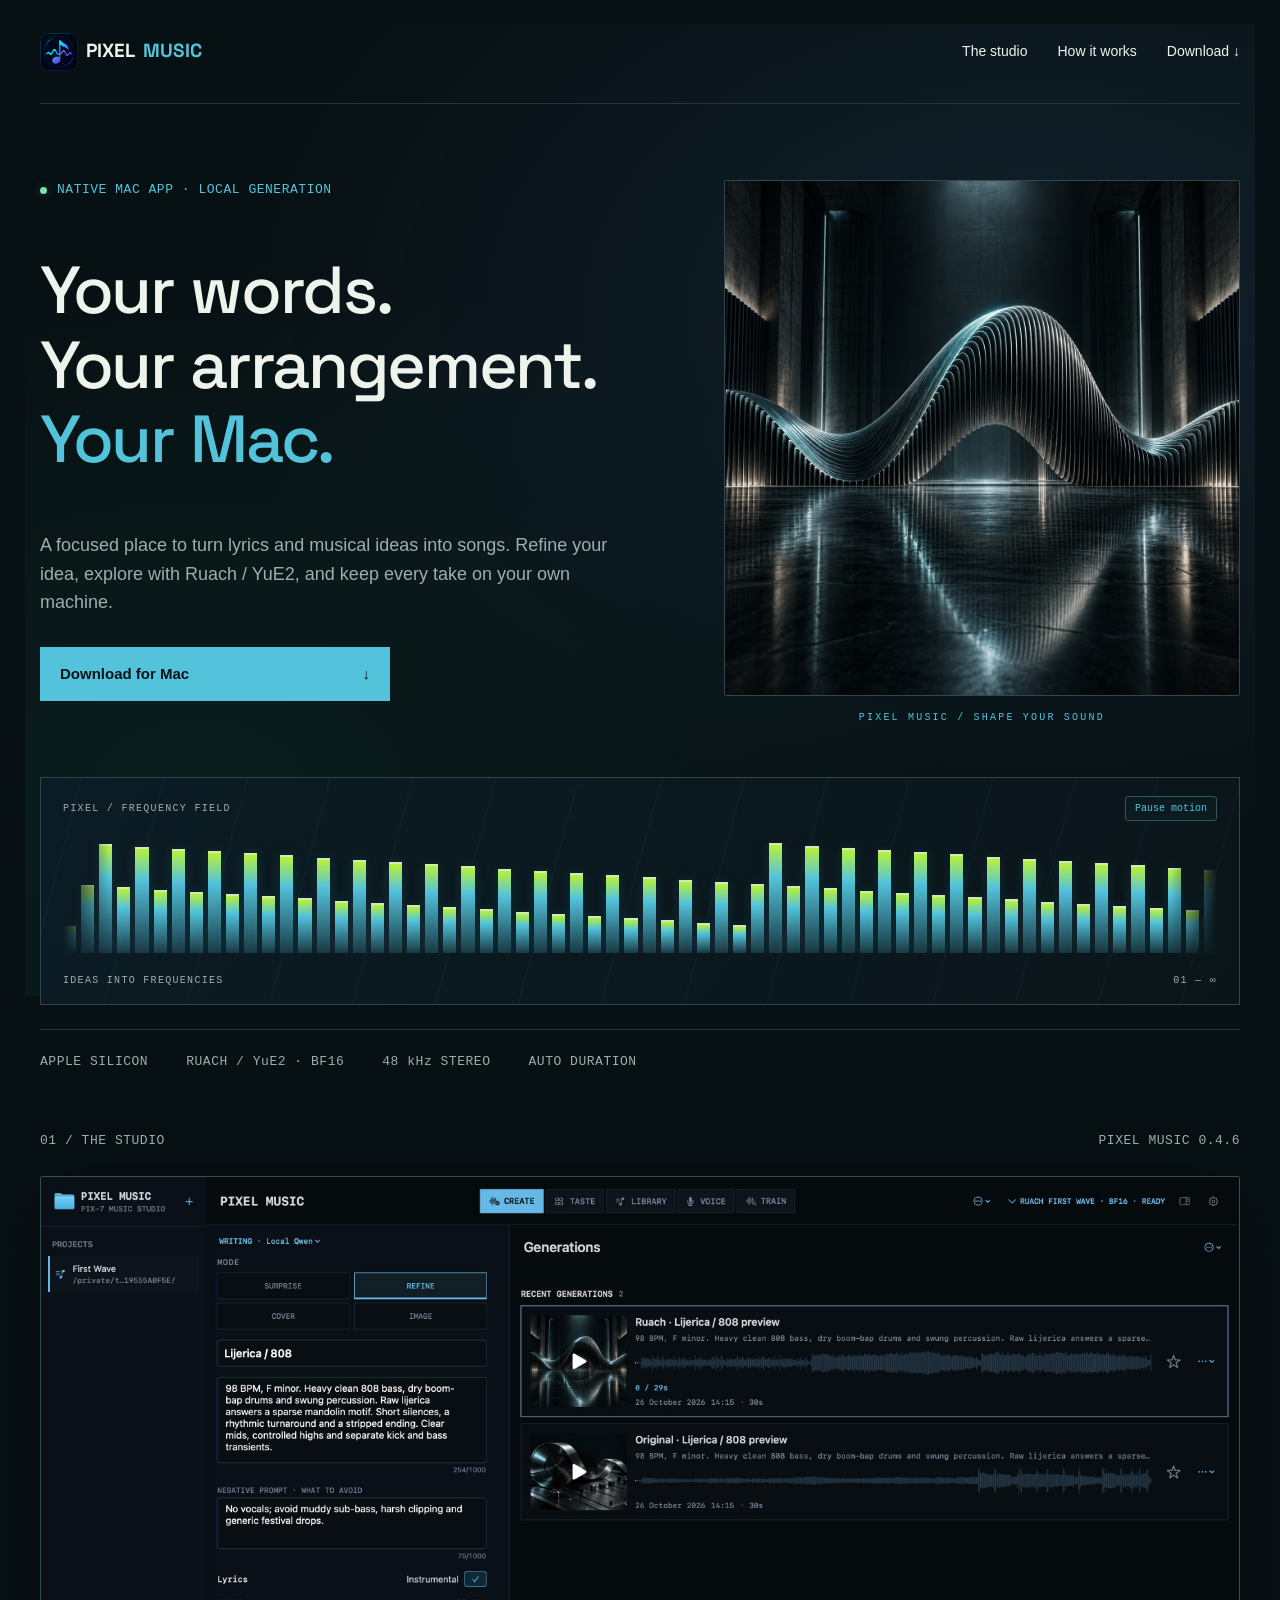
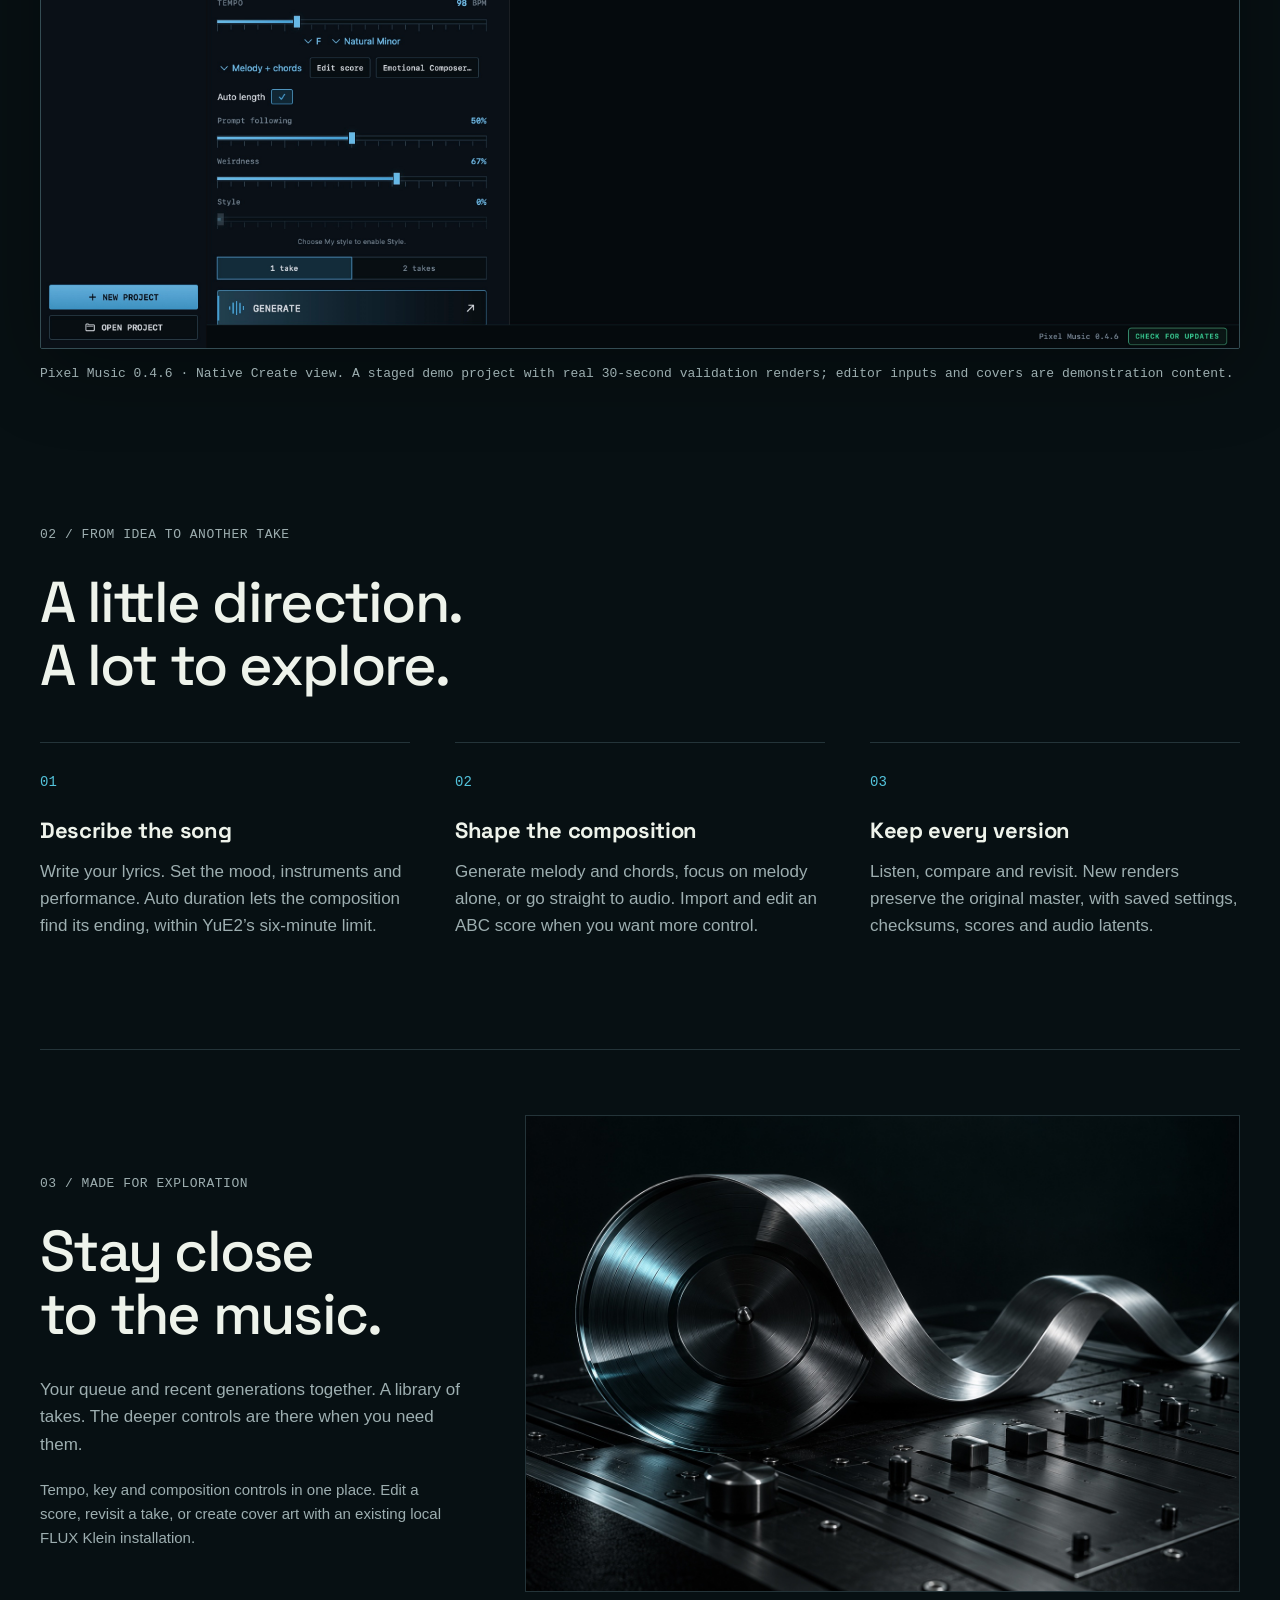
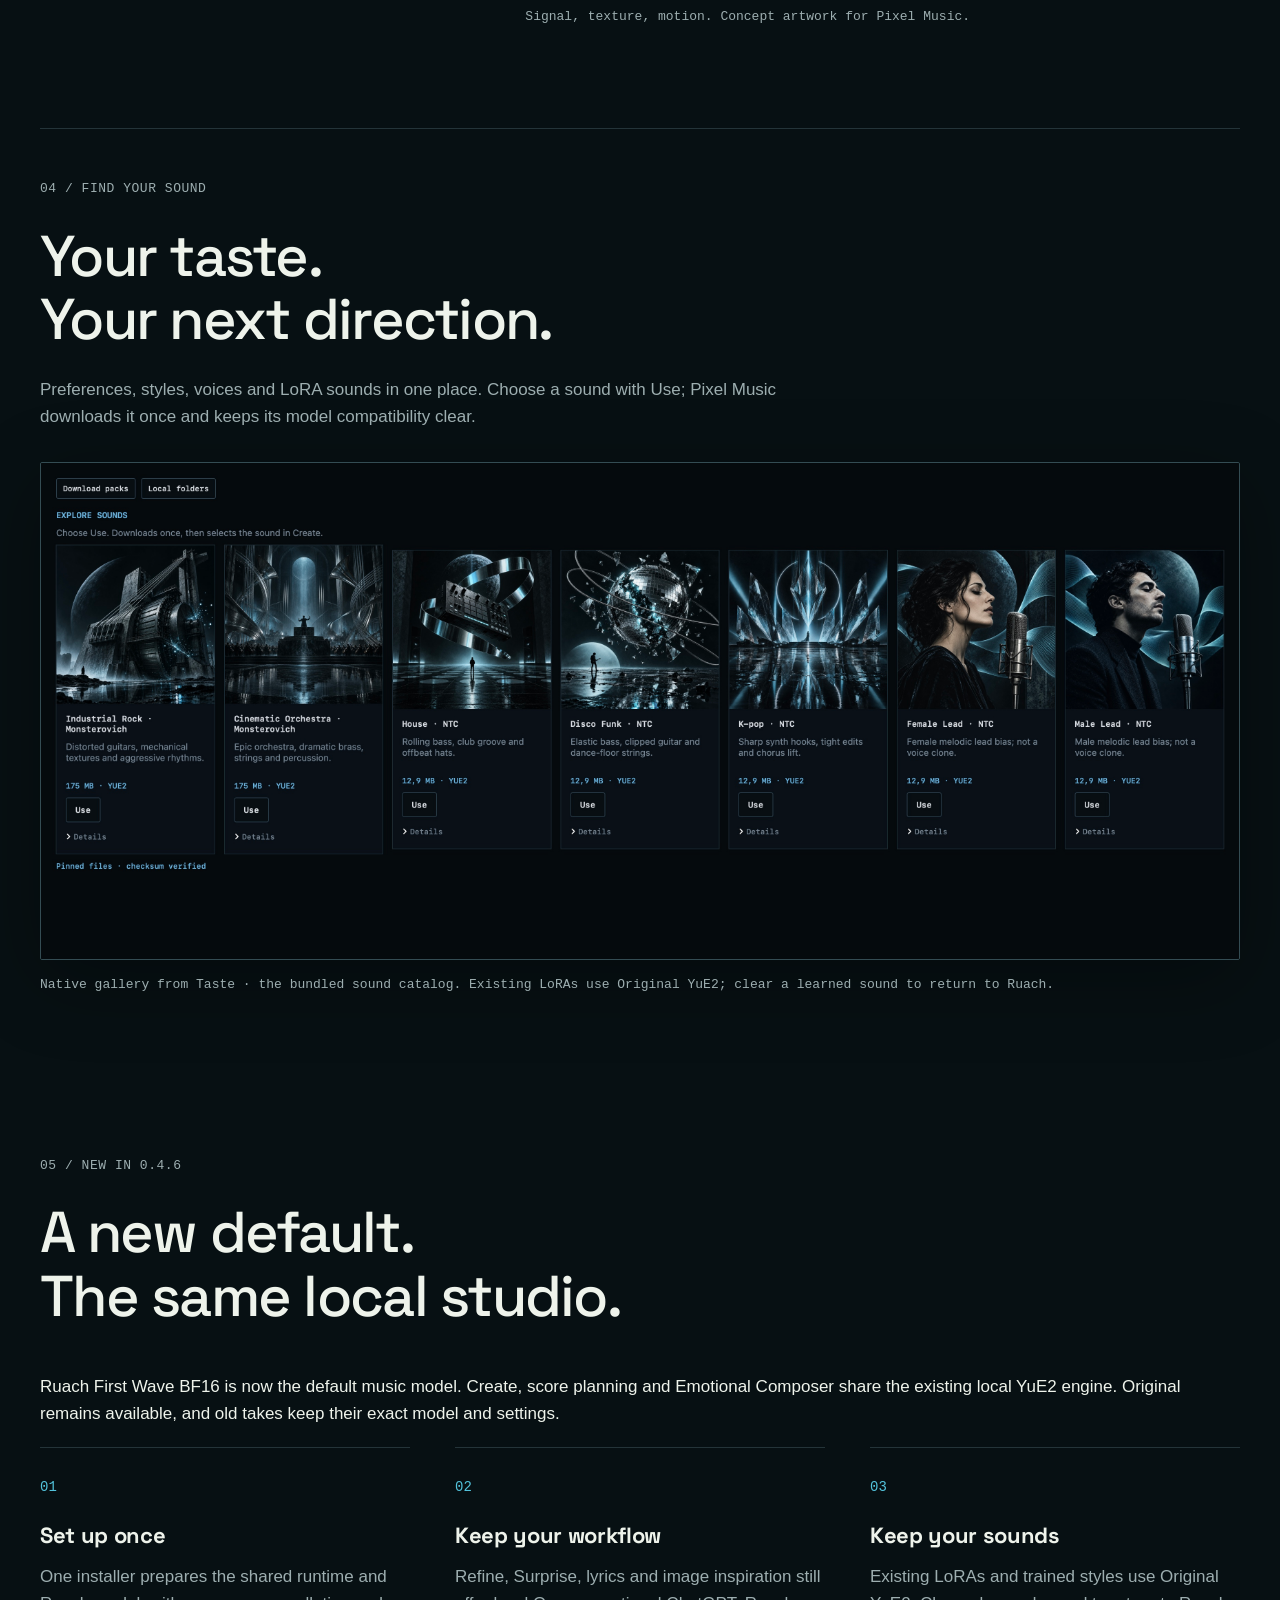
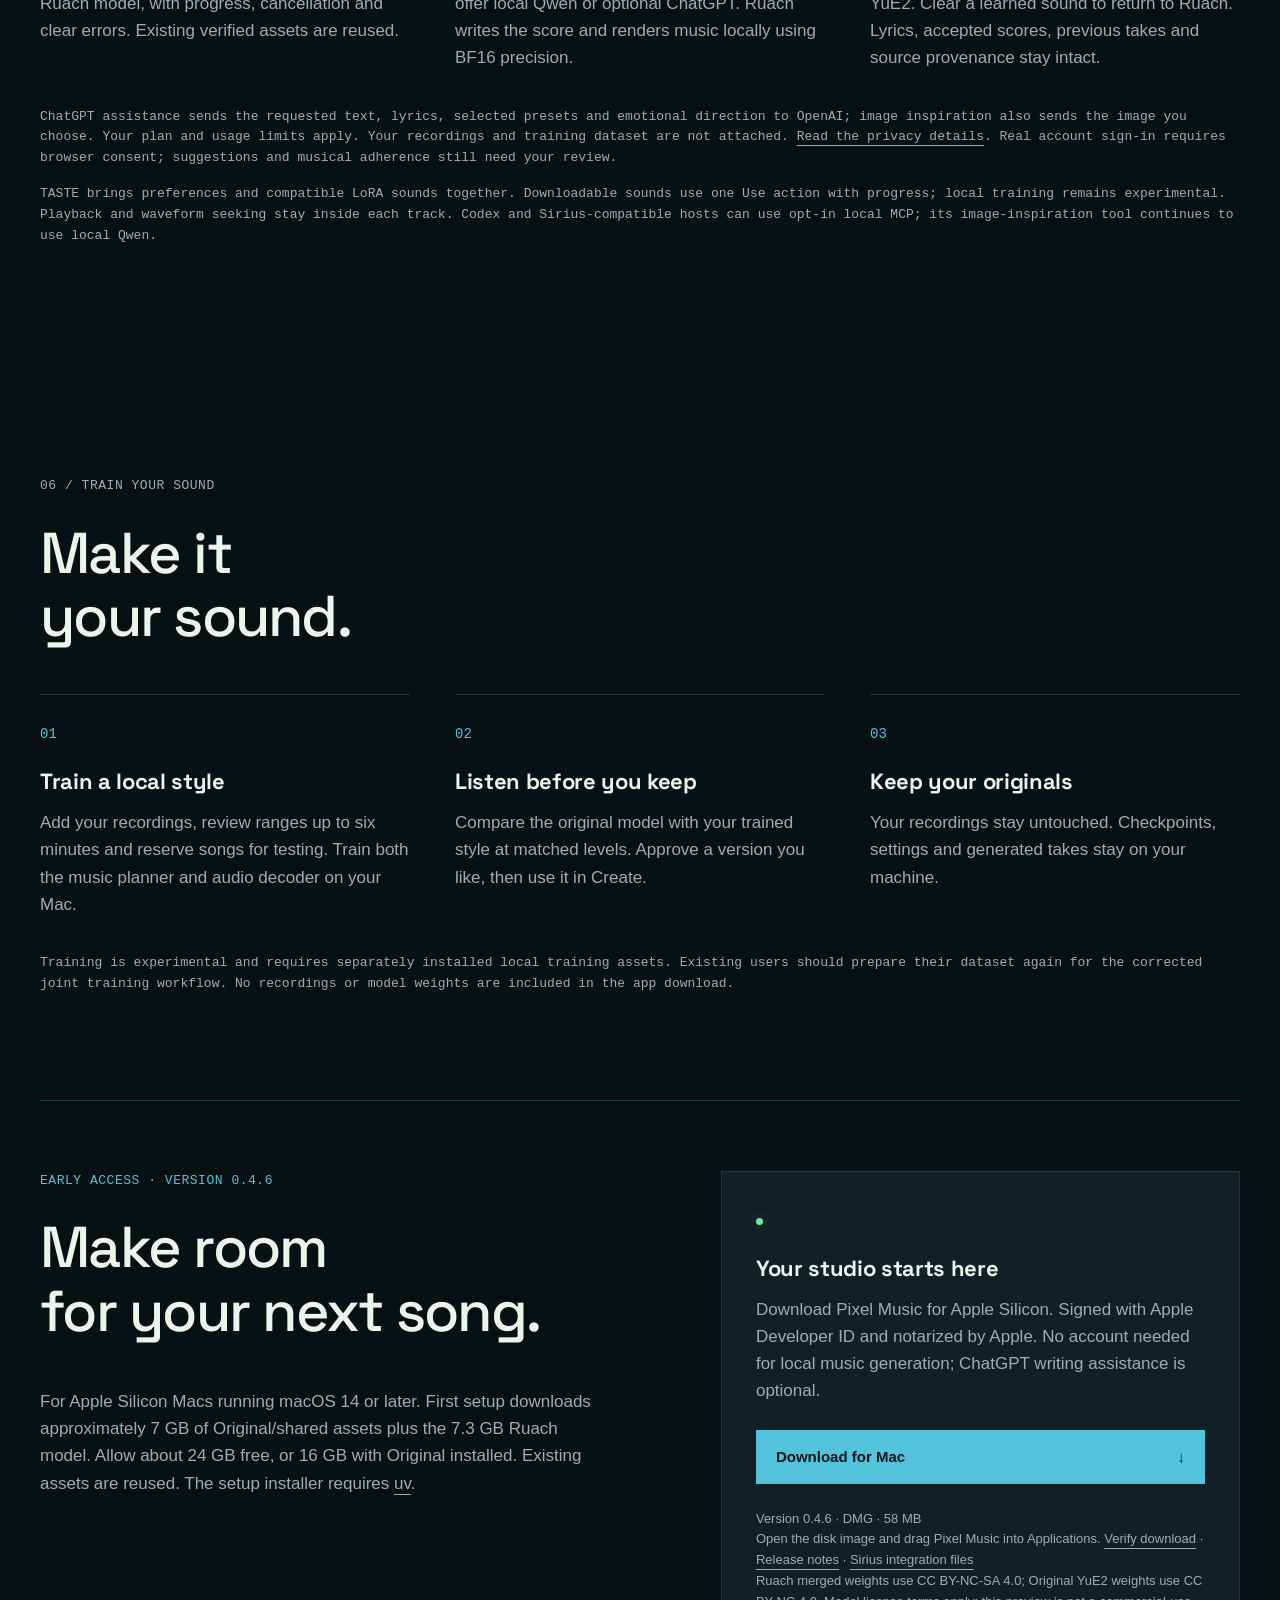
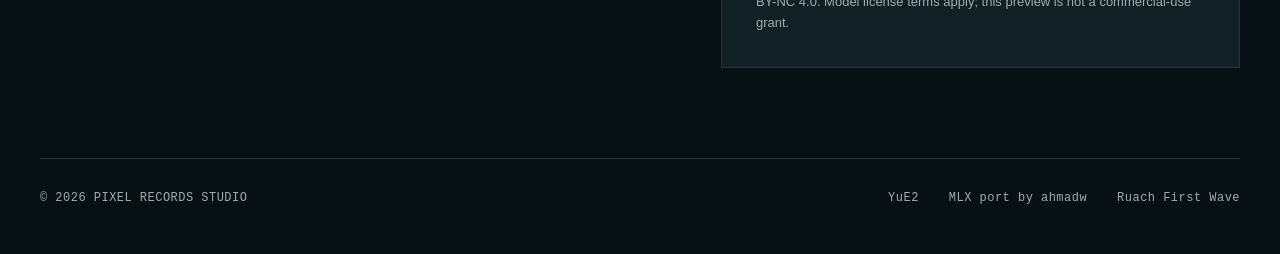
==== index.html @ 7d99e097 "Refresh landing page with native screenshots and metallic sound artwork" ====
<!doctype html>
<html lang="en">
<head>
<meta charset="utf-8"><meta name="viewport" content="width=device-width,initial-scale=1">
<title>Pixel Music — A music studio on your Mac</title>
<meta name="description" content="Create songs locally on Apple Silicon. Shape lyrics, melody and harmony with Ruach / YuE2, keep every take, and stay in control of your music.">
<meta name="theme-color" content="#071013">
<link rel="canonical" href="https://tomislavrupic.github.io/pixel-music-site/">
<meta property="og:type" content="website">
<meta property="og:site_name" content="Pixel Music">
<meta property="og:url" content="https://tomislavrupic.github.io/pixel-music-site/">
<meta property="og:title" content="Pixel Music — Your music. On your Mac.">
<meta property="og:description" content="Create music locally on Apple Silicon with YuE2. Download Pixel Music for macOS. Optional local or ChatGPT writing assistance.">
<meta property="og:image" content="https://tomislavrupic.github.io/pixel-music-site/assets/analog-ribbon-v1.jpg">
<meta property="og:image:type" content="image/jpeg">
<meta property="og:image:width" content="1536">
<meta property="og:image:height" content="1024">
<meta property="og:image:alt" content="Pixel Music — a metallic sound ribbon over graphite sequencer controls.">
<meta name="twitter:card" content="summary_large_image">
<meta name="twitter:title" content="Pixel Music — Your music. On your Mac.">
<meta name="twitter:description" content="Create music locally on Apple Silicon with YuE2. Download Pixel Music for macOS. Optional local or ChatGPT writing assistance.">
<meta name="twitter:image" content="https://tomislavrupic.github.io/pixel-music-site/assets/analog-ribbon-v1.jpg">
<meta name="twitter:image:alt" content="Pixel Music — a metallic sound ribbon over graphite sequencer controls.">
<link rel="icon" type="image/png" href="assets/app-icon.png">
<link rel="stylesheet" href="style.css?v=20261026-visuals-1">
<script src="motion.js?v=20260913-5" defer></script>
</head>
<body>
<header class="wrap"><a class="brand" href="#"><img src="assets/app-icon.png" width="38" height="38" alt="">PIXEL <span>MUSIC</span><i aria-hidden="true"></i></a><nav aria-label="Main"><a href="#studio">The studio</a><a href="#workflow">How it works</a><a href="#access">Download ↓</a></nav></header>
<main>
<section class="hero wrap">
<div class="eyebrow"><span class="dot"></span> NATIVE MAC APP · LOCAL GENERATION</div>
<h1>Your words.<br>Your arrangement.<br><em>Your Mac.</em></h1>
<div class="hero-icon waveform-hero"><div class="icon-orbit"><img src="assets/ruach-waveform-hero-v1.jpg" width="1254" height="1254" alt="A sculptural metal waveform in a dark acoustic chamber, with cool cyan light and reflections." fetchpriority="high"></div><span class="icon-label">PIXEL MUSIC / SHAPE YOUR SOUND</span></div>
<div class="intro"><p>A focused place to turn lyrics and musical ideas into songs. Refine your idea, explore with Ruach / YuE2, and keep every take on your own machine.</p><a class="button" href="downloads/Pixel-Music-0.4.6-arm64.dmg" download>Download for Mac <span>↓</span></a></div>
<div class="signal-deck"><div class="signal-top"><span>PIXEL / FREQUENCY FIELD</span><button id="motion-toggle" type="button" aria-pressed="false">Pause motion</button></div><div class="frequency-bars" aria-hidden="true"><i style="--height:25%;--delay:-0.00s;--speed:1.20s"></i><i style="--height:62%;--delay:-0.17s;--speed:1.37s"></i><i style="--height:99%;--delay:-0.34s;--speed:1.54s"></i><i style="--height:60%;--delay:-0.51s;--speed:1.71s"></i><i style="--height:97%;--delay:-0.68s;--speed:1.88s"></i><i style="--height:58%;--delay:-0.85s;--speed:2.05s"></i><i style="--height:95%;--delay:-1.02s;--speed:2.22s"></i><i style="--height:56%;--delay:-1.19s;--speed:1.20s"></i><i style="--height:93%;--delay:-1.36s;--speed:1.37s"></i><i style="--height:54%;--delay:-1.53s;--speed:1.54s"></i><i style="--height:91%;--delay:-1.70s;--speed:1.71s"></i><i style="--height:52%;--delay:-1.87s;--speed:1.88s"></i><i style="--height:89%;--delay:-2.04s;--speed:2.05s"></i><i style="--height:50%;--delay:-2.21s;--speed:2.22s"></i><i style="--height:87%;--delay:-2.38s;--speed:1.20s"></i><i style="--height:48%;--delay:-2.55s;--speed:1.37s"></i><i style="--height:85%;--delay:-2.72s;--speed:1.54s"></i><i style="--height:46%;--delay:-2.89s;--speed:1.71s"></i><i style="--height:83%;--delay:-3.06s;--speed:1.88s"></i><i style="--height:44%;--delay:-3.23s;--speed:2.05s"></i><i style="--height:81%;--delay:-3.40s;--speed:2.22s"></i><i style="--height:42%;--delay:-3.57s;--speed:1.20s"></i><i style="--height:79%;--delay:-3.74s;--speed:1.37s"></i><i style="--height:40%;--delay:-3.91s;--speed:1.54s"></i><i style="--height:77%;--delay:-4.08s;--speed:1.71s"></i><i style="--height:38%;--delay:-4.25s;--speed:1.88s"></i><i style="--height:75%;--delay:-4.42s;--speed:2.05s"></i><i style="--height:36%;--delay:-4.59s;--speed:2.22s"></i><i style="--height:73%;--delay:-4.76s;--speed:1.20s"></i><i style="--height:34%;--delay:-4.93s;--speed:1.37s"></i><i style="--height:71%;--delay:-5.10s;--speed:1.54s"></i><i style="--height:32%;--delay:-5.27s;--speed:1.71s"></i><i style="--height:69%;--delay:-5.44s;--speed:1.88s"></i><i style="--height:30%;--delay:-5.61s;--speed:2.05s"></i><i style="--height:67%;--delay:-5.78s;--speed:2.22s"></i><i style="--height:28%;--delay:-5.95s;--speed:1.20s"></i><i style="--height:65%;--delay:-6.12s;--speed:1.37s"></i><i style="--height:26%;--delay:-6.29s;--speed:1.54s"></i><i style="--height:63%;--delay:-6.46s;--speed:1.71s"></i><i style="--height:100%;--delay:-6.63s;--speed:1.88s"></i><i style="--height:61%;--delay:-6.80s;--speed:2.05s"></i><i style="--height:98%;--delay:-6.97s;--speed:2.22s"></i><i style="--height:59%;--delay:-7.14s;--speed:1.20s"></i><i style="--height:96%;--delay:-7.31s;--speed:1.37s"></i><i style="--height:57%;--delay:-7.48s;--speed:1.54s"></i><i style="--height:94%;--delay:-7.65s;--speed:1.71s"></i><i style="--height:55%;--delay:-7.82s;--speed:1.88s"></i><i style="--height:92%;--delay:-7.99s;--speed:2.05s"></i><i style="--height:53%;--delay:-8.16s;--speed:2.22s"></i><i style="--height:90%;--delay:-8.33s;--speed:1.20s"></i><i style="--height:51%;--delay:-8.50s;--speed:1.37s"></i><i style="--height:88%;--delay:-8.67s;--speed:1.54s"></i><i style="--height:49%;--delay:-8.84s;--speed:1.71s"></i><i style="--height:86%;--delay:-9.01s;--speed:1.88s"></i><i style="--height:47%;--delay:-9.18s;--speed:2.05s"></i><i style="--height:84%;--delay:-9.35s;--speed:2.22s"></i><i style="--height:45%;--delay:-9.52s;--speed:1.20s"></i><i style="--height:82%;--delay:-9.69s;--speed:1.37s"></i><i style="--height:43%;--delay:-9.86s;--speed:1.54s"></i><i style="--height:80%;--delay:-10.03s;--speed:1.71s"></i><i style="--height:41%;--delay:-10.20s;--speed:1.88s"></i><i style="--height:78%;--delay:-10.37s;--speed:2.05s"></i><i style="--height:39%;--delay:-10.54s;--speed:2.22s"></i><i style="--height:76%;--delay:-10.71s;--speed:1.20s"></i></div><div class="signal-bottom"><span>IDEAS INTO FREQUENCIES</span><span>01 — ∞</span></div></div>
<div class="specs"><span>APPLE SILICON</span><span>RUACH / YuE2 · BF16</span><span>48 kHz STEREO</span><span>AUTO DURATION</span></div>
</section>
<section id="studio" class="showcase wrap">
<div class="section-label"><span>01 / THE STUDIO</span><span>PIXEL MUSIC 0.4.6</span></div>
<a class="shot" href="assets/create-0.4.6-native.jpg" aria-label="Open full-size Pixel Music 0.4.6 Create screenshot"><img src="assets/create-0.4.6-native.jpg" width="3480" height="2240" alt="Pixel Music 0.4.6 Create view with Ruach selected, a staged instrumental project and real audio-preview waveforms." loading="lazy" decoding="async"></a>
<p class="caption">Pixel Music 0.4.6 · Native Create view. A staged demo project with real 30-second validation renders; editor inputs and covers are demonstration content.</p>
</section>
<section id="workflow" class="wrap workflow">
<div class="section-label">02 / FROM IDEA TO ANOTHER TAKE</div>
<h2>A little direction.<br>A lot to explore.</h2>
<div class="steps"><article><span>01</span><h3>Describe the song</h3><p>Write your lyrics. Set the mood, instruments and performance. Auto duration lets the composition find its ending, within YuE2’s six-minute limit.</p></article><article><span>02</span><h3>Shape the composition</h3><p>Generate melody and chords, focus on melody alone, or go straight to audio. Import and edit an ABC score when you want more control.</p></article><article><span>03</span><h3>Keep every version</h3><p>Listen, compare and revisit. New renders preserve the original master, with saved settings, checksums, scores and audio latents.</p></article></div>
</section>
<section class="wrap detail"><div><div class="section-label">03 / MADE FOR EXPLORATION</div><h2>Stay close<br>to the music.</h2><p>Your queue and recent generations together. A library of takes. The deeper controls are there when you need them.</p><p class="muted">Tempo, key and composition controls in one place. Edit a score, revisit a take, or create cover art with an existing local FLUX Klein installation.</p></div><figure class="detail-art"><img src="assets/analog-ribbon-v1.jpg" width="1536" height="1024" alt="Concept artwork of a brushed-metal sound ribbon flowing from a record over graphite sequencer controls." loading="lazy" decoding="async"><figcaption class="caption">Signal, texture, motion. Concept artwork for Pixel Music.</figcaption></figure></section>
<section id="sounds" class="wrap sound-library">
<div class="section-label">04 / FIND YOUR SOUND</div>
<h2>Your taste.<br>Your next direction.</h2>
<p class="section-intro">Preferences, styles, voices and LoRA sounds in one place. Choose a sound with Use; Pixel Music downloads it once and keeps its model compatibility clear.</p>
<a class="shot" href="assets/taste-0.4.6-native.jpg" aria-label="Open full-size Pixel Music Taste and LoRA gallery screenshot"><img src="assets/taste-0.4.6-native.jpg" width="3480" height="1440" alt="The native Pixel Music Taste view with downloadable LoRA cards and their cinematic artwork." loading="lazy" decoding="async"></a>
<p class="caption">Native gallery from Taste · the bundled sound catalog. Existing LoRAs use Original YuE2; clear a learned sound to return to Ruach.</p>
</section>
<section id="creative" class="wrap workflow">
<div class="section-label">05 / NEW IN 0.4.6</div>
<h2>A new default.<br>The same local studio.</h2>
<p>Ruach First Wave BF16 is now the default music model. Create, score planning and Emotional Composer share the existing local YuE2 engine. Original remains available, and old takes keep their exact model and settings.</p>
<div class="steps"><article><span>01</span><h3>Set up once</h3><p>One installer prepares the shared runtime and Ruach model, with progress, cancellation and clear errors. Existing verified assets are reused.</p></article><article><span>02</span><h3>Keep your workflow</h3><p>Refine, Surprise, lyrics and image inspiration still offer local Qwen or optional ChatGPT. Ruach writes the score and renders music locally using BF16 precision.</p></article><article><span>03</span><h3>Keep your sounds</h3><p>Existing LoRAs and trained styles use Original YuE2. Clear a learned sound to return to Ruach. Lyrics, accepted scores, previous takes and source provenance stay intact.</p></article></div>
<p class="caption">ChatGPT assistance sends the requested text, lyrics, selected presets and emotional direction to OpenAI; image inspiration also sends the image you choose. Your plan and usage limits apply. Your recordings and training dataset are not attached. <a href="privacy.html">Read the privacy details</a>. Real account sign-in requires browser consent; suggestions and musical adherence still need your review.</p>
<p class="caption">TASTE brings preferences and compatible LoRA sounds together. Downloadable sounds use one Use action with progress; local training remains experimental. Playback and waveform seeking stay inside each track. Codex and Sirius-compatible hosts can use opt-in local MCP; its image-inspiration tool continues to use local Qwen.</p>
</section>
<section id="train" class="wrap workflow">
<div class="section-label">06 / TRAIN YOUR SOUND</div>
<h2>Make it<br>your sound.</h2>
<div class="steps"><article><span>01</span><h3>Train a local style</h3><p>Add your recordings, review ranges up to six minutes and reserve songs for testing. Train both the music planner and audio decoder on your Mac.</p></article><article><span>02</span><h3>Listen before you keep</h3><p>Compare the original model with your trained style at matched levels. Approve a version you like, then use it in Create.</p></article><article><span>03</span><h3>Keep your originals</h3><p>Your recordings stay untouched. Checkpoints, settings and generated takes stay on your machine.</p></article></div>
<p class="caption">Training is experimental and requires separately installed local training assets. Existing users should prepare their dataset again for the corrected joint training workflow. No recordings or model weights are included in the app download.</p>
</section>
<section id="access" class="wrap access"><div><div class="eyebrow">EARLY ACCESS · VERSION 0.4.6</div><h2>Make room<br>for your next song.</h2><p>For Apple Silicon Macs running macOS 14 or later. First setup downloads approximately 7 GB of Original/shared assets plus the 7.3 GB Ruach model. Allow about 24 GB free, or 16 GB with Original installed. Existing assets are reused. The setup installer requires <a href="https://docs.astral.sh/uv/getting-started/installation/">uv</a>.</p></div><div class="access-card"><span class="dot"></span><h3>Your studio starts here</h3><p>Download Pixel Music for Apple Silicon. Signed with Apple Developer ID and notarized by Apple. No account needed for local music generation; ChatGPT writing assistance is optional.</p><a class="button" href="downloads/Pixel-Music-0.4.6-arm64.dmg" download>Download for Mac <span>↓</span></a><p class="small">Version 0.4.6 · DMG · 58 MB<br>Open the disk image and drag Pixel Music into Applications. <a href="downloads/SHA256SUMS">Verify download</a> · <a href="release-notes-0.4.6.md">Release notes</a> · <a href="downloads/Pixel-Music-Sirius-Integration-0.4.6.zip">Sirius integration files</a></p><p class="small">Ruach merged weights use CC BY-NC-SA 4.0; Original YuE2 weights use CC BY-NC 4.0. Model license terms apply; this preview is not a commercial-use grant.</p></div></section>
</main>
<footer class="wrap"><span>© 2026 PIXEL RECORDS STUDIO</span><div><a href="https://github.com/multimodal-art-projection/YuE">YuE2</a><a href="https://huggingface.co/ahmadw/YuE2-3B-MLX">MLX port by ahmadw</a><a href="https://huggingface.co/goldhub/YuE2-RS-Finetunes">Ruach First Wave</a></div></footer>
</body></html>
---- style.css ----
:root{color-scheme:dark;--bg:#071013;--ink:#eef3eb;--muted:#9daeb0;--cyan:#53c3dc;--line:#243439}*{box-sizing:border-box}html{scroll-behavior:smooth;scroll-padding-top:30px}body{margin:0;background:var(--bg);color:var(--ink);font-family:-apple-system,BlinkMacSystemFont,"Segoe UI",sans-serif;font-size:17px;line-height:1.6}a{color:inherit;text-underline-offset:5px}a:focus-visible{outline:2px solid var(--cyan);outline-offset:7px}.wrap{width:min(1320px,calc(100% - 80px));margin:auto}header{height:104px;display:flex;align-items:center;justify-content:space-between;border-bottom:1px solid var(--line)}.brand{font-size:19px;font-weight:800;letter-spacing:-.05em;text-decoration:none;display:flex;gap:6px;align-items:center}.brand span{color:var(--cyan)}.brand i{width:6px;height:22px;background:var(--cyan);margin-left:10px;box-shadow:9px -5px 0 -1px var(--cyan),18px 4px 0 -1px var(--cyan)}nav,footer div{display:flex;gap:30px}nav a{text-decoration:none;font-size:14px}.hero{position:relative;padding-top:65px;padding-bottom:0}.eyebrow,.section-label,.specs,.caption,footer{font-family:ui-monospace,SFMono-Regular,Menlo,monospace;font-size:13px;letter-spacing:.04em}.eyebrow{display:flex;align-items:center;gap:10px;color:var(--cyan)}.dot{display:inline-block;height:7px;width:7px;border-radius:50%;background:#73e3ab;box-shadow:0 0 12px #73e3ab40}h1{font-size:clamp(58px,7.5vw,110px);letter-spacing:-.068em;line-height:1.02;font-weight:550;margin:35px 0 50px;max-width:900px}h1 em{font-style:normal;color:var(--cyan)}.intro{position:absolute;right:0;top:215px;max-width:310px}.intro p{color:var(--muted);font-size:18px;margin-bottom:30px}.button{display:flex;align-items:center;justify-content:space-between;gap:30px;background:var(--cyan);color:#081317;padding:14px 19px;text-decoration:none;font-size:15px;font-weight:650;border:1px solid var(--cyan);transition:background .15s}.button:hover{background:#a7e6ed}.specs{display:flex;gap:38px;padding:22px 0;border-top:1px solid var(--line);color:var(--muted)}.showcase{padding-top:36px}.section-label{display:flex;justify-content:space-between;color:var(--muted);margin-bottom:24px}.shot{display:block;border:1px solid #344c53;background:#0a171a;box-shadow:0 20px 80px #0005;overflow:hidden;border-radius:8px}.shot img{width:100%;height:auto;display:block}.caption{margin:15px 0;color:var(--muted);letter-spacing:0;font-size:13px}.workflow{padding-top:125px;padding-bottom:90px}h2{font-size:clamp(38px,4.5vw,64px);letter-spacing:-.055em;line-height:1.1;font-weight:500;margin:25px 0 45px}.steps{display:grid;grid-template-columns:repeat(3,1fr);gap:45px}.steps article{border-top:1px solid var(--line);padding-top:24px}.steps article>span{font:14px ui-monospace,monospace;color:var(--cyan)}h3{font-size:22px;letter-spacing:-.03em;margin:18px 0 10px}p{margin:0 0 20px}.steps p,.detail p,.access p{color:var(--muted)}.detail{display:grid;grid-template-columns:1fr 1.7fr;gap:65px;padding-top:65px;padding-bottom:100px;border-top:1px solid var(--line);align-items:center}.detail h2{margin-bottom:30px}.detail .shot{transform:perspective(1400px) rotateY(-5deg)}.muted{font-size:15px}.access{display:grid;grid-template-columns:1.1fr 1fr;gap:110px;border-top:1px solid var(--line);padding:70px 0 90px}.access-card{background:#102025;padding:34px;align-self:center;border:1px solid var(--line)}.access-card .button{margin:25px 0}.small{font-size:13px;line-height:1.6;margin-bottom:0}footer{border-top:1px solid var(--line);padding:30px 0 45px;display:flex;justify-content:space-between;color:var(--muted);font-size:12px}footer a{text-decoration:none}@media(min-width:1500px){.intro{max-width:350px}}@media(max-width:1100px){.intro{position:static;max-width:650px;margin-bottom:40px}.intro .button{max-width:310px}h1{margin-bottom:30px}.detail{gap:35px}.access{gap:45px}}@media(max-width:700px){.wrap{width:calc(100% - 36px)}header{height:80px}nav{gap:15px}nav a{font-size:12px}nav a:nth-child(2){display:none}.hero{padding-top:40px}h1{font-size:clamp(46px,12vw,76px)}.specs{display:grid;grid-template-columns:1fr 1fr;gap:10px;font-size:11px}.section-label{font-size:11px}.workflow{padding-top:70px;padding-bottom:45px}.steps,.detail,.access{grid-template-columns:1fr;gap:28px}.detail{padding:40px 0 60px}.detail .shot{transform:none}.access{padding:50px 0;gap:20px}.access-card{padding:25px}footer{display:block}footer div{margin-top:18px;gap:18px;flex-wrap:wrap}}@media(prefers-reduced-motion:reduce){html{scroll-behavior:auto}*{transition:none!important}}
.brand i{margin-right:20px}nav a{white-space:nowrap}@media(max-width:480px){nav a:first-child{display:none}.brand{font-size:17px}header{gap:16px}}
/* Standalone adaptation of Neko City signal lights and stepped room meters. */
.hero:before{content:"";position:absolute;z-index:-1;inset:-80px -15px 10%;pointer-events:none;background:radial-gradient(ellipse at 82% 30%,#26425d55,transparent 57%),radial-gradient(ellipse at 14% 80%,#21766322,transparent 50%)}
.signal-deck{margin:28px 0 24px;border:1px solid #30454d;background:linear-gradient(120deg,#0c1c24,#0a1519);padding:18px 22px;position:relative;overflow:hidden;isolation:isolate}
.signal-deck:after{content:"";position:absolute;inset:0;z-index:-1;background:repeating-linear-gradient(105deg,transparent 0 38px,#53c3dc08 39px 40px,transparent 41px 80px);animation:signal-scan 8s linear infinite;pointer-events:none}
.signal-top,.signal-bottom{display:flex;justify-content:space-between;align-items:center;gap:14px;font:10px ui-monospace,monospace;letter-spacing:.13em;color:var(--muted)}
.signal-top button{cursor:pointer;border:1px solid #345460;border-radius:3px;color:var(--cyan);background:#0b1b20;padding:6px 9px;font:10px ui-monospace,monospace}
.signal-top button:focus-visible{outline:2px solid var(--cyan);outline-offset:4px}
.frequency-bars{display:flex;gap:5px;align-items:flex-end;height:110px;margin:22px 0;mask-image:linear-gradient(90deg,transparent,#000 4%,#000 96%,transparent)}
.frequency-bars i{flex:1;height:var(--height);background:linear-gradient(0deg,#53c3dc30,#53c3dc 70%,#b8f13a);border-top:2px solid #cdecb9;transform-origin:bottom;animation:frequency-step var(--speed) steps(6,end) var(--delay) infinite;box-shadow:0 0 12px #53c3dc20}
.dot{animation:signal-light 2.4s ease-in-out infinite}.shot{transition:transform .4s,border-color .4s}.shot:hover{border-color:var(--cyan);transform:translateY(-4px)}.button:hover{box-shadow:0 0 24px #53c3dc30}
@keyframes frequency-step{0%,100%{transform:scaleY(.3)}50%{transform:scaleY(1)}}
@keyframes signal-scan{to{transform:translateX(80px)}}
@keyframes signal-light{50%{opacity:.55;box-shadow:0 0 4px #73e3ab}}
.motion-paused *,.motion-paused *:after{animation-play-state:paused!important}
@media(max-width:700px){.frequency-bars{gap:3px;height:80px}.signal-deck{padding:14px}.signal-top,.signal-bottom{font-size:8px;letter-spacing:.04em}}
@media(prefers-reduced-motion:reduce){*,*:before,*:after{animation:none!important;transition:none!important}.frequency-bars i{transform:scaleY(.7)}}
@font-face{font-family:Space Grotesk;src:url('assets/fonts/SpaceGrotesk.ttf') format('truetype');font-weight:300 700;font-display:swap}
h1,h2,h3,.brand{font-family:Space Grotesk,-apple-system,BlinkMacSystemFont,sans-serif;font-kerning:normal}h1{font-weight:500;font-size:clamp(54px,6.7vw,96px);letter-spacing:-.035em;line-height:1.12;word-spacing:.03em}h2{letter-spacing:-.03em}h3{letter-spacing:-.015em}.brand{letter-spacing:0;gap:8px}.brand>img{border-radius:9px}.brand i{display:none}.intro{top:118px}.icon-orbit{display:inline-grid;place-items:center;margin:0 0 14px;position:relative;isolation:isolate}.icon-orbit:before{content:"";position:absolute;inset:15%;z-index:-1;background:#53c3dc;filter:blur(28px);opacity:.28;animation:icon-glow 4s ease-in-out infinite}.icon-orbit img{display:block;filter:drop-shadow(0 12px 15px #0005)}
@keyframes icon-float{50%{transform:translateY(-7px) rotate(3deg)}}@keyframes icon-glow{50%{opacity:.5;transform:scale(1.25)}}
@media(max-width:1100px){.intro{position:static}.icon-orbit{float:right;margin:0 0 12px 20px}.intro:after{content:"";display:block;clear:both}}
@media(max-width:700px){h1{font-size:clamp(39px,10.3vw,66px);letter-spacing:-.025em;line-height:1.14}.icon-orbit img{width:80px;height:80px}.brand>img{width:30px;height:30px}.intro p{font-size:17px}}
@media(prefers-reduced-motion:reduce){.icon-orbit img,.icon-orbit:before{animation:none!important}}
.motion-paused *:before{animation-play-state:paused!important}
.studio-summary{display:flex;flex-direction:column;align-items:center;text-align:center;padding:50px 30px;background:radial-gradient(ellipse at center,#172d3d,#091619 75%);border:1px solid var(--line);border-radius:8px}.studio-summary img{filter:drop-shadow(0 0 30px #536fd040);animation:none}.studio-summary h3{font-size:28px}.studio-summary span{font:11px ui-monospace,monospace;letter-spacing:.12em;color:var(--cyan)}@media(prefers-reduced-motion:reduce){.studio-summary img{animation:none!important}}
/* Large app-icon hero, following the ALi Imagine product-page composition. */
.hero{display:grid;grid-template-columns:minmax(0,1.2fr) minmax(0,1fr);column-gap:64px;align-items:start;padding-top:76px}
.hero>.eyebrow{grid-column:1;grid-row:1}.hero h1{grid-column:1;grid-row:2;font-size:clamp(52px,5.2vw,76px);margin:28px 0 30px;max-width:none}
.hero>.intro{grid-column:1;grid-row:3;position:static;max-width:600px;margin-bottom:20px}.hero .intro p{font-size:18px}.hero .intro .button{max-width:350px}
.hero-icon{grid-column:2;grid-row:1 / span 3;align-self:center;position:relative;min-width:0;padding:20px 0 35px;text-align:center}
.hero-icon .icon-orbit{display:block;float:none;width:100%;margin:0;perspective:1000px}.hero-icon .icon-orbit img{width:100%;height:auto;max-width:590px;filter:drop-shadow(0 15px 35px #22467e45)}
.hero-icon .icon-orbit:before{inset:15%;filter:blur(55px);background:linear-gradient(135deg,#53c3dc,#735ce8);opacity:.24}.icon-label{position:relative;display:block;margin-top:12px;color:var(--cyan);font:10px ui-monospace,monospace;letter-spacing:.22em}
.hero>.signal-deck{grid-column:1 / -1;margin-top:32px}.hero>.specs{grid-column:1 / -1}
@keyframes hero-icon-float{0%,100%{transform:translateY(0) rotate(-2deg)}50%{transform:translateY(-12px) rotate(2deg)}}
@media(max-width:1100px){.hero{column-gap:30px}.hero h1{font-size:clamp(42px,5.6vw,62px)}.hero .intro p{font-size:16px}.hero-icon{align-self:center}.hero .intro:after{display:none}}
@media(max-width:700px){.hero{grid-template-columns:minmax(0,1fr);padding-top:40px}.hero h1{font-size:clamp(39px,10.3vw,66px)}.hero-icon{grid-column:1;grid-row:3;width:min(100%,340px);justify-self:center;padding:8px 10px 25px}.hero>.intro{grid-row:4}.hero .intro p{font-size:17px}.hero>.signal-deck{grid-row:5}.hero>.specs{grid-row:6}.hero-icon .icon-orbit img{max-width:340px}.hero .intro .button{max-width:none}}
@media(prefers-reduced-motion:reduce){.hero-icon .icon-orbit img{animation:none!important}}
.hero-icon .icon-orbit img{border-radius:22%}

/* Keep the artwork still; light moves across its surface. */
.hero-icon .icon-orbit:after{content:"";position:absolute;inset:0;pointer-events:none;border-radius:22%;background:linear-gradient(115deg,transparent 38%,#53c3dc08 44%,#a5efff30 49%,#ab8eff18 52%,transparent 60%);background-size:300% 100%;mix-blend-mode:screen;animation:icon-light-sweep 7s ease-in-out infinite}
@keyframes icon-light-sweep{0%,15%{background-position:100% 0;opacity:0}25%{opacity:1}70%{opacity:1}85%,100%{background-position:0% 0;opacity:0}}
@media(prefers-reduced-motion:reduce){.hero-icon .icon-orbit:after{animation:none!important;opacity:0}}

/* 0.4.6 visual refresh: original artwork, native screenshots, unchanged downloads. */
.waveform-hero{padding:0 0 22px;align-self:center}
.hero-icon.waveform-hero .icon-orbit img{border-radius:2px;filter:none;border:1px solid #31464d;display:block}
.hero-icon.waveform-hero .icon-orbit:before,.hero-icon.waveform-hero .icon-orbit:after{display:none}
.waveform-hero .icon-label{margin-top:16px}
.detail-art{margin:0;min-width:0}
.detail-art img{display:block;width:100%;height:auto;border:1px solid var(--line)}
.detail-art .caption{margin-bottom:0}
.sound-library{padding:50px 0 20px;border-top:1px solid var(--line)}
.sound-library h2{margin-bottom:24px}
.section-intro{color:var(--muted);max-width:740px;margin-bottom:32px}
.sound-library .shot,.showcase .shot{border-radius:2px}
.sound-library .shot:hover,.showcase .shot:hover{transform:none}
@media(max-width:700px){.waveform-hero{width:min(100%,440px);padding:8px 0 22px}.sound-library{padding-top:36px}.detail-art .caption{font-size:11px}}
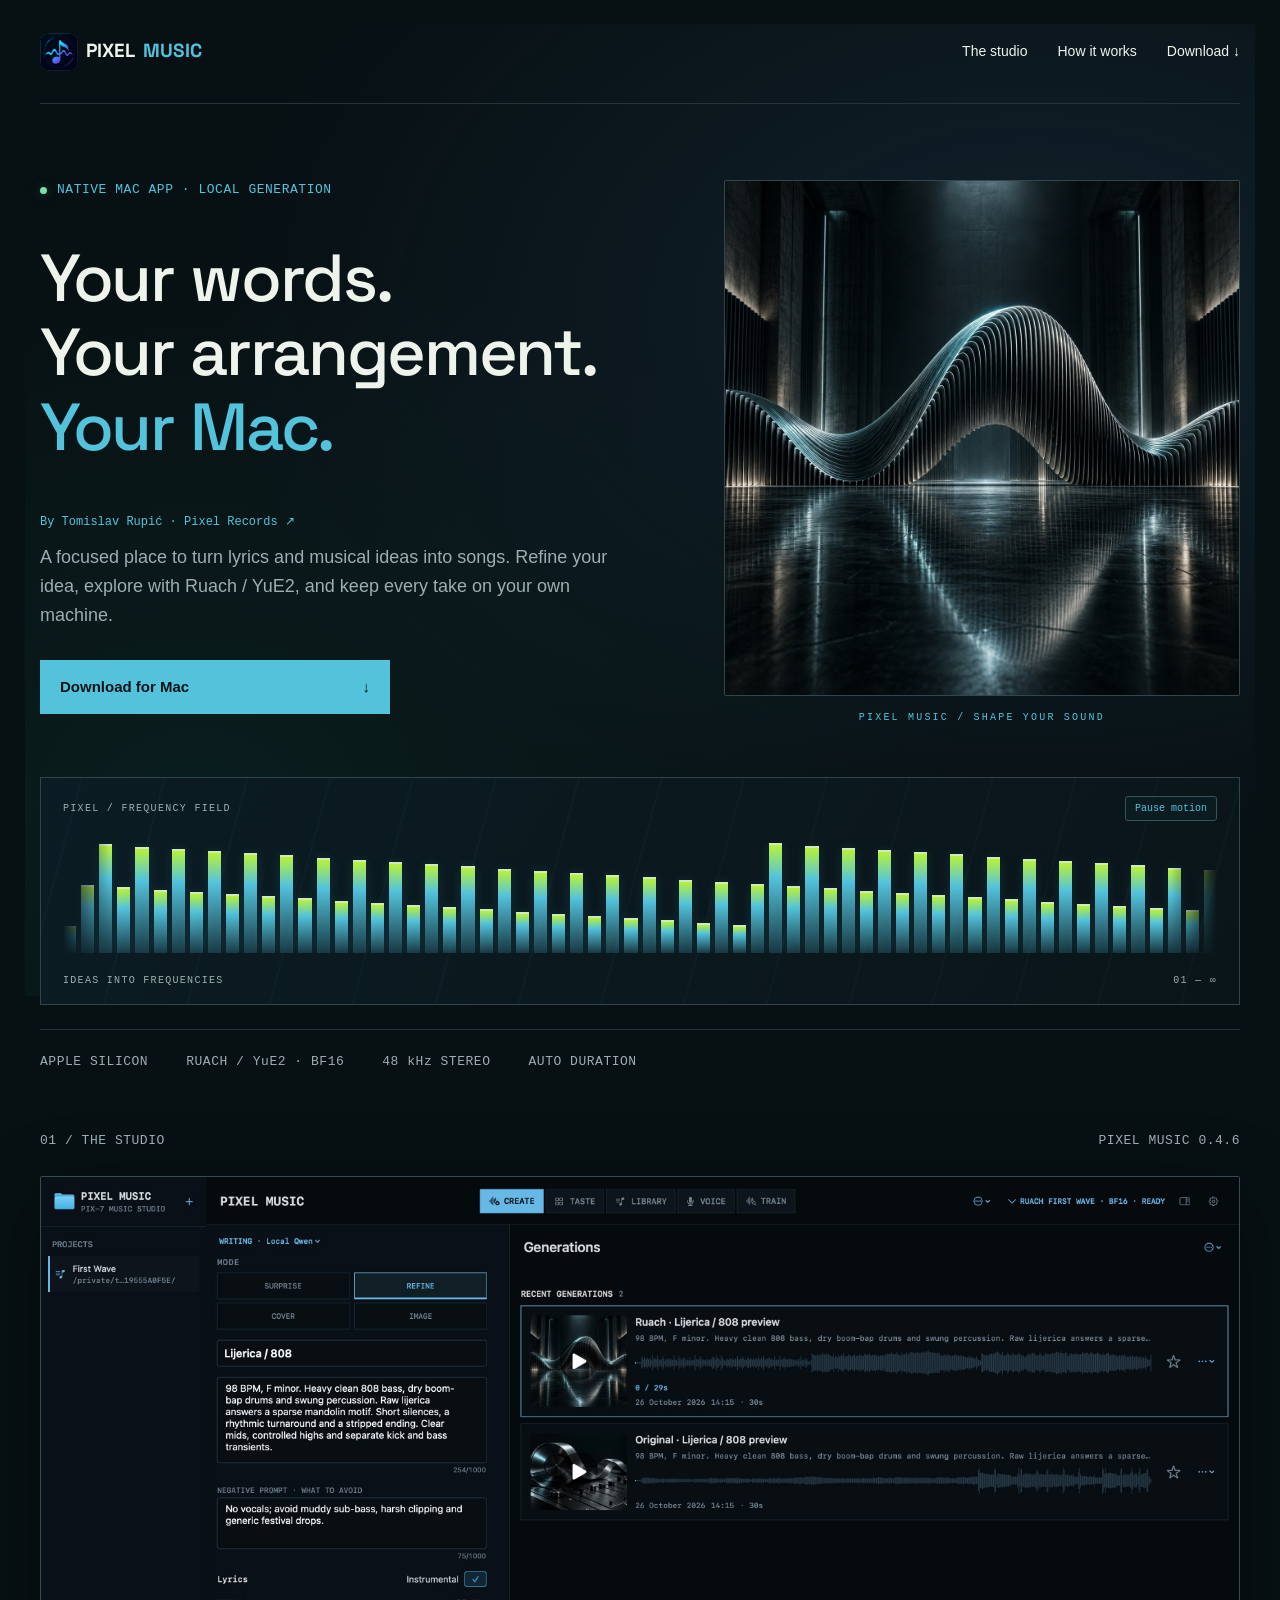
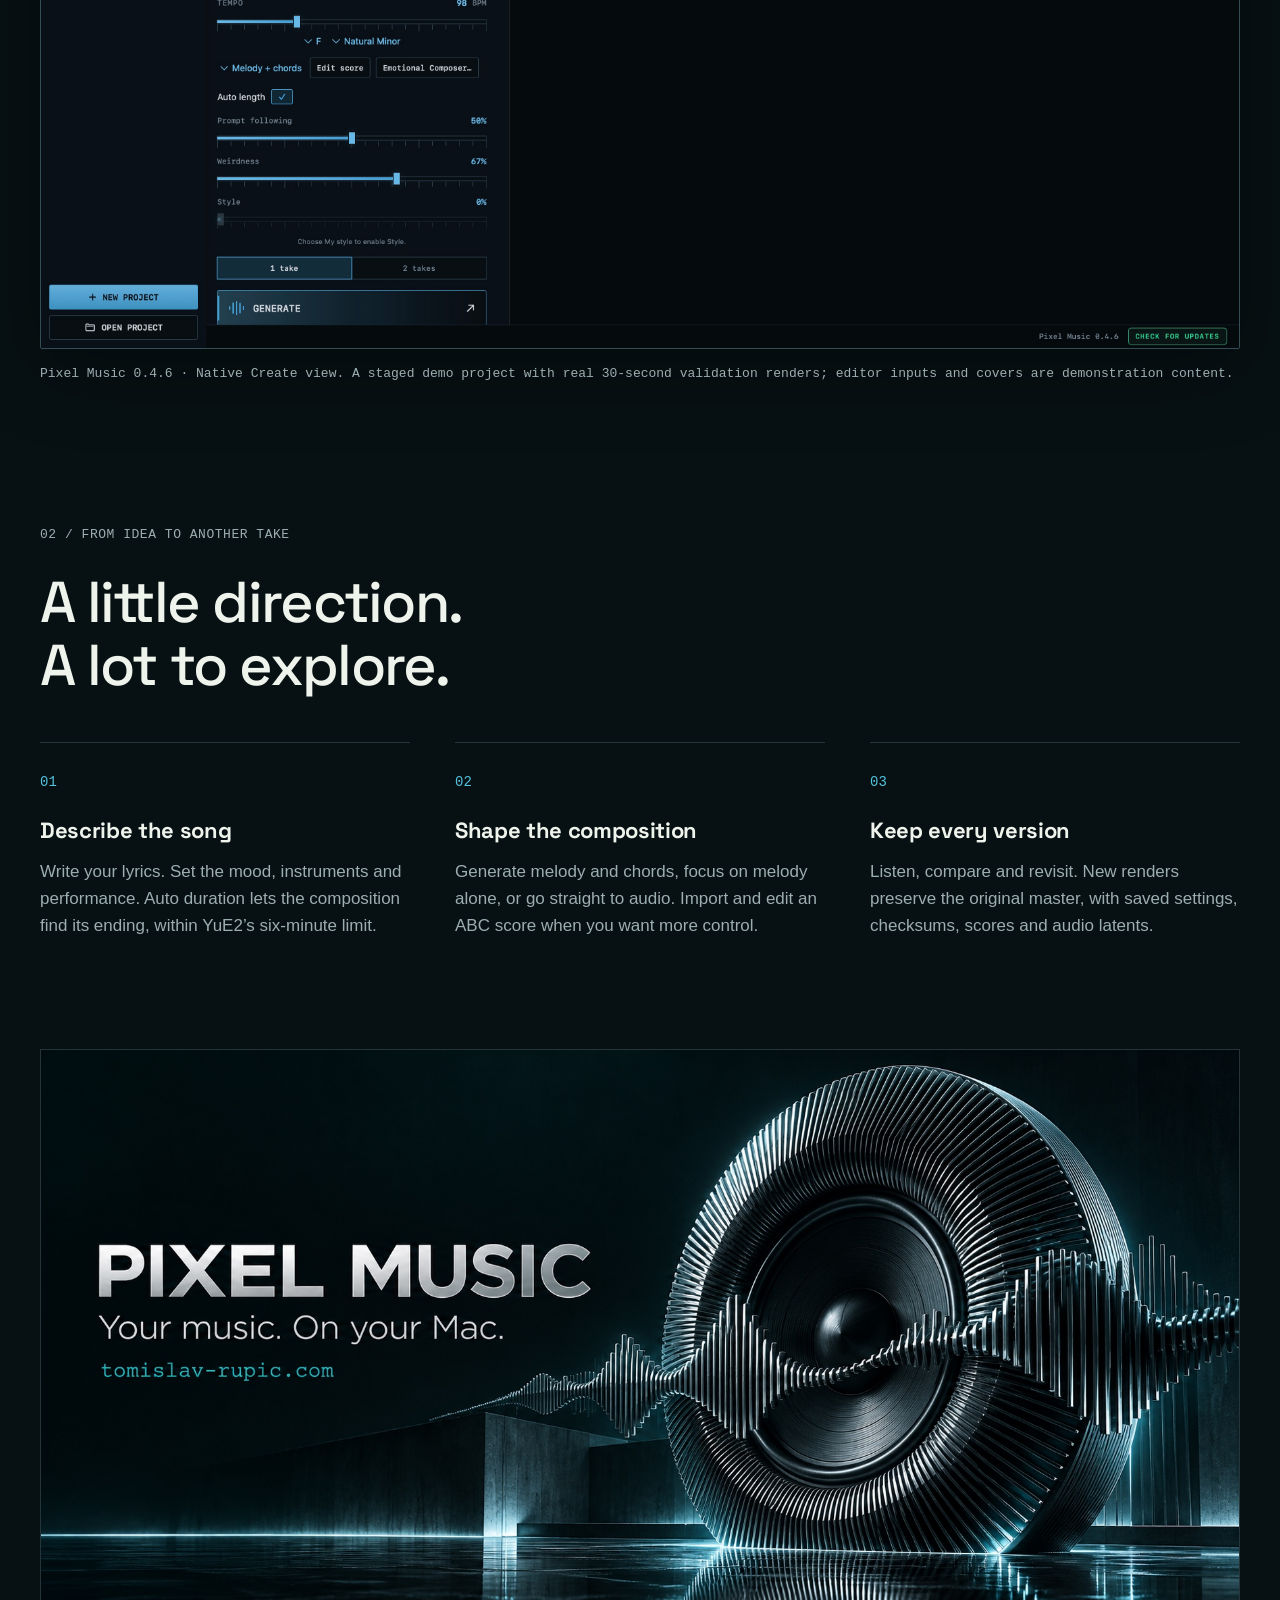
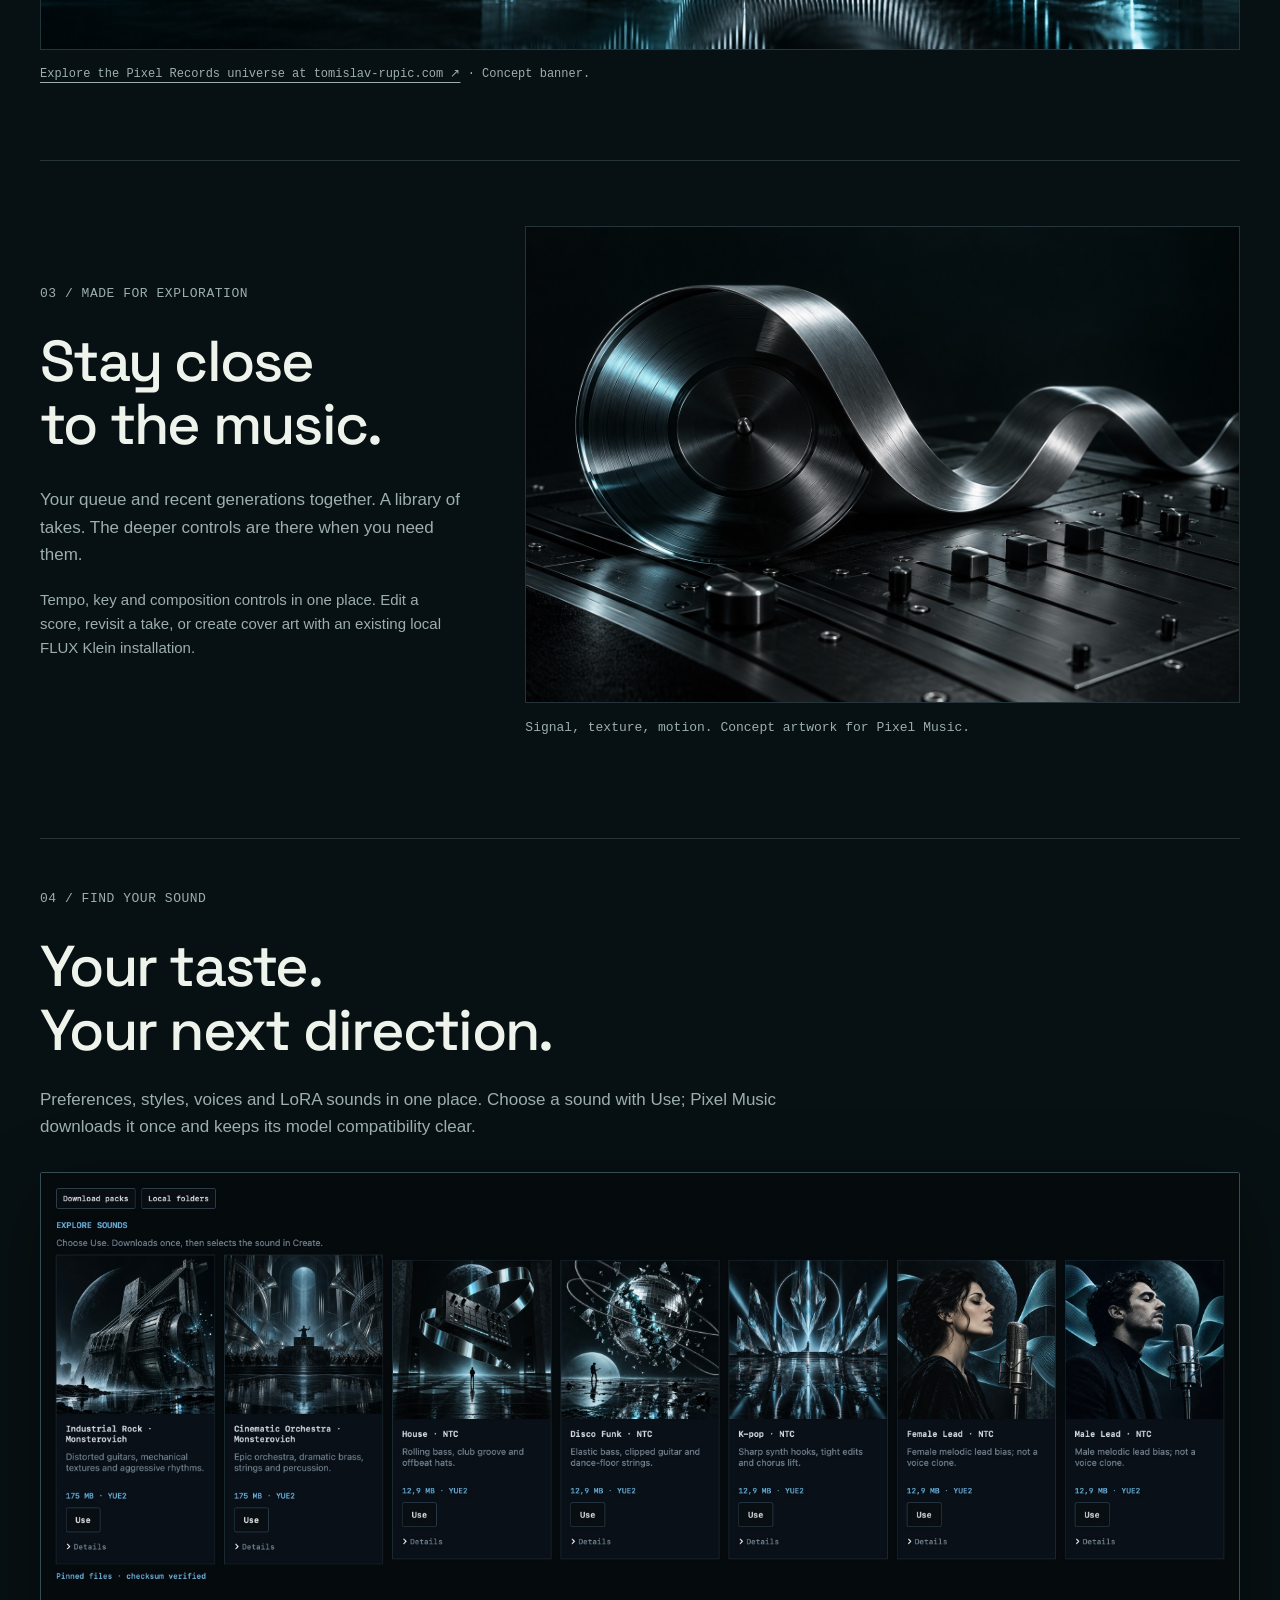
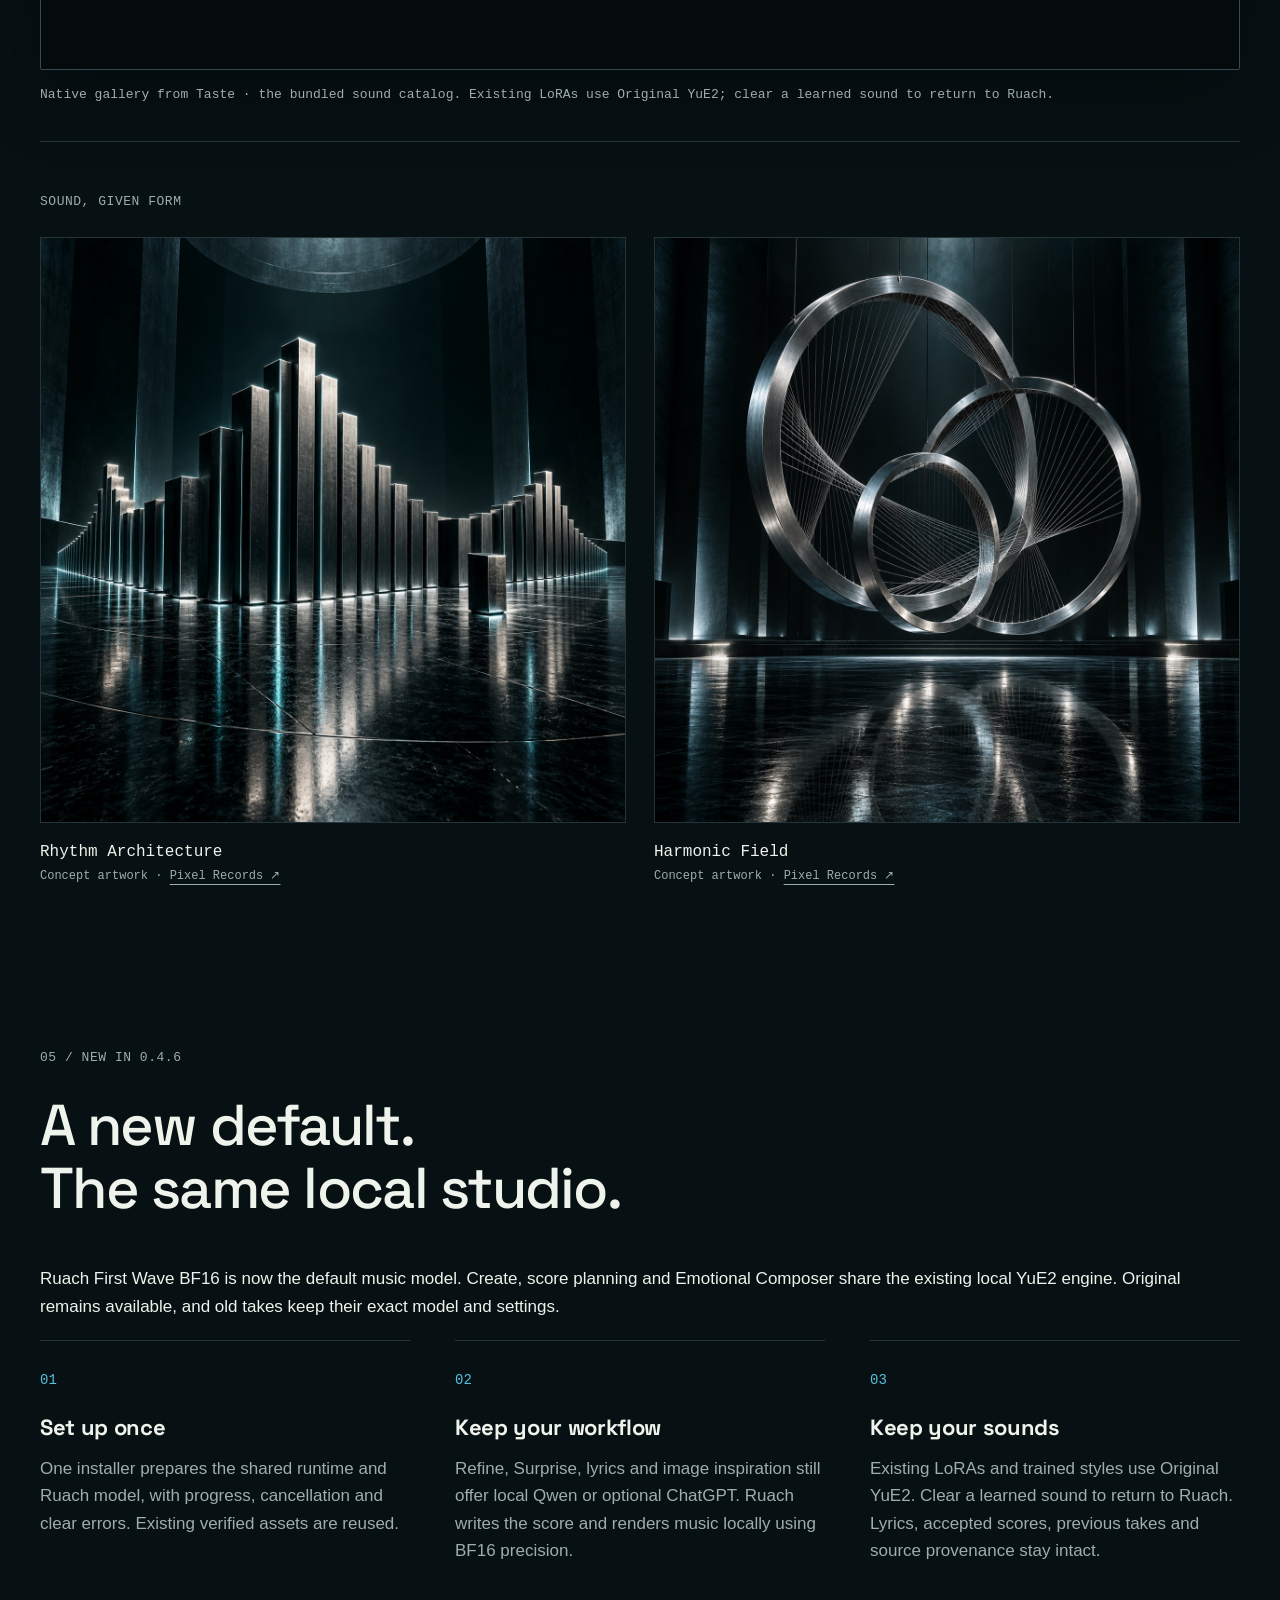
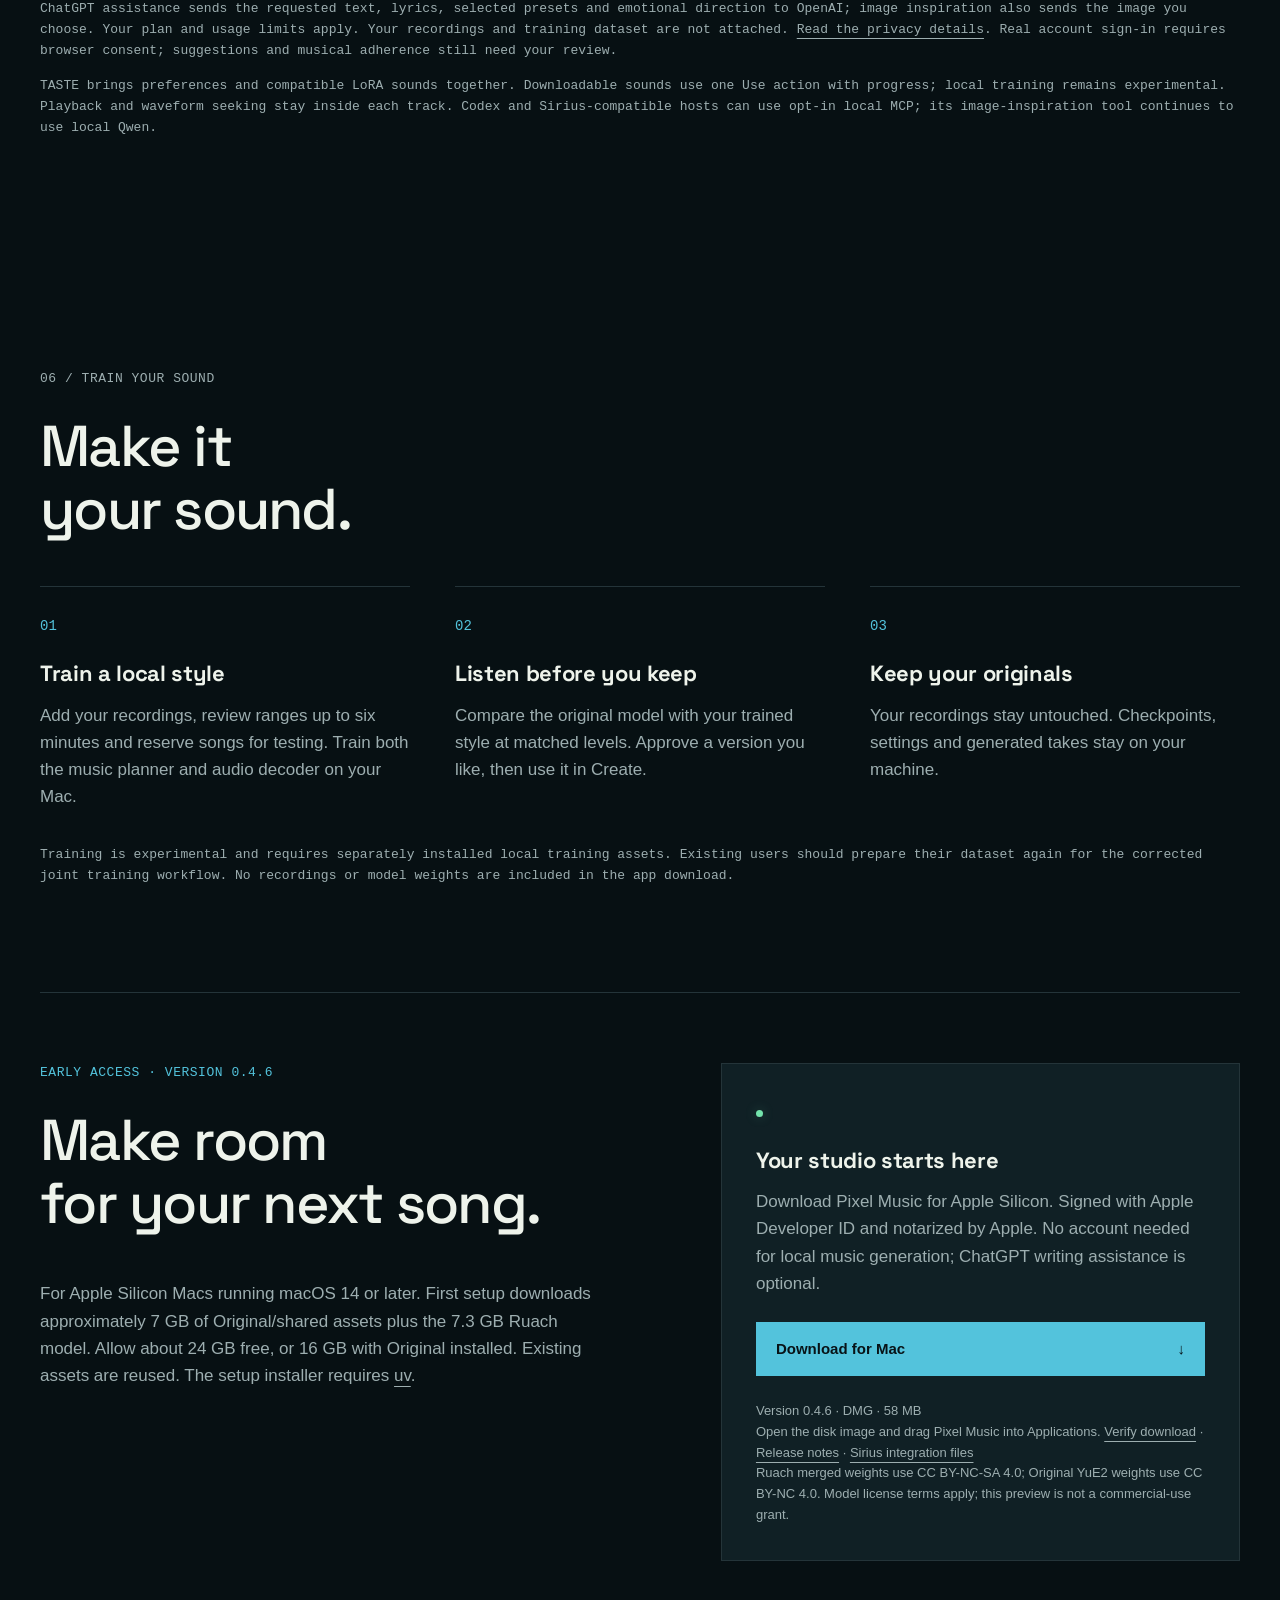
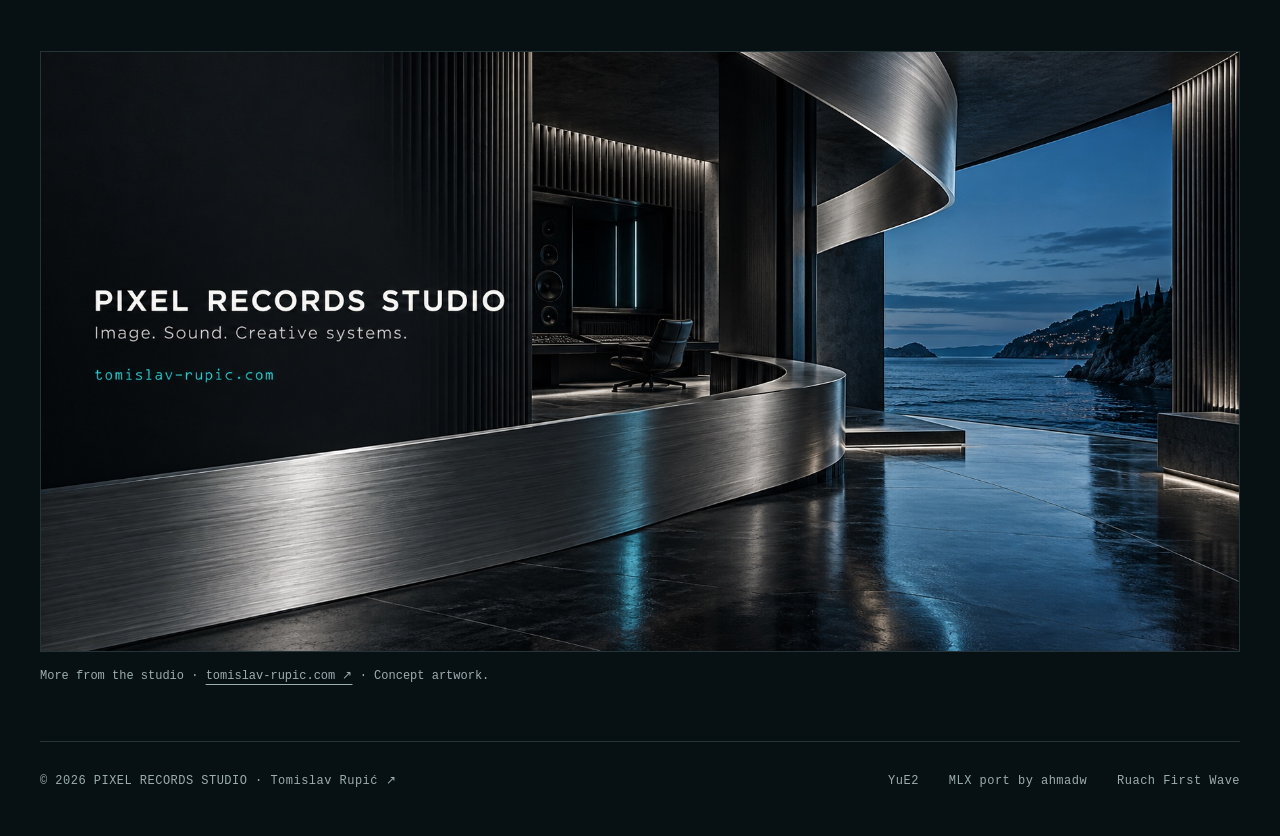
==== commit 3f9bd604: "Add campaign banners and artwork linking to Tomislav Rupic" ====
--- a/index.html
+++ b/index.html
@@ -11,18 +11,18 @@
 <meta property="og:url" content="https://tomislavrupic.github.io/pixel-music-site/">
 <meta property="og:title" content="Pixel Music — Your music. On your Mac.">
 <meta property="og:description" content="Create music locally on Apple Silicon with YuE2. Download Pixel Music for macOS. Optional local or ChatGPT writing assistance.">
-<meta property="og:image" content="https://tomislavrupic.github.io/pixel-music-site/assets/analog-ribbon-v1.jpg">
+<meta property="og:image" content="https://tomislavrupic.github.io/pixel-music-site/assets/pixel-music-wide-banner-v1.jpg">
 <meta property="og:image:type" content="image/jpeg">
-<meta property="og:image:width" content="1536">
-<meta property="og:image:height" content="1024">
-<meta property="og:image:alt" content="Pixel Music — a metallic sound ribbon over graphite sequencer controls.">
+<meta property="og:image:width" content="1774">
+<meta property="og:image:height" content="887">
+<meta property="og:image:alt" content="Pixel Music — Your music. On your Mac. By Tomislav Rupić · tomislav-rupic.com.">
 <meta name="twitter:card" content="summary_large_image">
 <meta name="twitter:title" content="Pixel Music — Your music. On your Mac.">
 <meta name="twitter:description" content="Create music locally on Apple Silicon with YuE2. Download Pixel Music for macOS. Optional local or ChatGPT writing assistance.">
-<meta name="twitter:image" content="https://tomislavrupic.github.io/pixel-music-site/assets/analog-ribbon-v1.jpg">
-<meta name="twitter:image:alt" content="Pixel Music — a metallic sound ribbon over graphite sequencer controls.">
+<meta name="twitter:image" content="https://tomislavrupic.github.io/pixel-music-site/assets/pixel-music-wide-banner-v1.jpg">
+<meta name="twitter:image:alt" content="Pixel Music — Your music. On your Mac. By Tomislav Rupić · tomislav-rupic.com.">
 <link rel="icon" type="image/png" href="assets/app-icon.png">
-<link rel="stylesheet" href="style.css?v=20261026-visuals-1">
+<link rel="stylesheet" href="style.css?v=20261026-banners-1">
 <script src="motion.js?v=20260913-5" defer></script>
 </head>
 <body>
@@ -32,7 +32,7 @@
 <div class="eyebrow"><span class="dot"></span> NATIVE MAC APP · LOCAL GENERATION</div>
 <h1>Your words.<br>Your arrangement.<br><em>Your Mac.</em></h1>
 <div class="hero-icon waveform-hero"><div class="icon-orbit"><img src="assets/ruach-waveform-hero-v1.jpg" width="1254" height="1254" alt="A sculptural metal waveform in a dark acoustic chamber, with cool cyan light and reflections." fetchpriority="high"></div><span class="icon-label">PIXEL MUSIC / SHAPE YOUR SOUND</span></div>
-<div class="intro"><p>A focused place to turn lyrics and musical ideas into songs. Refine your idea, explore with Ruach / YuE2, and keep every take on your own machine.</p><a class="button" href="downloads/Pixel-Music-0.4.6-arm64.dmg" download>Download for Mac <span>↓</span></a></div>
+<div class="intro"><a class="maker-link" href="https://tomislav-rupic.com/">By Tomislav Rupić · Pixel Records ↗</a><p>A focused place to turn lyrics and musical ideas into songs. Refine your idea, explore with Ruach / YuE2, and keep every take on your own machine.</p><a class="button" href="downloads/Pixel-Music-0.4.6-arm64.dmg" download>Download for Mac <span>↓</span></a></div>
 <div class="signal-deck"><div class="signal-top"><span>PIXEL / FREQUENCY FIELD</span><button id="motion-toggle" type="button" aria-pressed="false">Pause motion</button></div><div class="frequency-bars" aria-hidden="true"><i style="--height:25%;--delay:-0.00s;--speed:1.20s"></i><i style="--height:62%;--delay:-0.17s;--speed:1.37s"></i><i style="--height:99%;--delay:-0.34s;--speed:1.54s"></i><i style="--height:60%;--delay:-0.51s;--speed:1.71s"></i><i style="--height:97%;--delay:-0.68s;--speed:1.88s"></i><i style="--height:58%;--delay:-0.85s;--speed:2.05s"></i><i style="--height:95%;--delay:-1.02s;--speed:2.22s"></i><i style="--height:56%;--delay:-1.19s;--speed:1.20s"></i><i style="--height:93%;--delay:-1.36s;--speed:1.37s"></i><i style="--height:54%;--delay:-1.53s;--speed:1.54s"></i><i style="--height:91%;--delay:-1.70s;--speed:1.71s"></i><i style="--height:52%;--delay:-1.87s;--speed:1.88s"></i><i style="--height:89%;--delay:-2.04s;--speed:2.05s"></i><i style="--height:50%;--delay:-2.21s;--speed:2.22s"></i><i style="--height:87%;--delay:-2.38s;--speed:1.20s"></i><i style="--height:48%;--delay:-2.55s;--speed:1.37s"></i><i style="--height:85%;--delay:-2.72s;--speed:1.54s"></i><i style="--height:46%;--delay:-2.89s;--speed:1.71s"></i><i style="--height:83%;--delay:-3.06s;--speed:1.88s"></i><i style="--height:44%;--delay:-3.23s;--speed:2.05s"></i><i style="--height:81%;--delay:-3.40s;--speed:2.22s"></i><i style="--height:42%;--delay:-3.57s;--speed:1.20s"></i><i style="--height:79%;--delay:-3.74s;--speed:1.37s"></i><i style="--height:40%;--delay:-3.91s;--speed:1.54s"></i><i style="--height:77%;--delay:-4.08s;--speed:1.71s"></i><i style="--height:38%;--delay:-4.25s;--speed:1.88s"></i><i style="--height:75%;--delay:-4.42s;--speed:2.05s"></i><i style="--height:36%;--delay:-4.59s;--speed:2.22s"></i><i style="--height:73%;--delay:-4.76s;--speed:1.20s"></i><i style="--height:34%;--delay:-4.93s;--speed:1.37s"></i><i style="--height:71%;--delay:-5.10s;--speed:1.54s"></i><i style="--height:32%;--delay:-5.27s;--speed:1.71s"></i><i style="--height:69%;--delay:-5.44s;--speed:1.88s"></i><i style="--height:30%;--delay:-5.61s;--speed:2.05s"></i><i style="--height:67%;--delay:-5.78s;--speed:2.22s"></i><i style="--height:28%;--delay:-5.95s;--speed:1.20s"></i><i style="--height:65%;--delay:-6.12s;--speed:1.37s"></i><i style="--height:26%;--delay:-6.29s;--speed:1.54s"></i><i style="--height:63%;--delay:-6.46s;--speed:1.71s"></i><i style="--height:100%;--delay:-6.63s;--speed:1.88s"></i><i style="--height:61%;--delay:-6.80s;--speed:2.05s"></i><i style="--height:98%;--delay:-6.97s;--speed:2.22s"></i><i style="--height:59%;--delay:-7.14s;--speed:1.20s"></i><i style="--height:96%;--delay:-7.31s;--speed:1.37s"></i><i style="--height:57%;--delay:-7.48s;--speed:1.54s"></i><i style="--height:94%;--delay:-7.65s;--speed:1.71s"></i><i style="--height:55%;--delay:-7.82s;--speed:1.88s"></i><i style="--height:92%;--delay:-7.99s;--speed:2.05s"></i><i style="--height:53%;--delay:-8.16s;--speed:2.22s"></i><i style="--height:90%;--delay:-8.33s;--speed:1.20s"></i><i style="--height:51%;--delay:-8.50s;--speed:1.37s"></i><i style="--height:88%;--delay:-8.67s;--speed:1.54s"></i><i style="--height:49%;--delay:-8.84s;--speed:1.71s"></i><i style="--height:86%;--delay:-9.01s;--speed:1.88s"></i><i style="--height:47%;--delay:-9.18s;--speed:2.05s"></i><i style="--height:84%;--delay:-9.35s;--speed:2.22s"></i><i style="--height:45%;--delay:-9.52s;--speed:1.20s"></i><i style="--height:82%;--delay:-9.69s;--speed:1.37s"></i><i style="--height:43%;--delay:-9.86s;--speed:1.54s"></i><i style="--height:80%;--delay:-10.03s;--speed:1.71s"></i><i style="--height:41%;--delay:-10.20s;--speed:1.88s"></i><i style="--height:78%;--delay:-10.37s;--speed:2.05s"></i><i style="--height:39%;--delay:-10.54s;--speed:2.22s"></i><i style="--height:76%;--delay:-10.71s;--speed:1.20s"></i></div><div class="signal-bottom"><span>IDEAS INTO FREQUENCIES</span><span>01 — ∞</span></div></div>
 <div class="specs"><span>APPLE SILICON</span><span>RUACH / YuE2 · BF16</span><span>48 kHz STEREO</span><span>AUTO DURATION</span></div>
 </section>
@@ -46,6 +46,10 @@
 <h2>A little direction.<br>A lot to explore.</h2>
 <div class="steps"><article><span>01</span><h3>Describe the song</h3><p>Write your lyrics. Set the mood, instruments and performance. Auto duration lets the composition find its ending, within YuE2’s six-minute limit.</p></article><article><span>02</span><h3>Shape the composition</h3><p>Generate melody and chords, focus on melody alone, or go straight to audio. Import and edit an ABC score when you want more control.</p></article><article><span>03</span><h3>Keep every version</h3><p>Listen, compare and revisit. New renders preserve the original master, with saved settings, checksums, scores and audio latents.</p></article></div>
 </section>
+<aside id="pixel-world" class="wrap campaign-banner" aria-label="Pixel Music — part of Pixel Records">
+<a class="art-link" href="https://tomislav-rupic.com/" aria-label="Explore Tomislav Rupić’s Pixel Records website"><img src="assets/pixel-music-wide-banner-v1.jpg" width="1774" height="887" alt="Pixel Music. Your music. On your Mac. tomislav-rupic.com — a sculptural metal sound aperture and waveform." loading="lazy" decoding="async"></a>
+<p class="caption"><a href="https://tomislav-rupic.com/">Explore the Pixel Records universe at tomislav-rupic.com ↗</a> · Concept banner.</p>
+</aside>
 <section class="wrap detail"><div><div class="section-label">03 / MADE FOR EXPLORATION</div><h2>Stay close<br>to the music.</h2><p>Your queue and recent generations together. A library of takes. The deeper controls are there when you need them.</p><p class="muted">Tempo, key and composition controls in one place. Edit a score, revisit a take, or create cover art with an existing local FLUX Klein installation.</p></div><figure class="detail-art"><img src="assets/analog-ribbon-v1.jpg" width="1536" height="1024" alt="Concept artwork of a brushed-metal sound ribbon flowing from a record over graphite sequencer controls." loading="lazy" decoding="async"><figcaption class="caption">Signal, texture, motion. Concept artwork for Pixel Music.</figcaption></figure></section>
 <section id="sounds" class="wrap sound-library">
 <div class="section-label">04 / FIND YOUR SOUND</div>
@@ -53,6 +57,13 @@
 <p class="section-intro">Preferences, styles, voices and LoRA sounds in one place. Choose a sound with Use; Pixel Music downloads it once and keeps its model compatibility clear.</p>
 <a class="shot" href="assets/taste-0.4.6-native.jpg" aria-label="Open full-size Pixel Music Taste and LoRA gallery screenshot"><img src="assets/taste-0.4.6-native.jpg" width="3480" height="1440" alt="The native Pixel Music Taste view with downloadable LoRA cards and their cinematic artwork." loading="lazy" decoding="async"></a>
 <p class="caption">Native gallery from Taste · the bundled sound catalog. Existing LoRAs use Original YuE2; clear a learned sound to return to Ruach.</p>
+</section>
+<section id="sound-art" class="wrap sound-art" aria-label="Pixel Music concept artwork">
+<div class="section-label">SOUND, GIVEN FORM</div>
+<div class="art-grid">
+<figure><a class="art-link" href="https://tomislav-rupic.com/" aria-label="Explore more of Tomislav Rupić’s work"><img src="assets/rhythm-architecture-v1.jpg" width="1254" height="1254" alt="Rhythm Architecture: sequencer-like metal columns rise in a dark acoustic hall with thin cyan reflections." loading="lazy" decoding="async"></a><figcaption><strong>Rhythm Architecture</strong><span>Concept artwork · <a href="https://tomislav-rupic.com/">Pixel Records ↗</a></span></figcaption></figure>
+<figure><a class="art-link" href="https://tomislav-rupic.com/" aria-label="Visit Tomislav Rupić’s creative portfolio"><img src="assets/harmonic-field-v1.jpg" width="1254" height="1254" alt="Harmonic Field: intersecting suspended silver rings and fine steel strings over a reflective black floor." loading="lazy" decoding="async"></a><figcaption><strong>Harmonic Field</strong><span>Concept artwork · <a href="https://tomislav-rupic.com/">Pixel Records ↗</a></span></figcaption></figure>
+</div>
 </section>
 <section id="creative" class="wrap workflow">
 <div class="section-label">05 / NEW IN 0.4.6</div>
@@ -69,6 +80,10 @@
 <p class="caption">Training is experimental and requires separately installed local training assets. Existing users should prepare their dataset again for the corrected joint training workflow. No recordings or model weights are included in the app download.</p>
 </section>
 <section id="access" class="wrap access"><div><div class="eyebrow">EARLY ACCESS · VERSION 0.4.6</div><h2>Make room<br>for your next song.</h2><p>For Apple Silicon Macs running macOS 14 or later. First setup downloads approximately 7 GB of Original/shared assets plus the 7.3 GB Ruach model. Allow about 24 GB free, or 16 GB with Original installed. Existing assets are reused. The setup installer requires <a href="https://docs.astral.sh/uv/getting-started/installation/">uv</a>.</p></div><div class="access-card"><span class="dot"></span><h3>Your studio starts here</h3><p>Download Pixel Music for Apple Silicon. Signed with Apple Developer ID and notarized by Apple. No account needed for local music generation; ChatGPT writing assistance is optional.</p><a class="button" href="downloads/Pixel-Music-0.4.6-arm64.dmg" download>Download for Mac <span>↓</span></a><p class="small">Version 0.4.6 · DMG · 58 MB<br>Open the disk image and drag Pixel Music into Applications. <a href="downloads/SHA256SUMS">Verify download</a> · <a href="release-notes-0.4.6.md">Release notes</a> · <a href="downloads/Pixel-Music-Sirius-Integration-0.4.6.zip">Sirius integration files</a></p><p class="small">Ruach merged weights use CC BY-NC-SA 4.0; Original YuE2 weights use CC BY-NC 4.0. Model license terms apply; this preview is not a commercial-use grant.</p></div></section>
+<aside id="pixel-studio" class="wrap campaign-banner studio-banner" aria-label="More from Pixel Records Studio">
+<a class="art-link" href="https://tomislav-rupic.com/" aria-label="Visit tomislav-rupic.com for film, sound and creative systems"><img src="assets/pixel-records-wide-banner-v1.jpg" width="1774" height="887" alt="Pixel Records Studio. Image. Sound. Creative systems. tomislav-rupic.com — concept artwork of a dark studio and metal ribbon beside the sea." loading="lazy" decoding="async"></a>
+<p class="caption">More from the studio · <a href="https://tomislav-rupic.com/">tomislav-rupic.com ↗</a> · Concept artwork.</p>
+</aside>
 </main>
-<footer class="wrap"><span>© 2026 PIXEL RECORDS STUDIO</span><div><a href="https://github.com/multimodal-art-projection/YuE">YuE2</a><a href="https://huggingface.co/ahmadw/YuE2-3B-MLX">MLX port by ahmadw</a><a href="https://huggingface.co/goldhub/YuE2-RS-Finetunes">Ruach First Wave</a></div></footer>
+<footer class="wrap"><a href="https://tomislav-rupic.com/">© 2026 PIXEL RECORDS STUDIO · Tomislav Rupić ↗</a><div><a href="https://github.com/multimodal-art-projection/YuE">YuE2</a><a href="https://huggingface.co/ahmadw/YuE2-3B-MLX">MLX port by ahmadw</a><a href="https://huggingface.co/goldhub/YuE2-RS-Finetunes">Ruach First Wave</a></div></footer>
 </body></html>
--- a/style.css
+++ b/style.css
@@ -57,3 +57,20 @@
 .sound-library .shot,.showcase .shot{border-radius:2px}
 .sound-library .shot:hover,.showcase .shot:hover{transform:none}
 @media(max-width:700px){.waveform-hero{width:min(100%,440px);padding:8px 0 22px}.sound-library{padding-top:36px}.detail-art .caption{font-size:11px}}
+
+/* Original campaign artwork and explicit links to the creator's website. */
+.maker-link{display:inline-block;margin:0 0 14px;color:var(--cyan);font:12px ui-monospace,SFMono-Regular,Menlo,monospace;text-decoration:none}
+.maker-link:hover,.campaign-banner .caption a:hover,.sound-art a:hover{color:#c9f2f7}
+.campaign-banner{padding:0 0 60px}
+.art-link{display:block;border:1px solid var(--line);overflow:hidden}
+.art-link img{display:block;width:100%;height:auto}
+.art-link:hover{border-color:var(--cyan)}
+.campaign-banner .caption{font-size:12px}
+.sound-art{padding:50px 0 20px;border-top:1px solid var(--line)}
+.art-grid{display:grid;grid-template-columns:1fr 1fr;gap:28px}
+.art-grid figure{margin:0;min-width:0}
+.art-grid figcaption{padding:15px 0;color:var(--muted);font:12px ui-monospace,SFMono-Regular,Menlo,monospace;line-height:1.8}
+.art-grid figcaption strong{display:block;color:var(--ink);font-weight:500;font-size:16px}
+.art-grid figcaption span{display:block}
+.studio-banner{padding-bottom:40px}
+@media(max-width:700px){.campaign-banner{padding-bottom:35px}.art-grid{grid-template-columns:1fr;gap:20px}.sound-art{padding-top:35px}.maker-link{font-size:11px}.campaign-banner .caption{line-height:1.7}.studio-banner{padding-bottom:25px}}
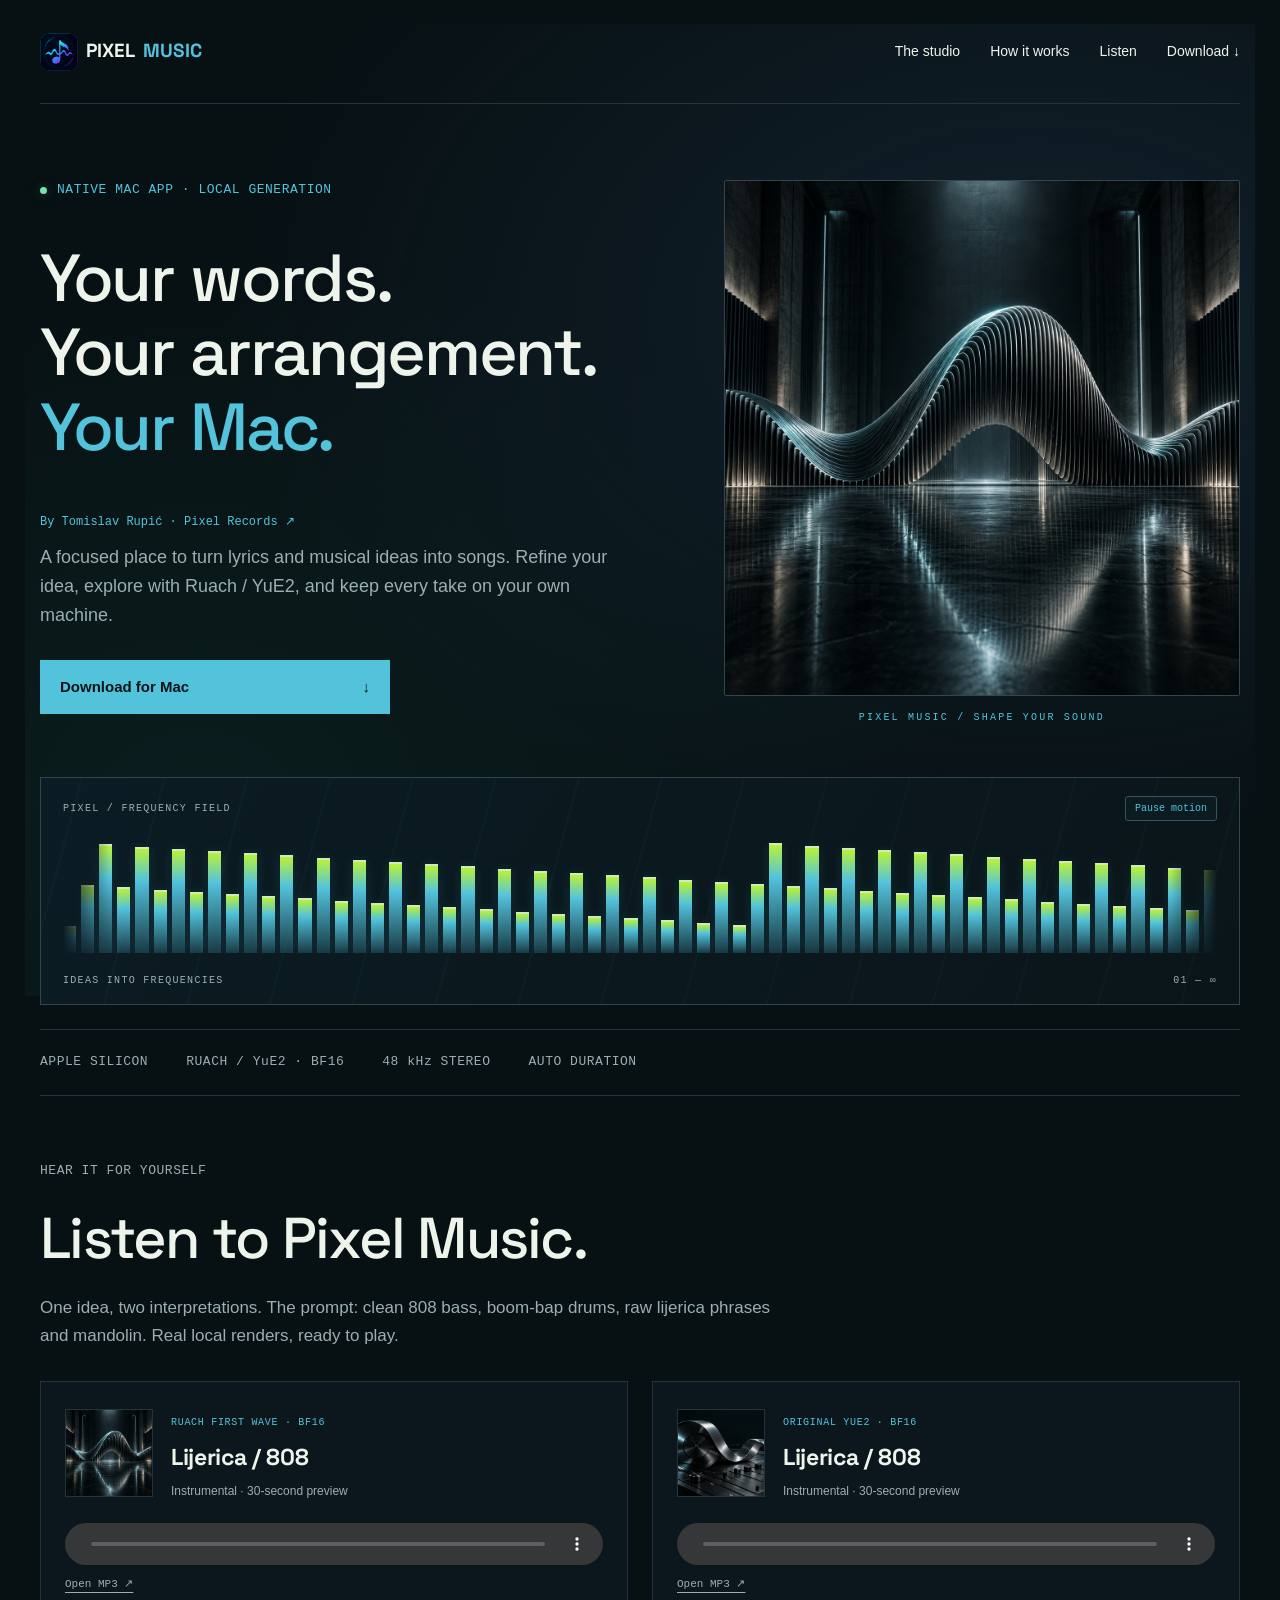
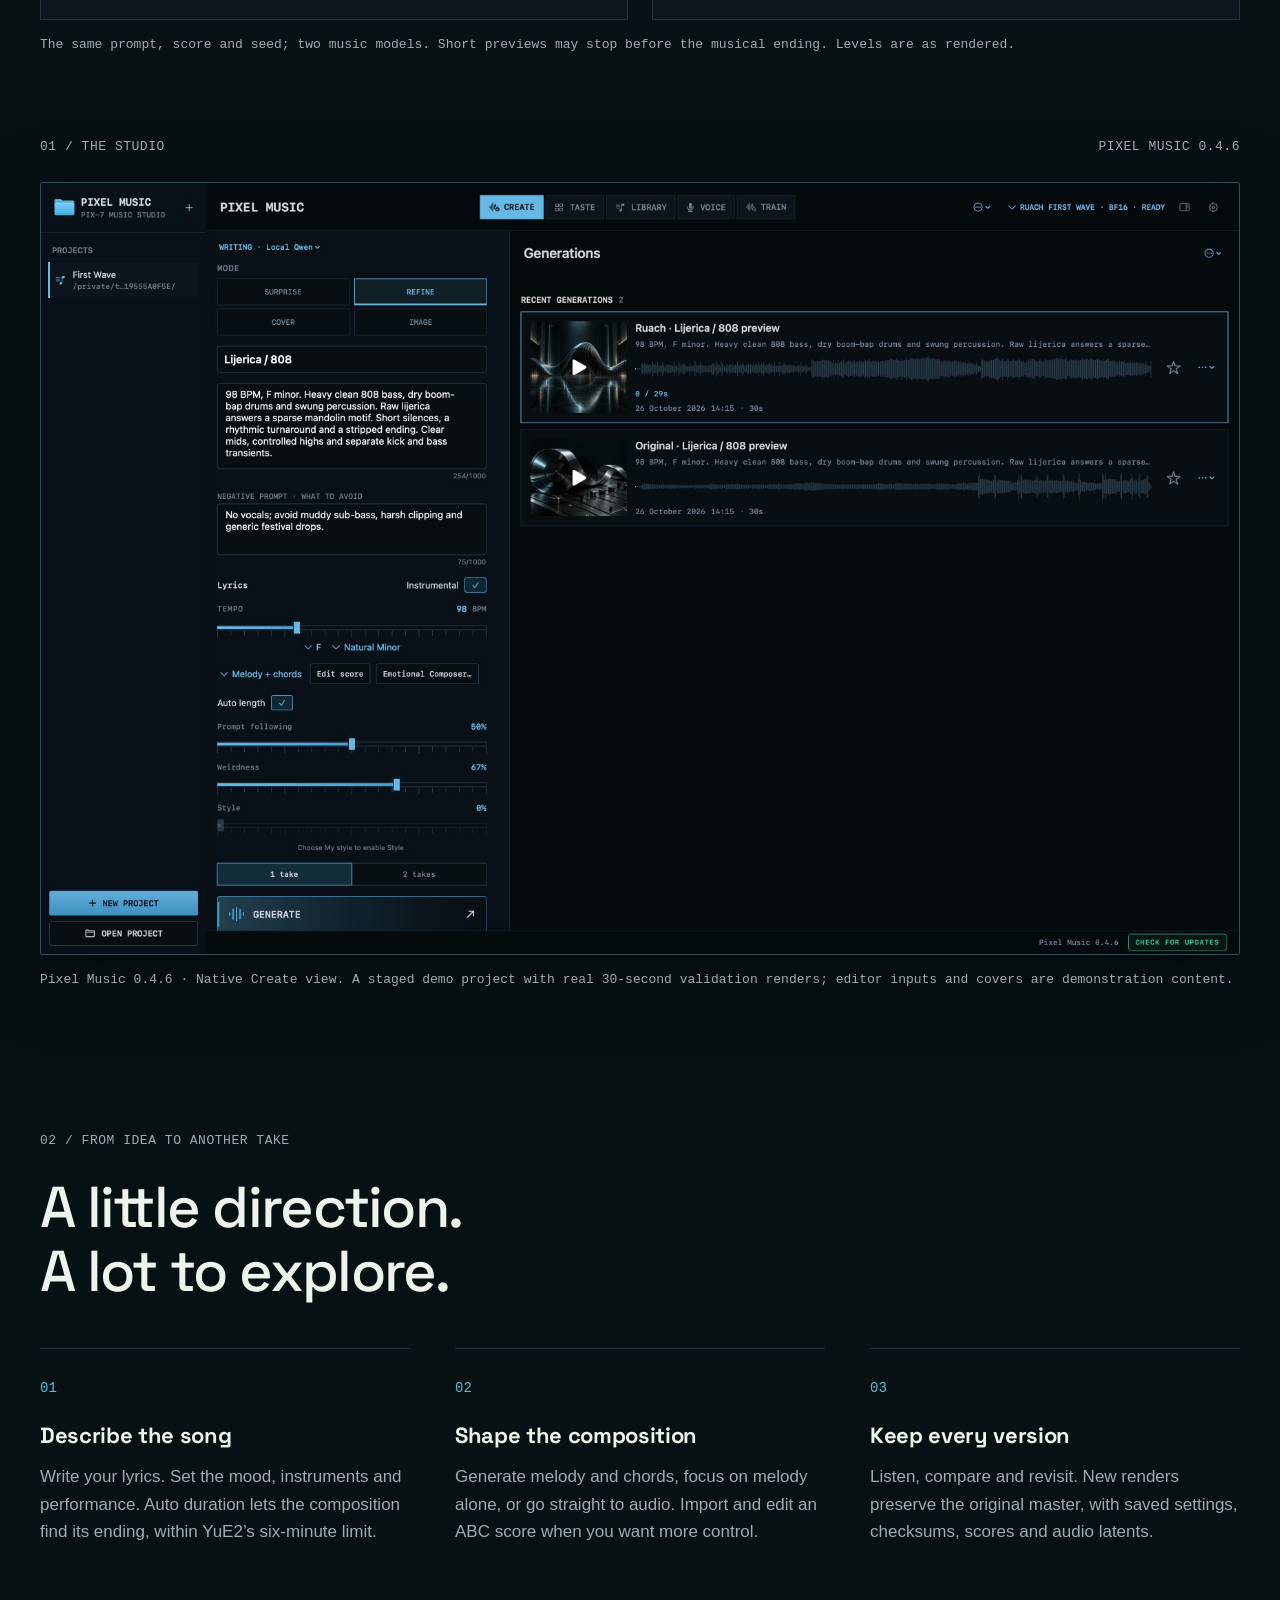
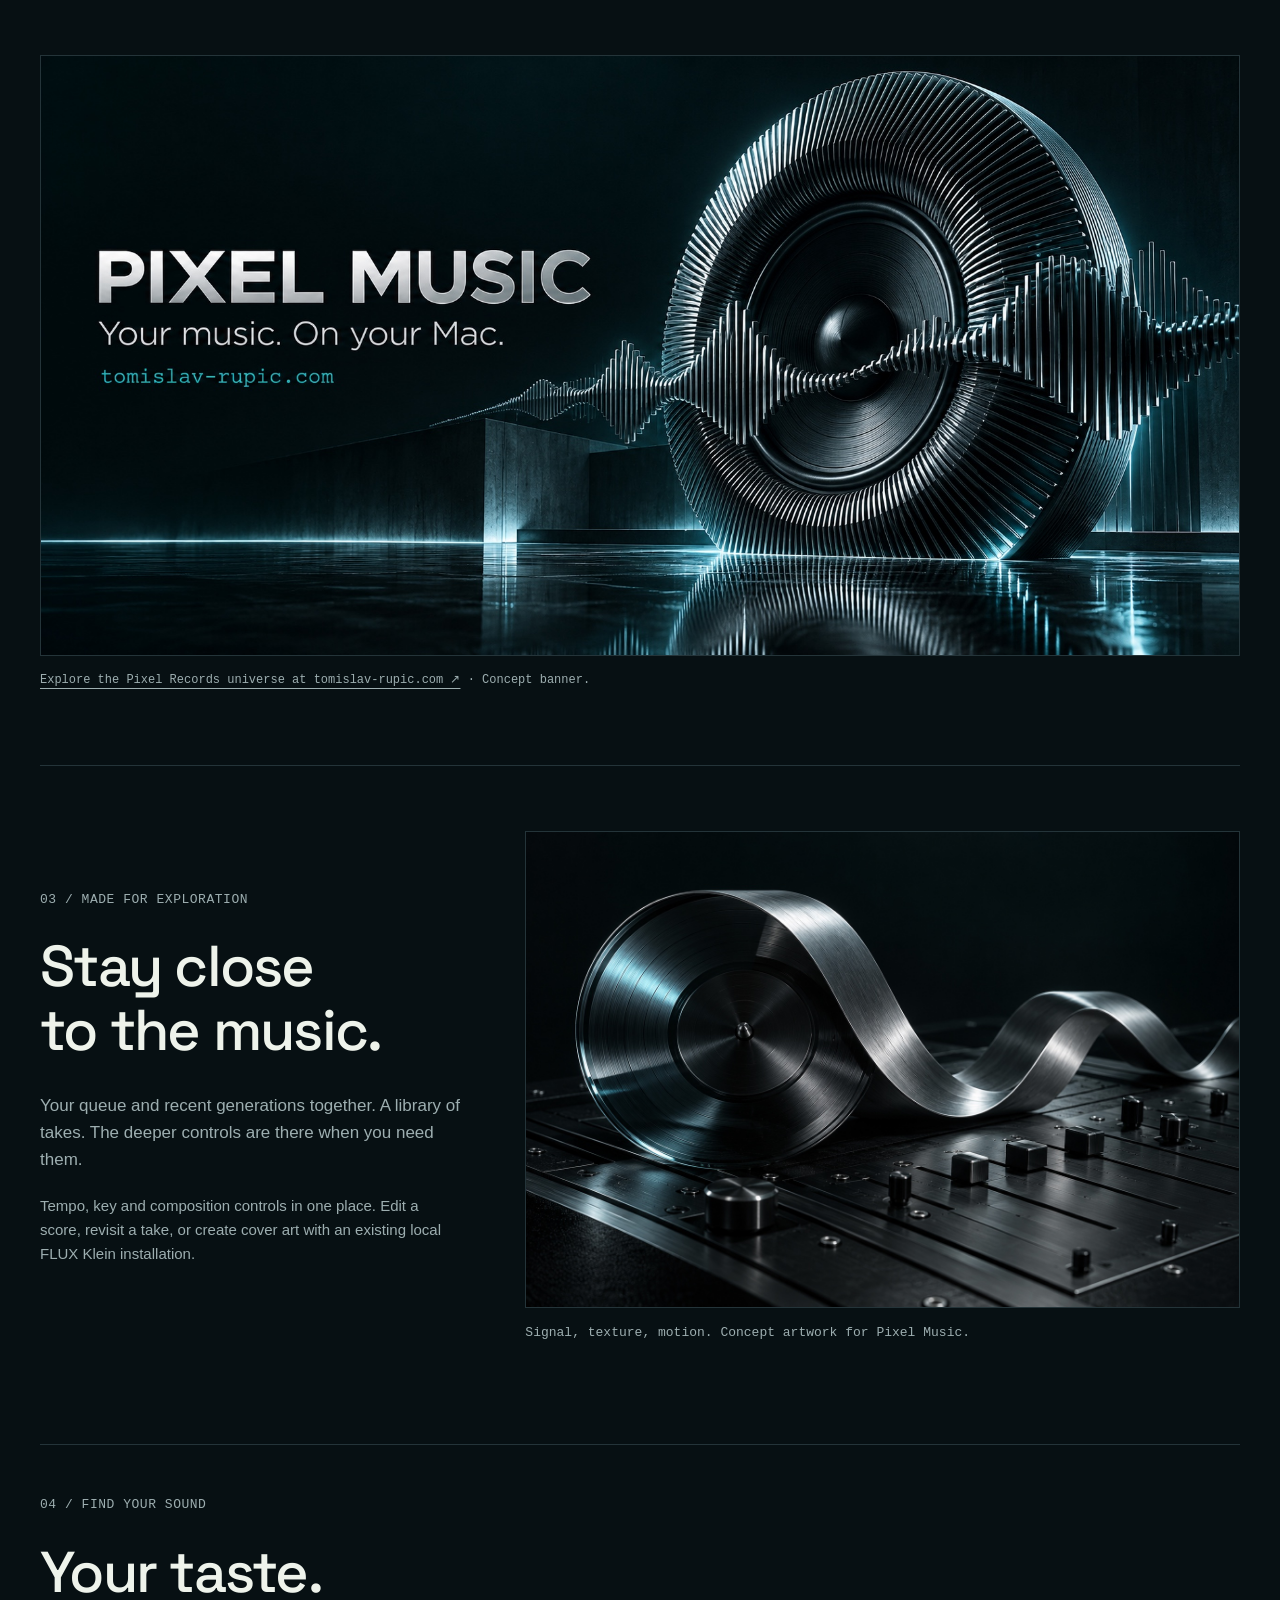
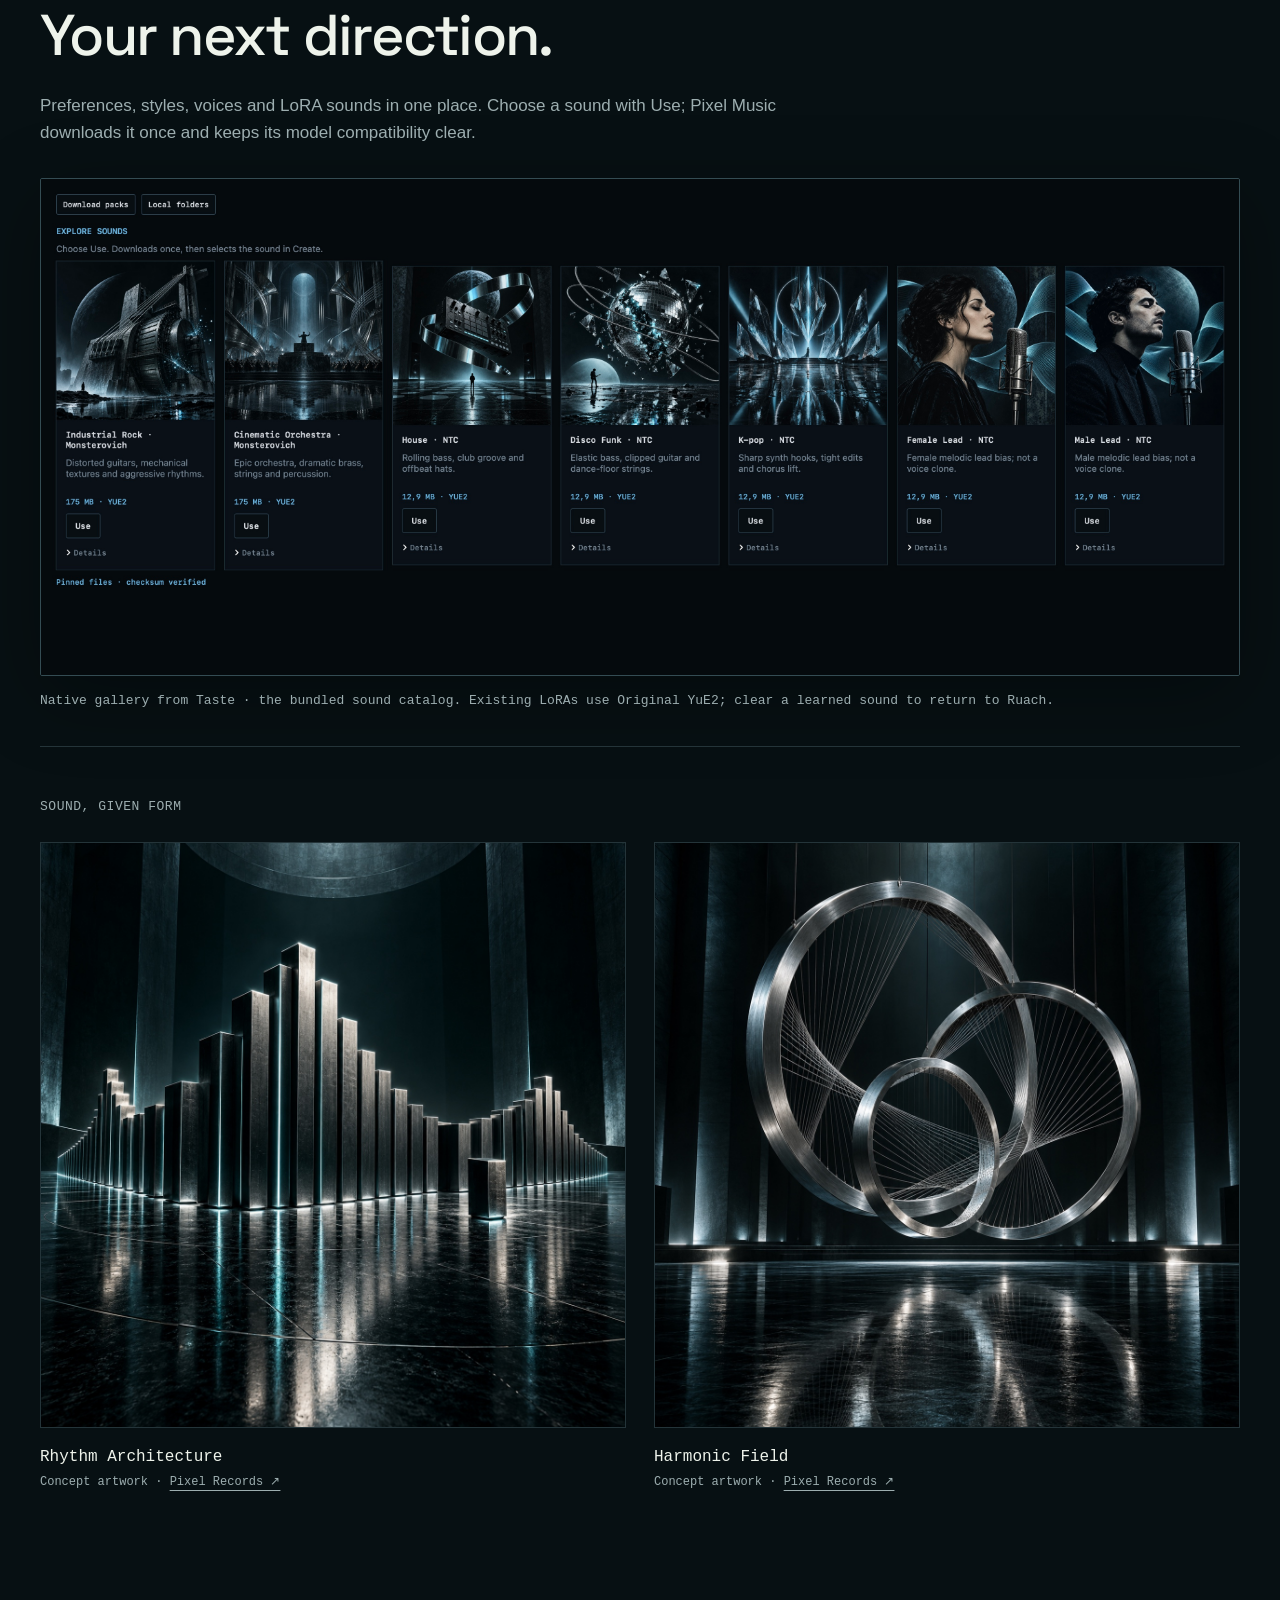
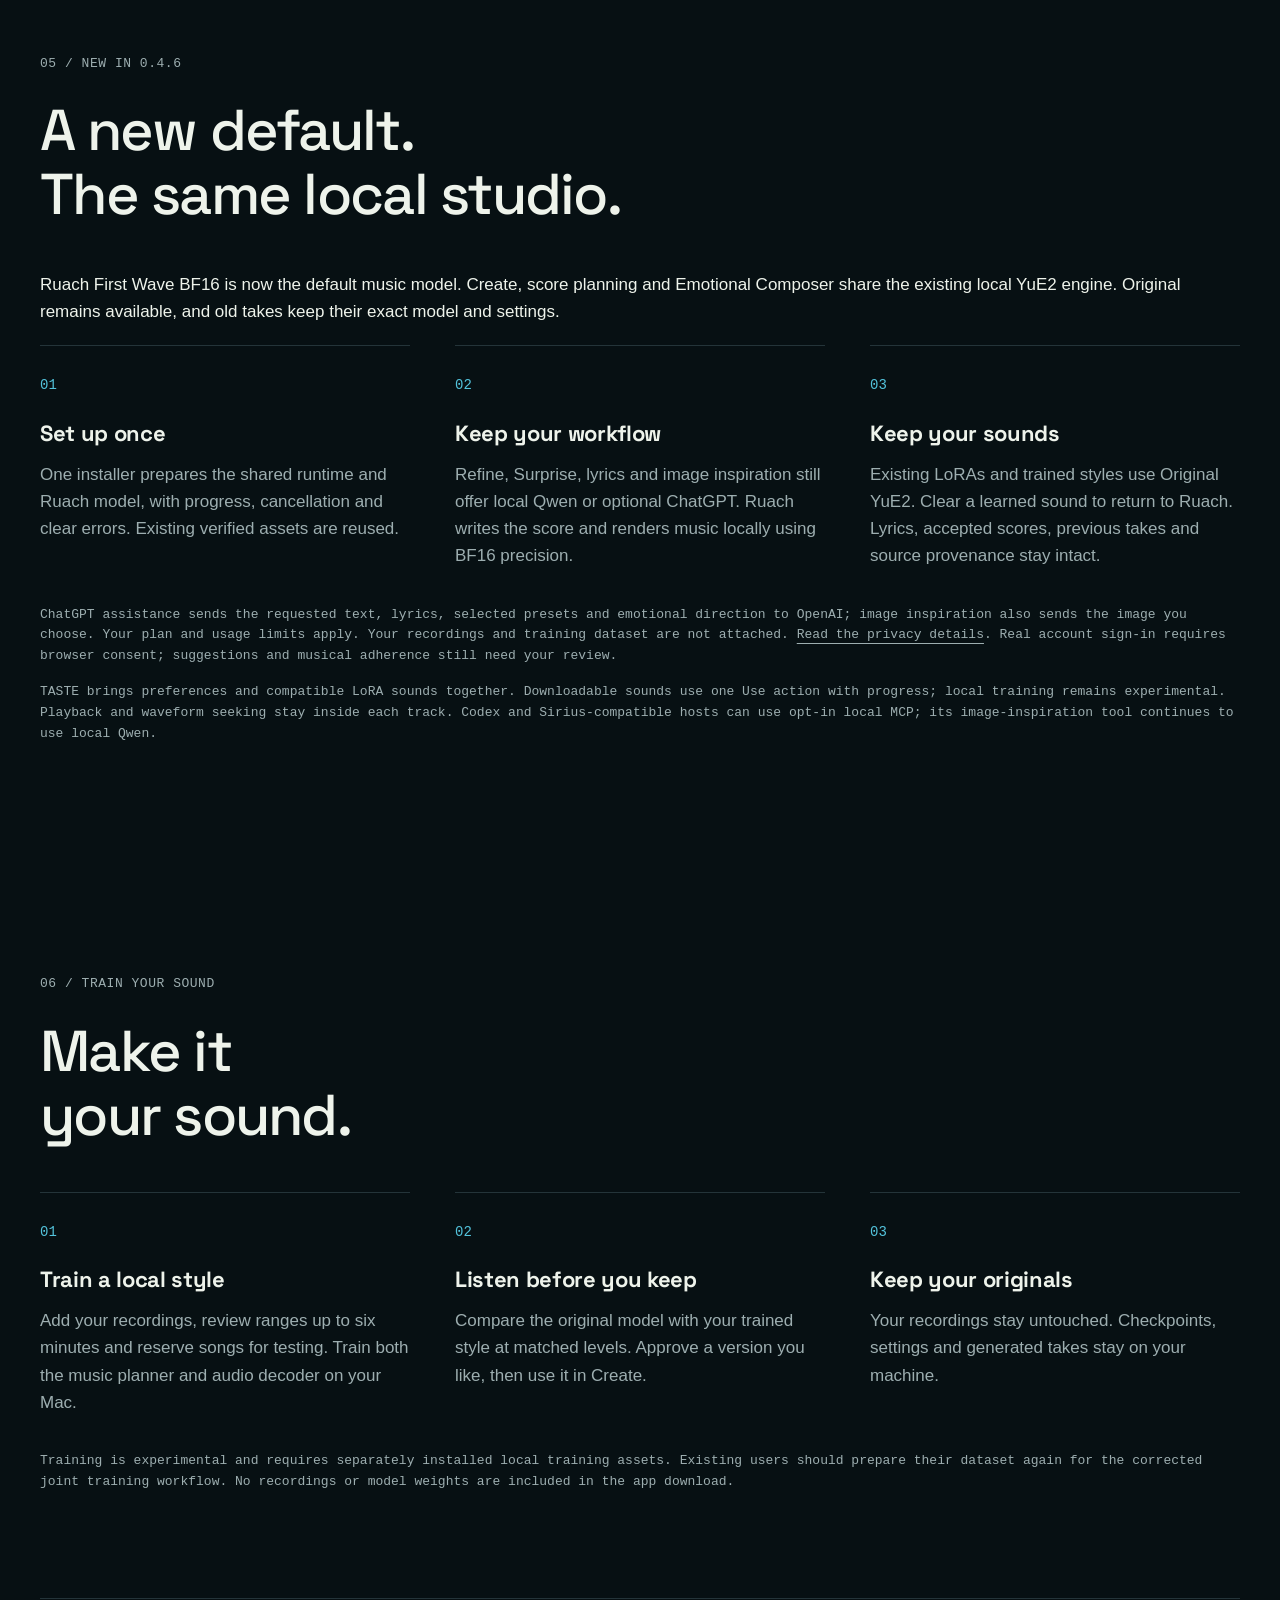
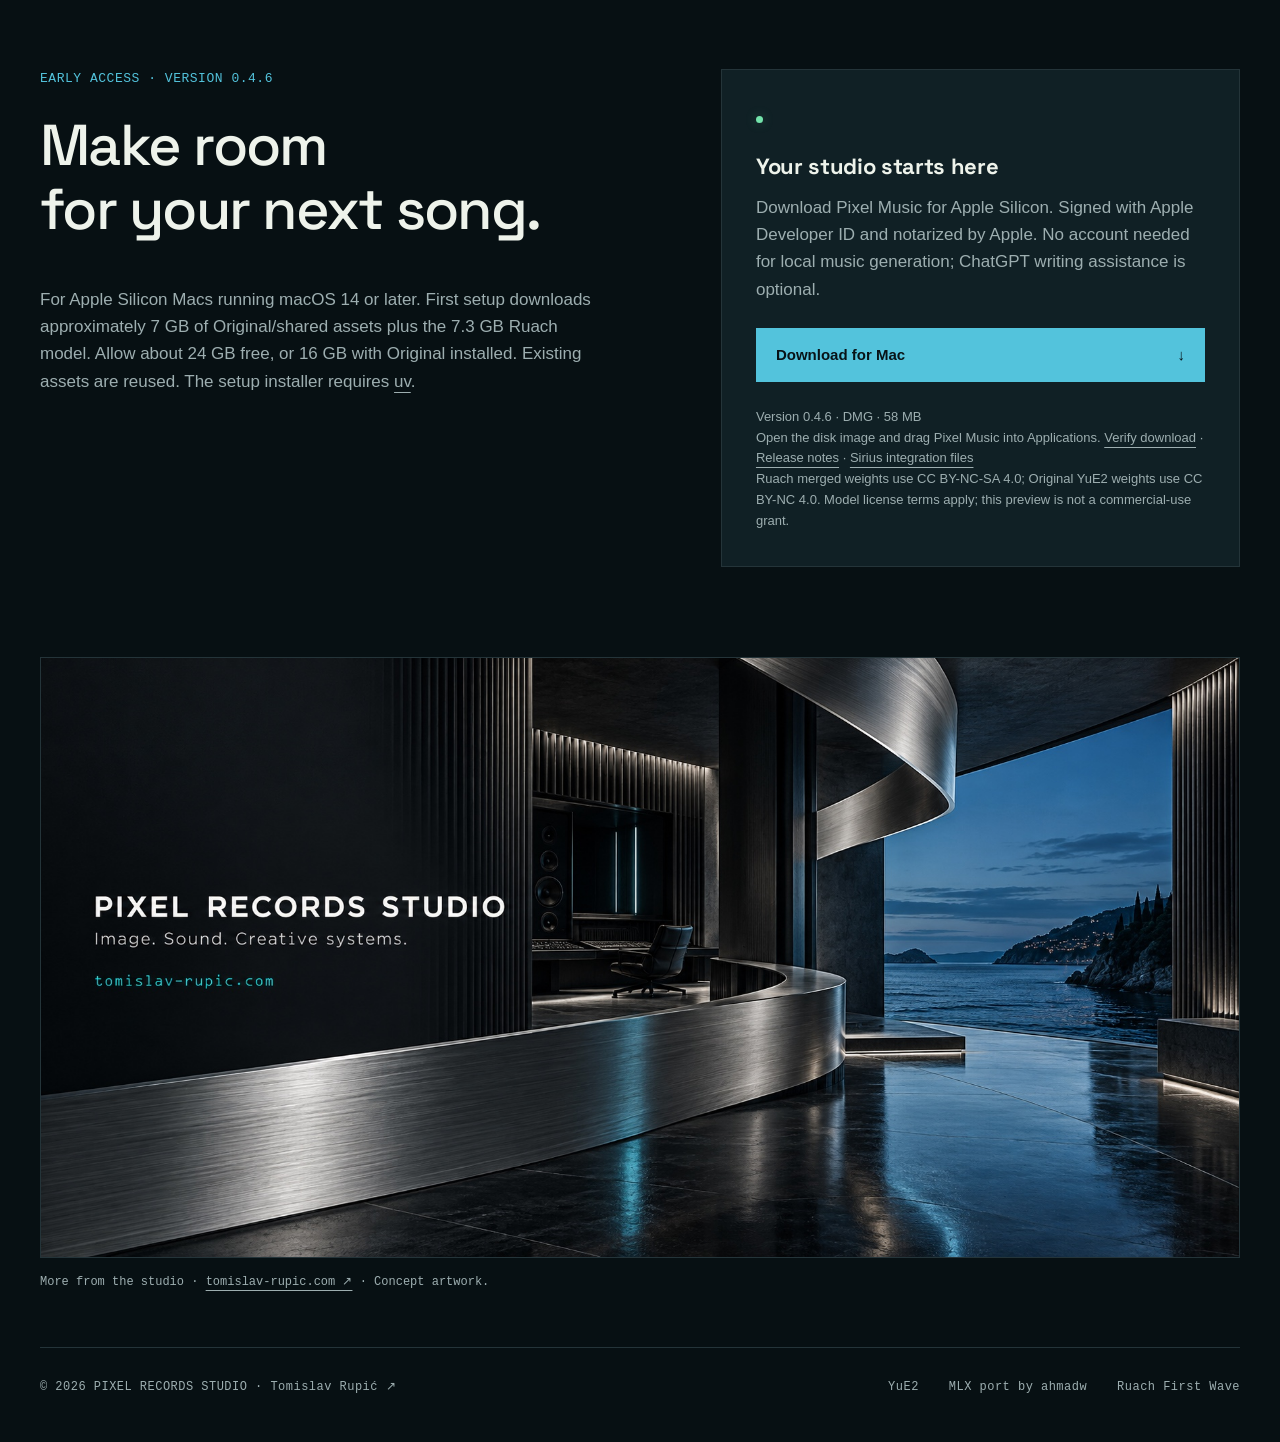
==== commit 9c762ffa: "Add real Ruach and Original music previews with native players" ====
--- a/index.html
+++ b/index.html
@@ -22,11 +22,12 @@
 <meta name="twitter:image" content="https://tomislavrupic.github.io/pixel-music-site/assets/pixel-music-wide-banner-v1.jpg">
 <meta name="twitter:image:alt" content="Pixel Music — Your music. On your Mac. By Tomislav Rupić · tomislav-rupic.com.">
 <link rel="icon" type="image/png" href="assets/app-icon.png">
-<link rel="stylesheet" href="style.css?v=20261026-banners-1">
+<link rel="stylesheet" href="style.css?v=20261026-audio-1">
 <script src="motion.js?v=20260913-5" defer></script>
+<script src="listen.js?v=20261026-1" defer></script>
 </head>
 <body>
-<header class="wrap"><a class="brand" href="#"><img src="assets/app-icon.png" width="38" height="38" alt="">PIXEL <span>MUSIC</span><i aria-hidden="true"></i></a><nav aria-label="Main"><a href="#studio">The studio</a><a href="#workflow">How it works</a><a href="#access">Download ↓</a></nav></header>
+<header class="wrap"><a class="brand" href="#"><img src="assets/app-icon.png" width="38" height="38" alt="">PIXEL <span>MUSIC</span><i aria-hidden="true"></i></a><nav aria-label="Main"><a href="#studio">The studio</a><a href="#workflow">How it works</a><a href="#listen" class="listen-link">Listen</a><a href="#access">Download ↓</a></nav></header>
 <main>
 <section class="hero wrap">
 <div class="eyebrow"><span class="dot"></span> NATIVE MAC APP · LOCAL GENERATION</div>
@@ -35,6 +36,26 @@
 <div class="intro"><a class="maker-link" href="https://tomislav-rupic.com/">By Tomislav Rupić · Pixel Records ↗</a><p>A focused place to turn lyrics and musical ideas into songs. Refine your idea, explore with Ruach / YuE2, and keep every take on your own machine.</p><a class="button" href="downloads/Pixel-Music-0.4.6-arm64.dmg" download>Download for Mac <span>↓</span></a></div>
 <div class="signal-deck"><div class="signal-top"><span>PIXEL / FREQUENCY FIELD</span><button id="motion-toggle" type="button" aria-pressed="false">Pause motion</button></div><div class="frequency-bars" aria-hidden="true"><i style="--height:25%;--delay:-0.00s;--speed:1.20s"></i><i style="--height:62%;--delay:-0.17s;--speed:1.37s"></i><i style="--height:99%;--delay:-0.34s;--speed:1.54s"></i><i style="--height:60%;--delay:-0.51s;--speed:1.71s"></i><i style="--height:97%;--delay:-0.68s;--speed:1.88s"></i><i style="--height:58%;--delay:-0.85s;--speed:2.05s"></i><i style="--height:95%;--delay:-1.02s;--speed:2.22s"></i><i style="--height:56%;--delay:-1.19s;--speed:1.20s"></i><i style="--height:93%;--delay:-1.36s;--speed:1.37s"></i><i style="--height:54%;--delay:-1.53s;--speed:1.54s"></i><i style="--height:91%;--delay:-1.70s;--speed:1.71s"></i><i style="--height:52%;--delay:-1.87s;--speed:1.88s"></i><i style="--height:89%;--delay:-2.04s;--speed:2.05s"></i><i style="--height:50%;--delay:-2.21s;--speed:2.22s"></i><i style="--height:87%;--delay:-2.38s;--speed:1.20s"></i><i style="--height:48%;--delay:-2.55s;--speed:1.37s"></i><i style="--height:85%;--delay:-2.72s;--speed:1.54s"></i><i style="--height:46%;--delay:-2.89s;--speed:1.71s"></i><i style="--height:83%;--delay:-3.06s;--speed:1.88s"></i><i style="--height:44%;--delay:-3.23s;--speed:2.05s"></i><i style="--height:81%;--delay:-3.40s;--speed:2.22s"></i><i style="--height:42%;--delay:-3.57s;--speed:1.20s"></i><i style="--height:79%;--delay:-3.74s;--speed:1.37s"></i><i style="--height:40%;--delay:-3.91s;--speed:1.54s"></i><i style="--height:77%;--delay:-4.08s;--speed:1.71s"></i><i style="--height:38%;--delay:-4.25s;--speed:1.88s"></i><i style="--height:75%;--delay:-4.42s;--speed:2.05s"></i><i style="--height:36%;--delay:-4.59s;--speed:2.22s"></i><i style="--height:73%;--delay:-4.76s;--speed:1.20s"></i><i style="--height:34%;--delay:-4.93s;--speed:1.37s"></i><i style="--height:71%;--delay:-5.10s;--speed:1.54s"></i><i style="--height:32%;--delay:-5.27s;--speed:1.71s"></i><i style="--height:69%;--delay:-5.44s;--speed:1.88s"></i><i style="--height:30%;--delay:-5.61s;--speed:2.05s"></i><i style="--height:67%;--delay:-5.78s;--speed:2.22s"></i><i style="--height:28%;--delay:-5.95s;--speed:1.20s"></i><i style="--height:65%;--delay:-6.12s;--speed:1.37s"></i><i style="--height:26%;--delay:-6.29s;--speed:1.54s"></i><i style="--height:63%;--delay:-6.46s;--speed:1.71s"></i><i style="--height:100%;--delay:-6.63s;--speed:1.88s"></i><i style="--height:61%;--delay:-6.80s;--speed:2.05s"></i><i style="--height:98%;--delay:-6.97s;--speed:2.22s"></i><i style="--height:59%;--delay:-7.14s;--speed:1.20s"></i><i style="--height:96%;--delay:-7.31s;--speed:1.37s"></i><i style="--height:57%;--delay:-7.48s;--speed:1.54s"></i><i style="--height:94%;--delay:-7.65s;--speed:1.71s"></i><i style="--height:55%;--delay:-7.82s;--speed:1.88s"></i><i style="--height:92%;--delay:-7.99s;--speed:2.05s"></i><i style="--height:53%;--delay:-8.16s;--speed:2.22s"></i><i style="--height:90%;--delay:-8.33s;--speed:1.20s"></i><i style="--height:51%;--delay:-8.50s;--speed:1.37s"></i><i style="--height:88%;--delay:-8.67s;--speed:1.54s"></i><i style="--height:49%;--delay:-8.84s;--speed:1.71s"></i><i style="--height:86%;--delay:-9.01s;--speed:1.88s"></i><i style="--height:47%;--delay:-9.18s;--speed:2.05s"></i><i style="--height:84%;--delay:-9.35s;--speed:2.22s"></i><i style="--height:45%;--delay:-9.52s;--speed:1.20s"></i><i style="--height:82%;--delay:-9.69s;--speed:1.37s"></i><i style="--height:43%;--delay:-9.86s;--speed:1.54s"></i><i style="--height:80%;--delay:-10.03s;--speed:1.71s"></i><i style="--height:41%;--delay:-10.20s;--speed:1.88s"></i><i style="--height:78%;--delay:-10.37s;--speed:2.05s"></i><i style="--height:39%;--delay:-10.54s;--speed:2.22s"></i><i style="--height:76%;--delay:-10.71s;--speed:1.20s"></i></div><div class="signal-bottom"><span>IDEAS INTO FREQUENCIES</span><span>01 — ∞</span></div></div>
 <div class="specs"><span>APPLE SILICON</span><span>RUACH / YuE2 · BF16</span><span>48 kHz STEREO</span><span>AUTO DURATION</span></div>
+</section>
+<section id="listen" class="wrap listen-section" aria-labelledby="listen-title">
+<div class="section-label">HEAR IT FOR YOURSELF</div>
+<h2 id="listen-title">Listen to Pixel Music.</h2>
+<p class="section-intro">One idea, two interpretations. The prompt: clean 808 bass, boom-bap drums, raw lijerica phrases and mandolin. Real local renders, ready to play.</p>
+<div class="listen-grid">
+<article class="listen-card">
+<div class="listen-card-heading"><img src="assets/ruach-waveform-hero-v1.jpg" width="88" height="88" alt="" loading="lazy"><div><span class="listen-model">RUACH FIRST WAVE · BF16</span><h3>Lijerica / 808</h3><p>Instrumental · 30-second preview</p></div></div>
+<audio controls preload="none" aria-label="Listen to Lijerica / 808 generated with Ruach First Wave"><source src="assets/audio/ruach-lijerica-808-30s-v1.mp3" type="audio/mpeg">Your browser does not support this audio player.</audio>
+<p class="audio-error" role="status" hidden>The preview could not load. Retry with the player, or open the MP3 below.</p>
+<a class="audio-download" href="assets/audio/ruach-lijerica-808-30s-v1.mp3">Open MP3 ↗</a>
+</article>
+<article class="listen-card">
+<div class="listen-card-heading"><img src="assets/analog-ribbon-v1.jpg" width="88" height="88" alt="" loading="lazy"><div><span class="listen-model">ORIGINAL YUE2 · BF16</span><h3>Lijerica / 808</h3><p>Instrumental · 30-second preview</p></div></div>
+<audio controls preload="none" aria-label="Listen to Lijerica / 808 generated with Original YuE2"><source src="assets/audio/original-lijerica-808-30s-v1.mp3" type="audio/mpeg">Your browser does not support this audio player.</audio>
+<p class="audio-error" role="status" hidden>The preview could not load. Retry with the player, or open the MP3 below.</p>
+<a class="audio-download" href="assets/audio/original-lijerica-808-30s-v1.mp3">Open MP3 ↗</a>
+</article>
+</div>
+<p class="caption">The same prompt, score and seed; two music models. Short previews may stop before the musical ending. Levels are as rendered.</p>
 </section>
 <section id="studio" class="showcase wrap">
 <div class="section-label"><span>01 / THE STUDIO</span><span>PIXEL MUSIC 0.4.6</span></div>
--- a/style.css
+++ b/style.css
@@ -74,3 +74,19 @@
 .art-grid figcaption span{display:block}
 .studio-banner{padding-bottom:40px}
 @media(max-width:700px){.campaign-banner{padding-bottom:35px}.art-grid{grid-template-columns:1fr;gap:20px}.sound-art{padding-top:35px}.maker-link{font-size:11px}.campaign-banner .caption{line-height:1.7}.studio-banner{padding-bottom:25px}}
+
+/* Lightweight native audio previews: user-initiated playback only. */
+.listen-section{padding:65px 0 30px;border-top:1px solid var(--line)}
+.listen-section h2{margin-bottom:24px}
+.listen-grid{display:grid;grid-template-columns:1fr 1fr;gap:24px}
+.listen-card{padding:24px;border:1px solid var(--line);background:#0b171c;min-width:0}
+.listen-card-heading{display:flex;align-items:center;gap:18px;margin-bottom:22px}
+.listen-card-heading img{width:88px;height:88px;object-fit:cover;border:1px solid var(--line);flex-shrink:0}
+.listen-model{font:10px ui-monospace,SFMono-Regular,Menlo,monospace;letter-spacing:.07em;color:var(--cyan)}
+.listen-card h3{margin:6px 0;font-size:23px}
+.listen-card-heading p{margin:0;font-size:12px;color:var(--muted)}
+.listen-card audio{display:block;width:100%;height:42px;accent-color:var(--cyan);color-scheme:dark}
+.audio-download{display:inline-block;margin-top:12px;color:var(--muted);font:11px ui-monospace,SFMono-Regular,Menlo,monospace}
+.audio-error{font-size:13px;color:#e0b57d;margin:14px 0 0}
+@media(max-width:700px){.listen-section{padding-top:40px}.listen-grid{grid-template-columns:1fr;gap:16px}.listen-card{padding:18px}.listen-card-heading{gap:14px}.listen-card-heading img{width:72px;height:72px}.listen-card h3{font-size:21px}}
+@media(max-width:480px){nav a.listen-link{display:block}}
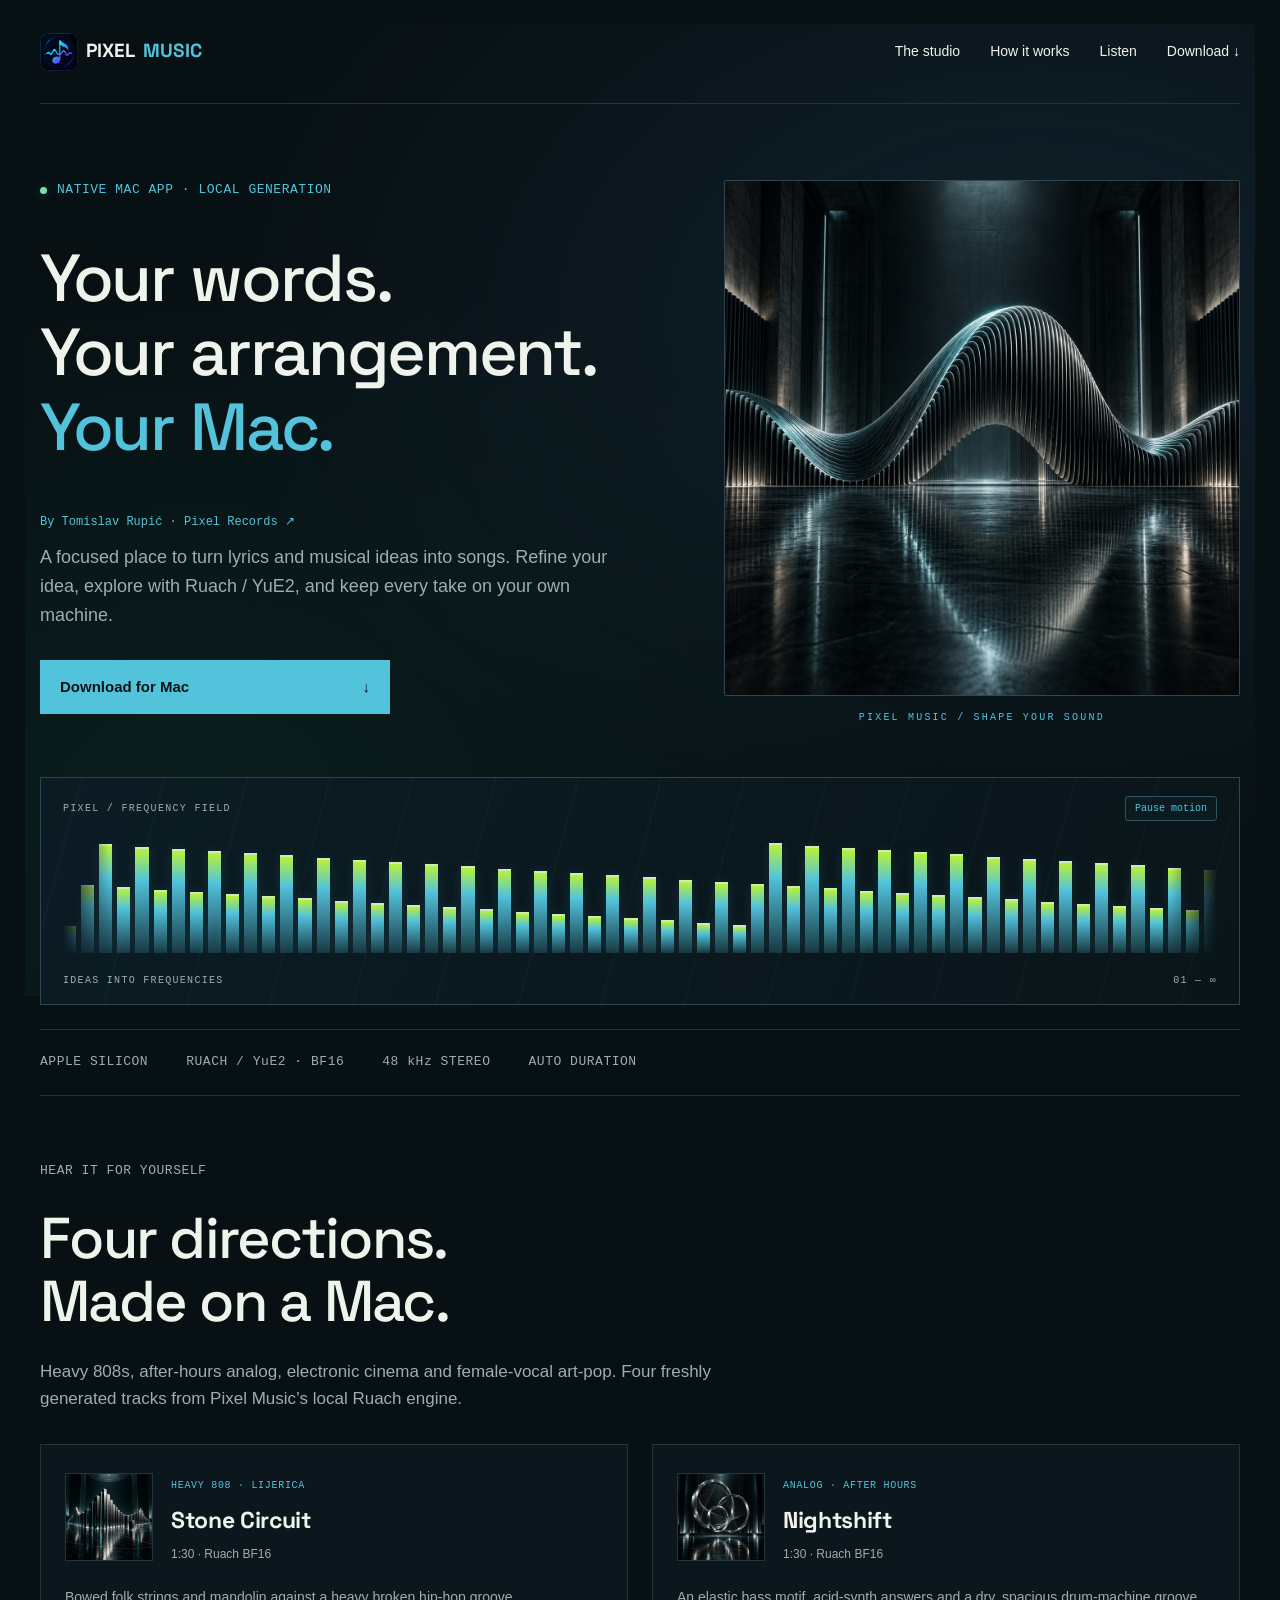
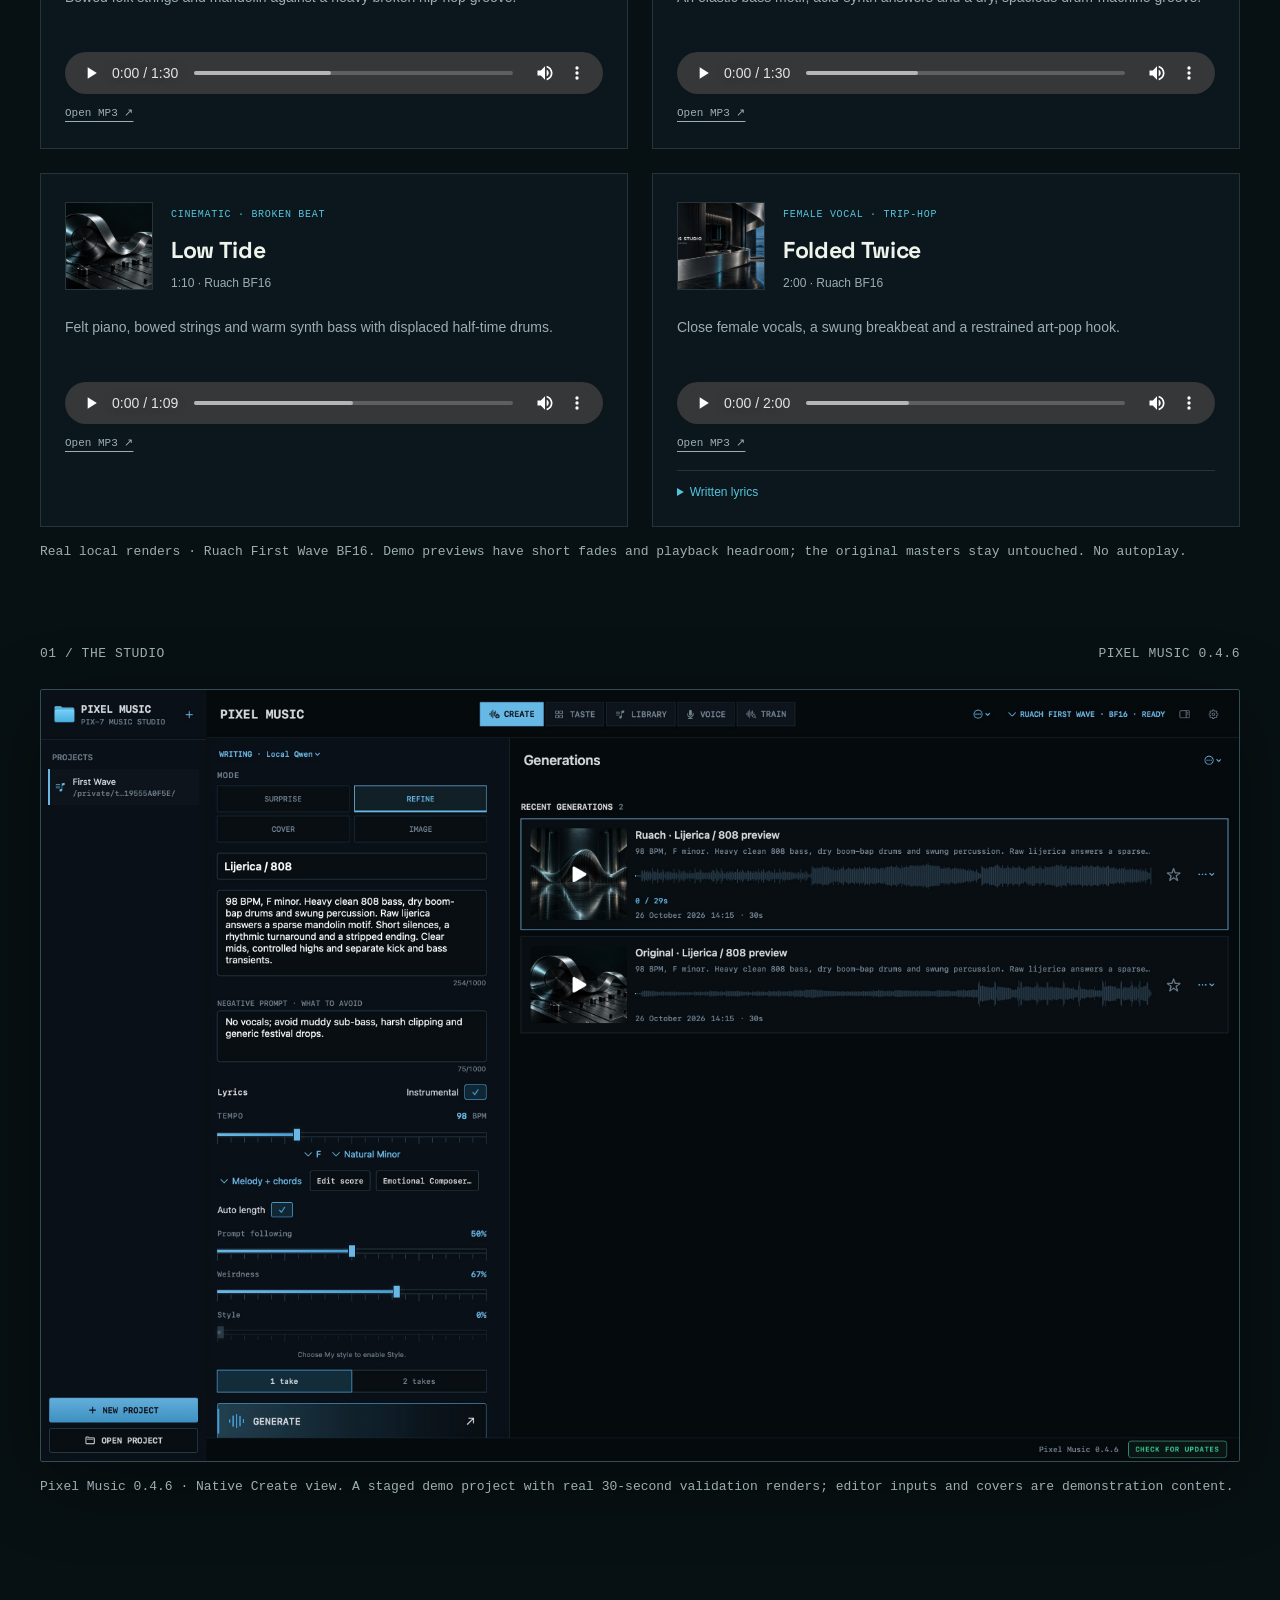
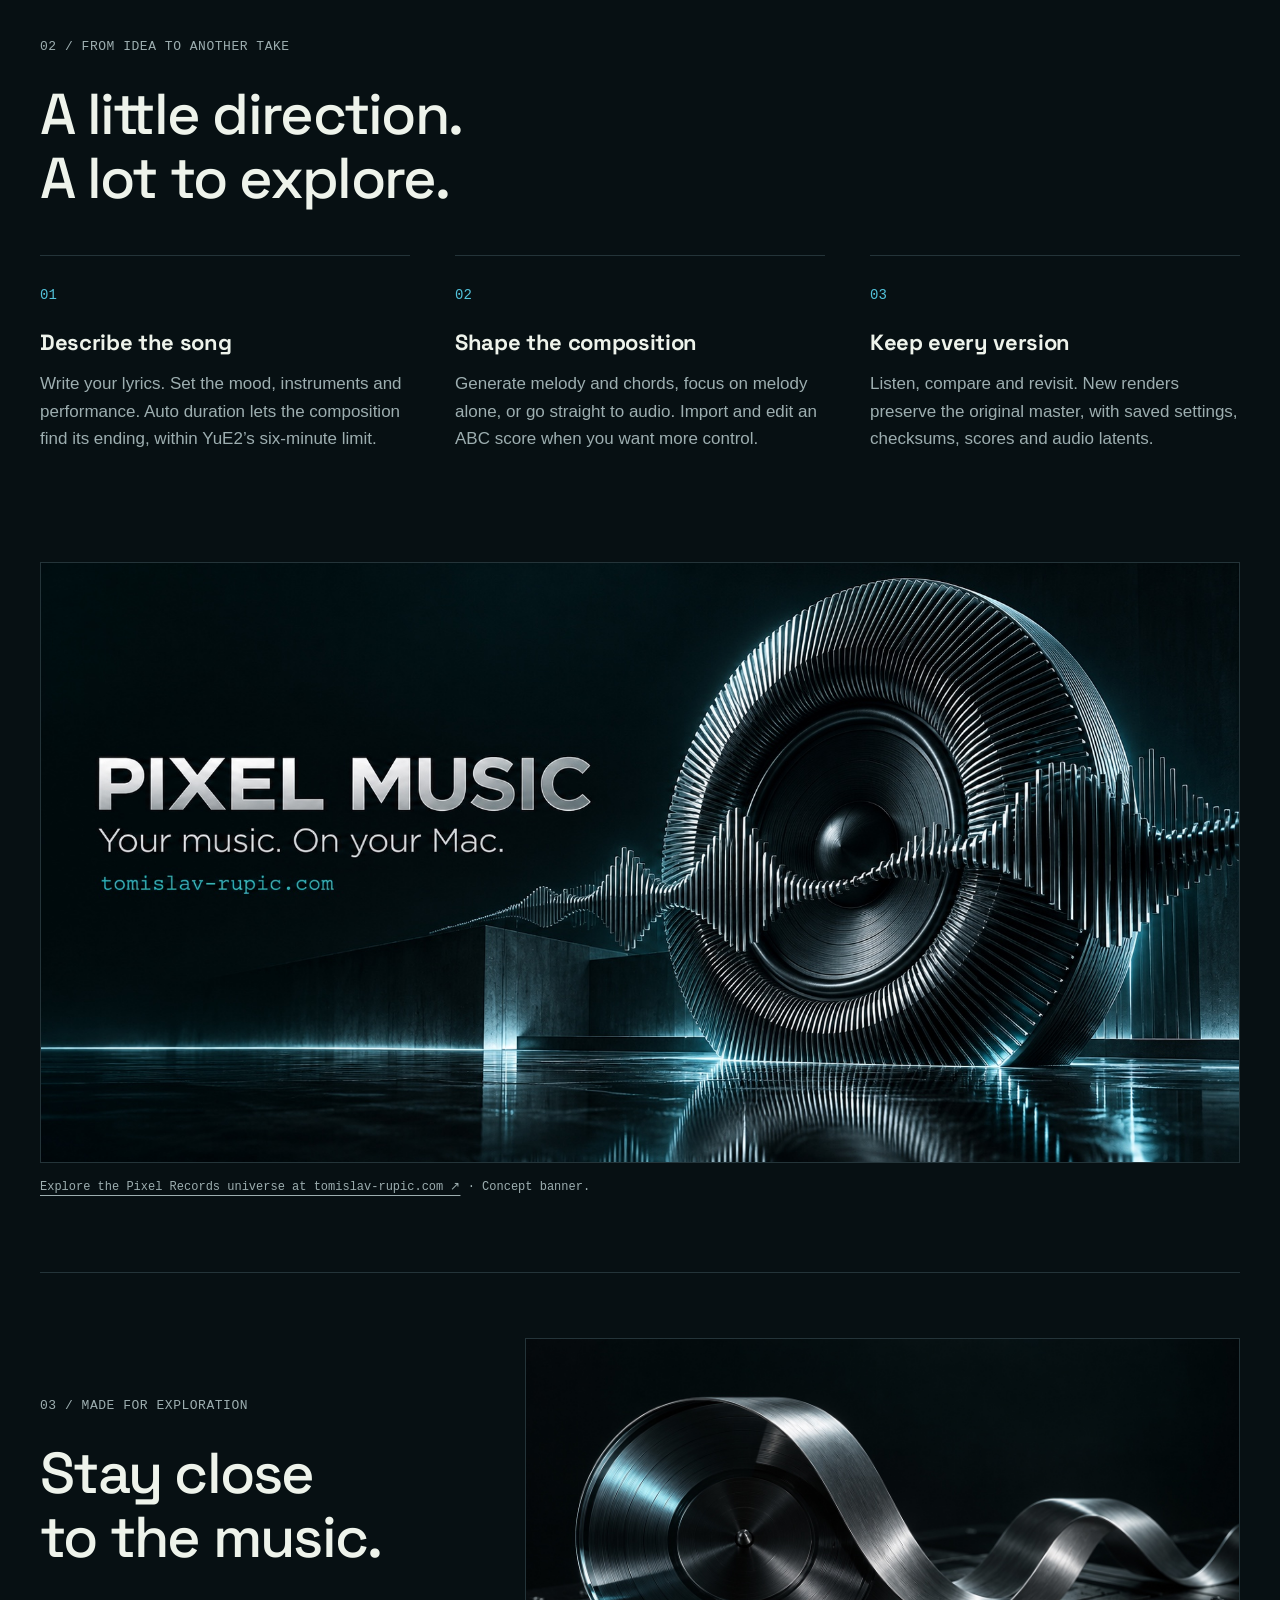
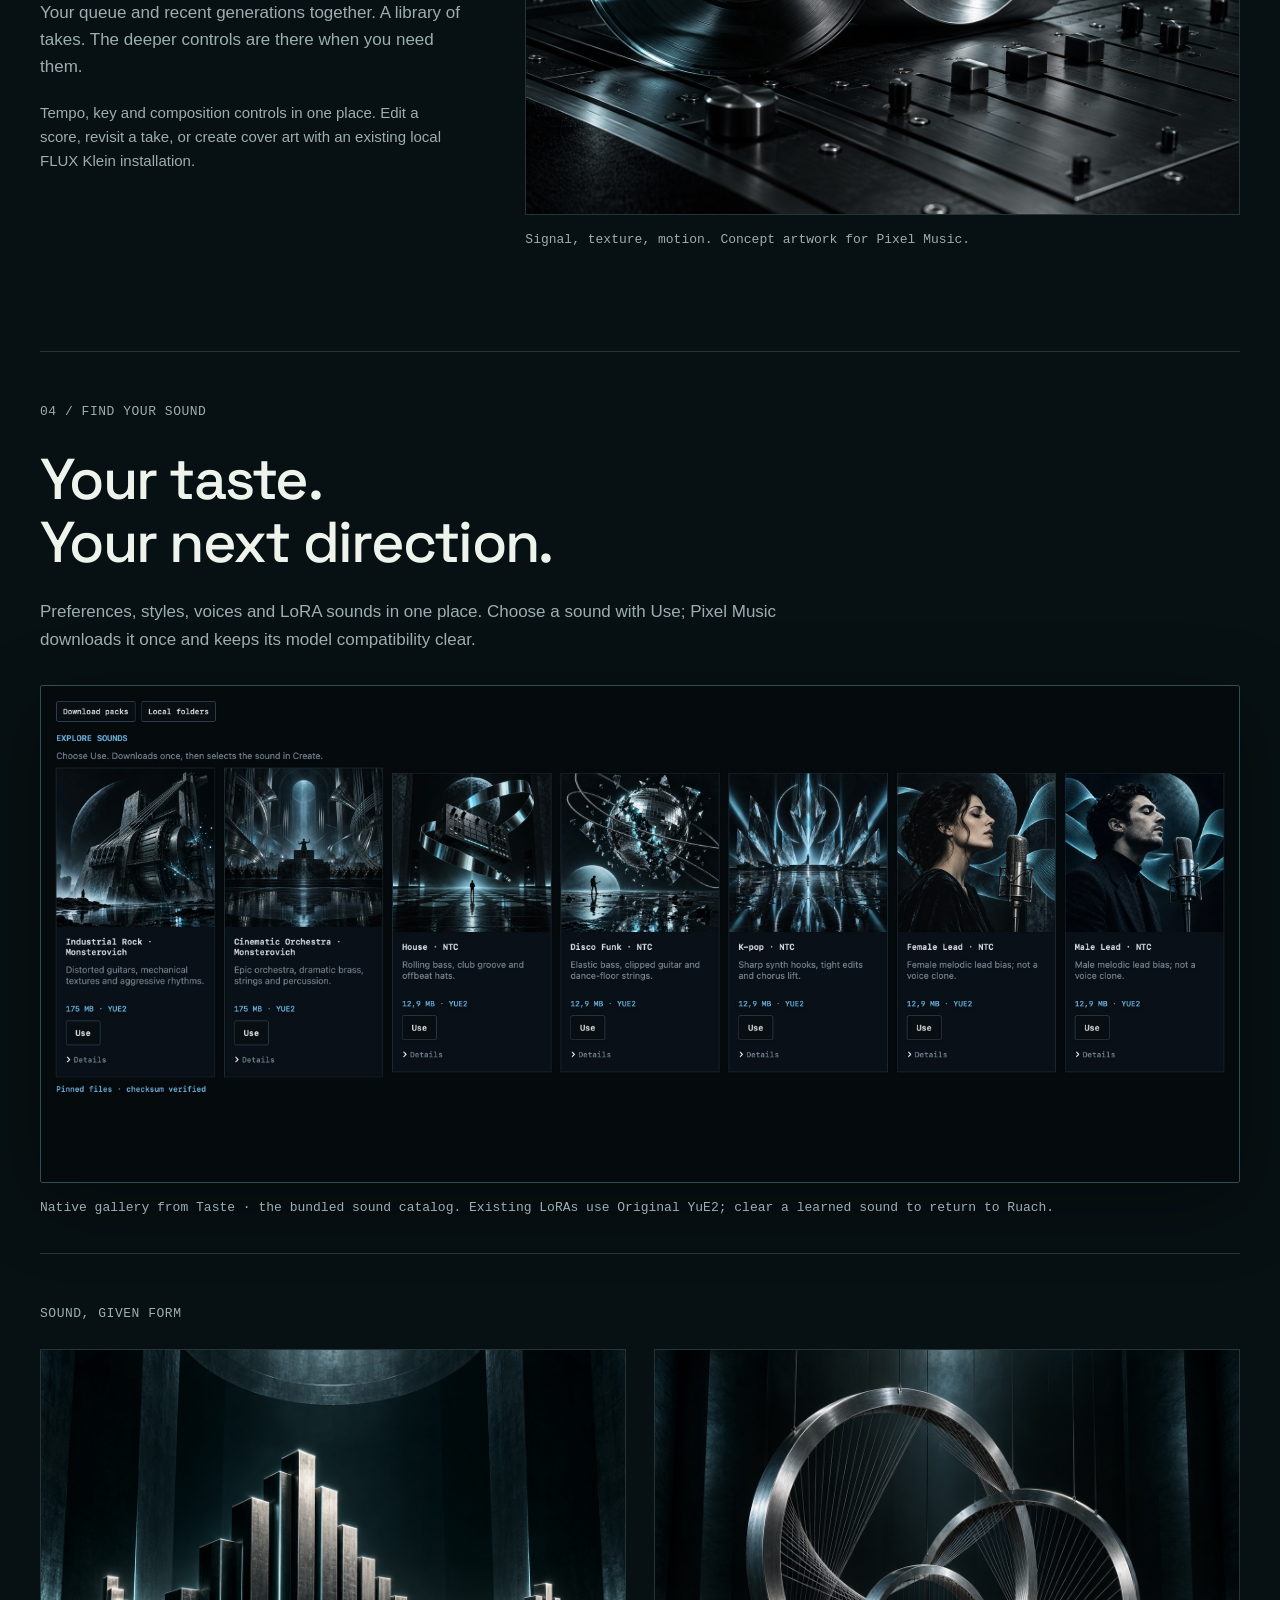
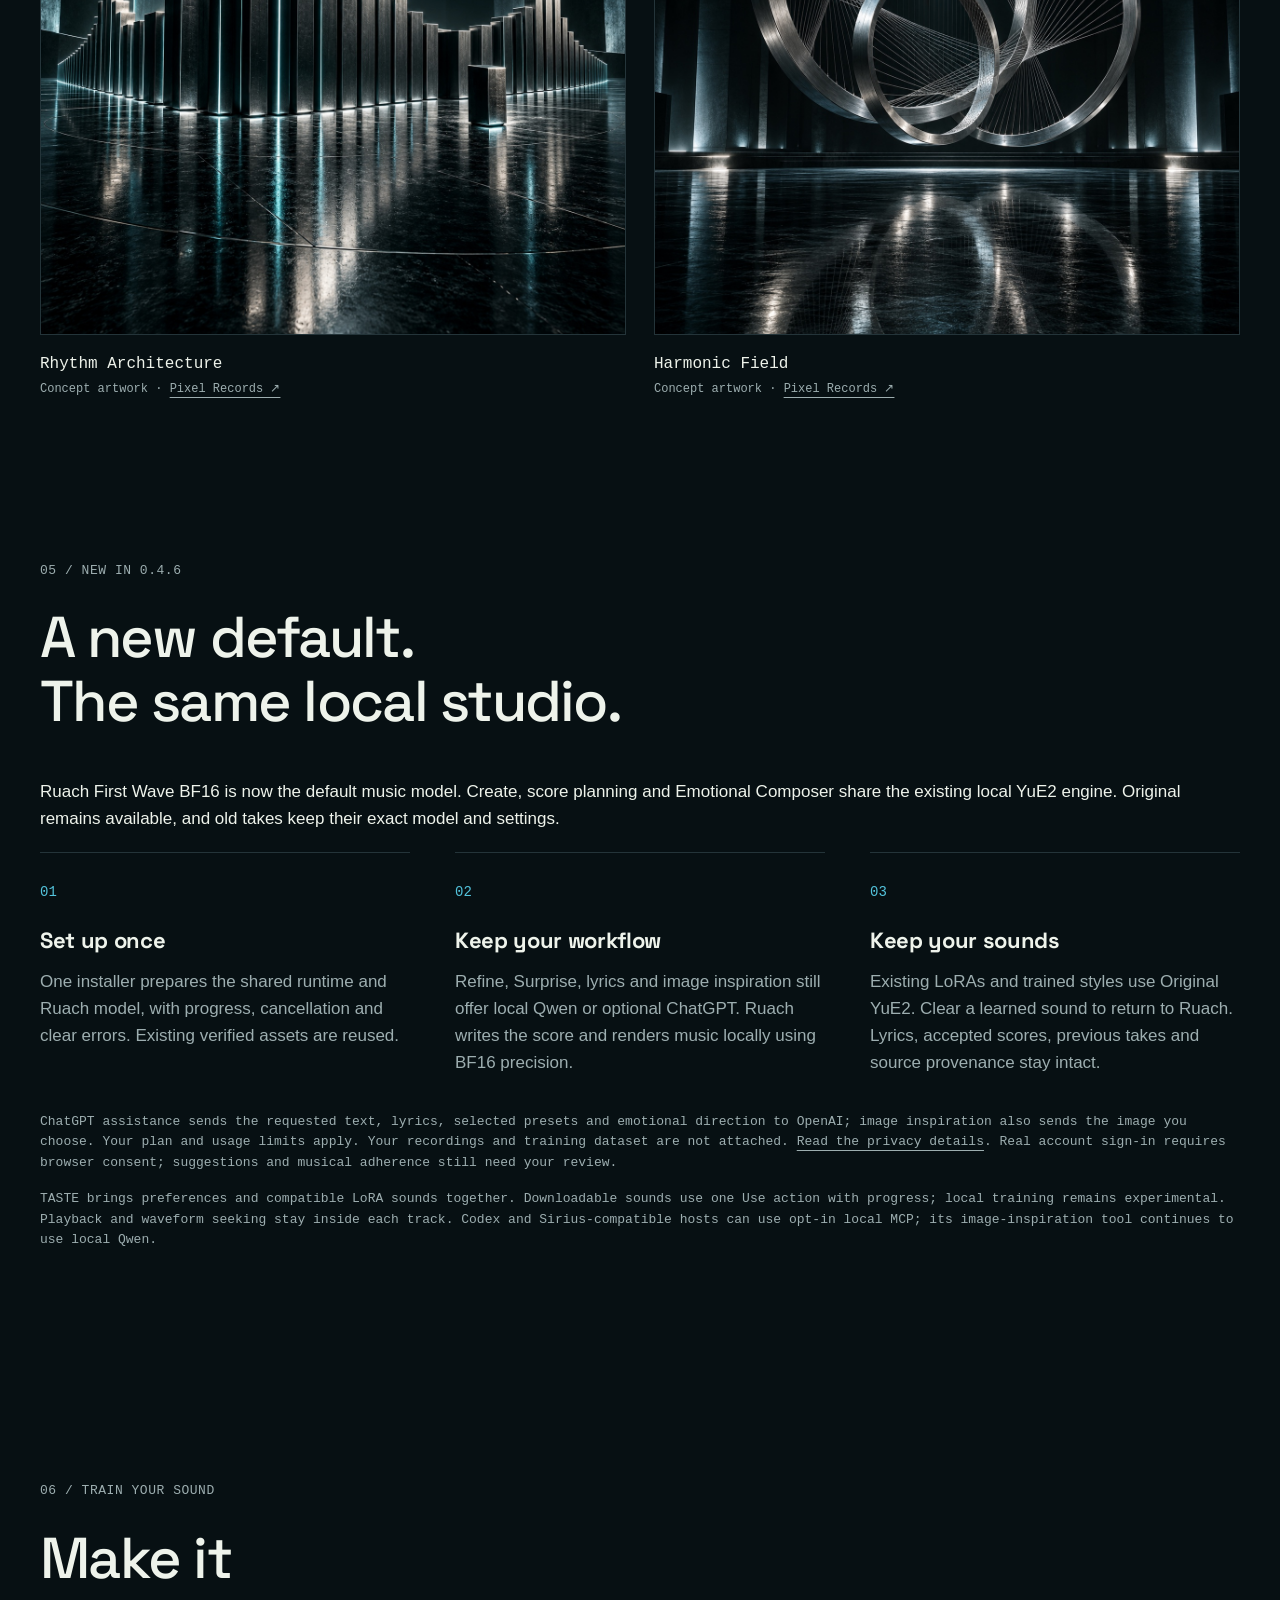
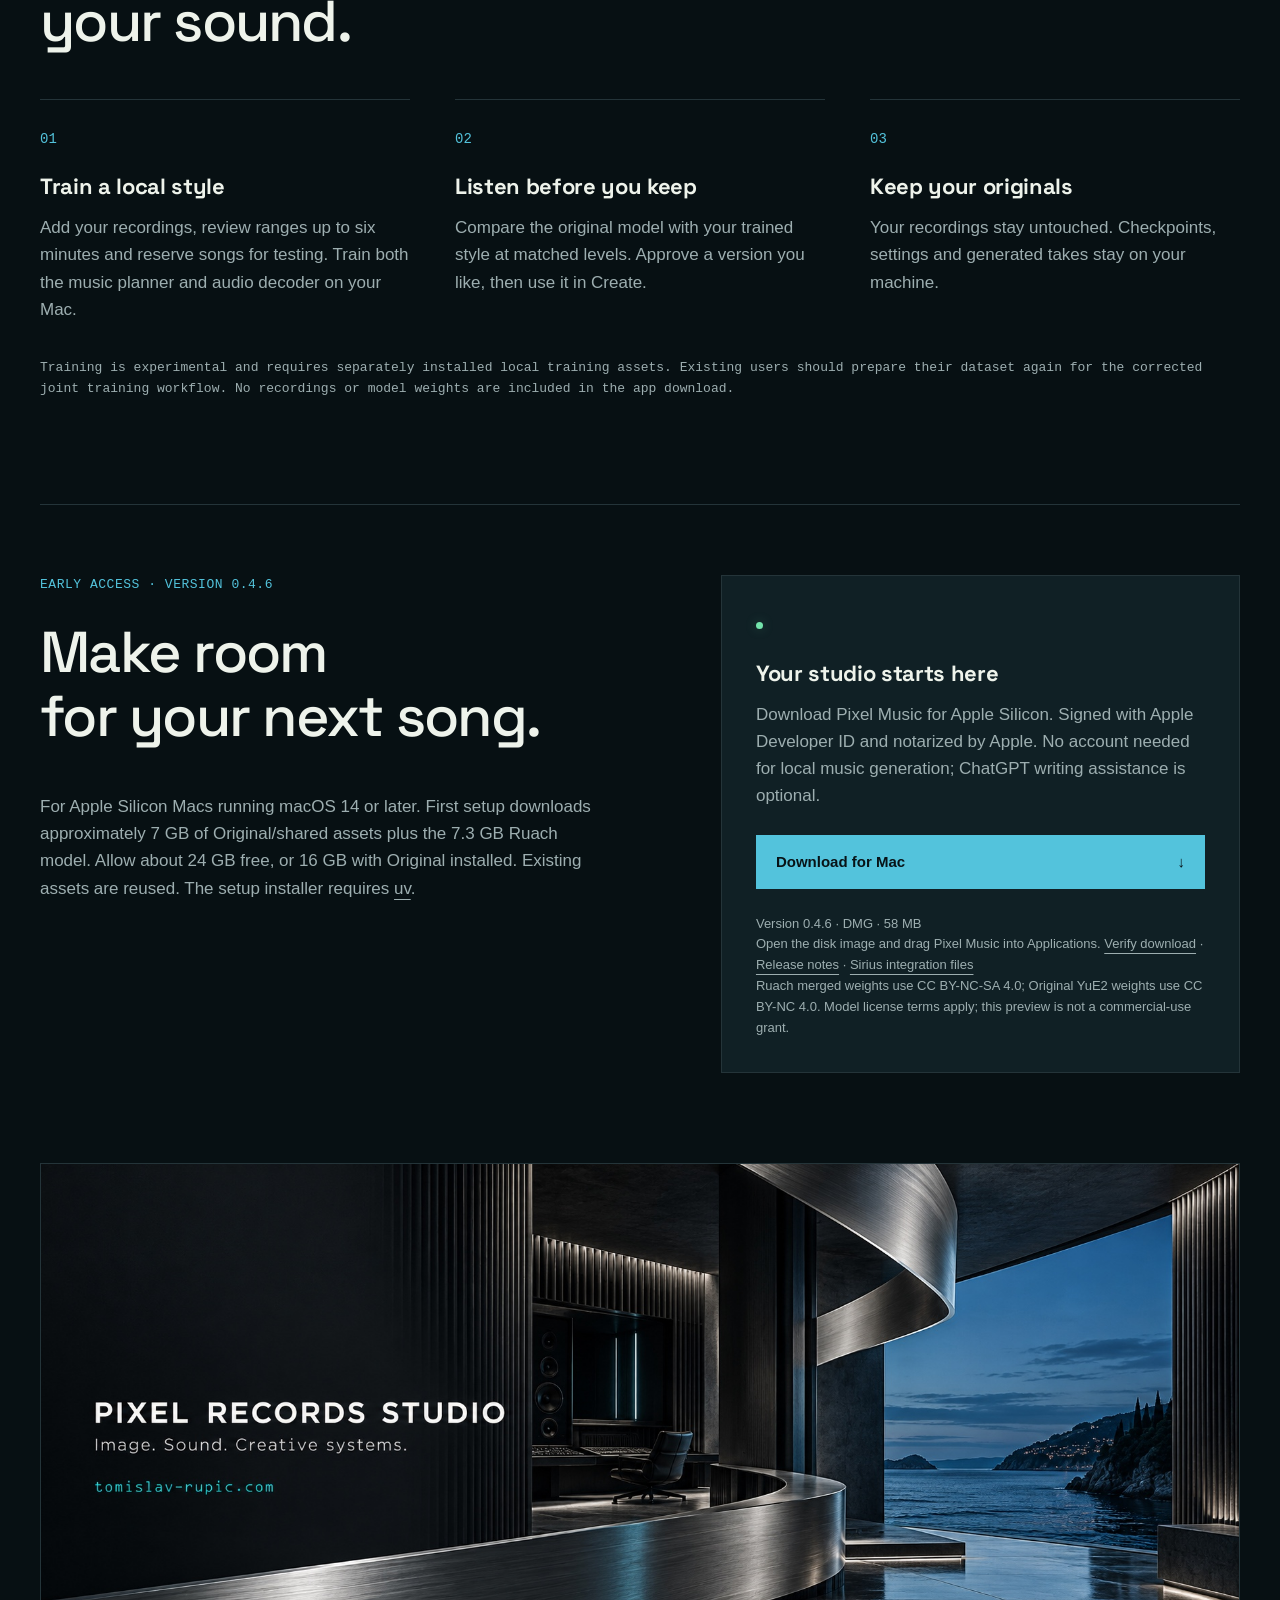
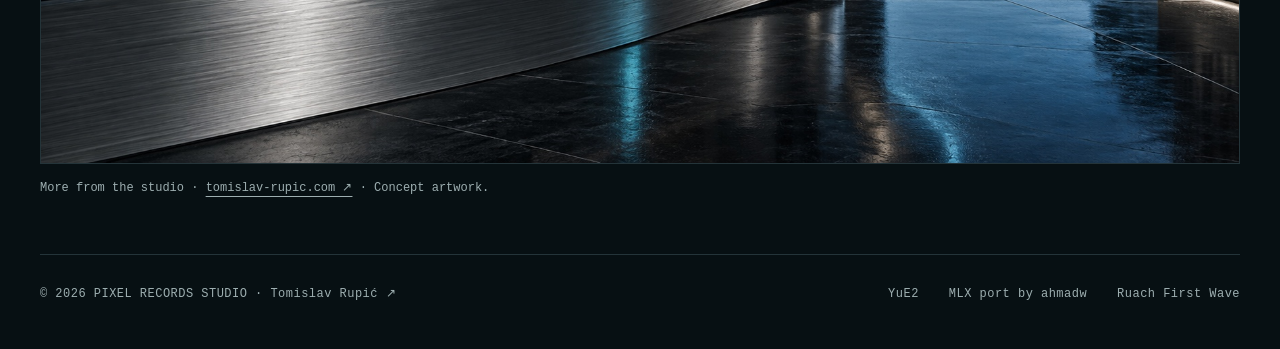
==== commit 565bd974: "Replace comparison clips with four fresh Ruach demo tracks" ====
--- a/index.html
+++ b/index.html
@@ -22,7 +22,7 @@
 <meta name="twitter:image" content="https://tomislavrupic.github.io/pixel-music-site/assets/pixel-music-wide-banner-v1.jpg">
 <meta name="twitter:image:alt" content="Pixel Music — Your music. On your Mac. By Tomislav Rupić · tomislav-rupic.com.">
 <link rel="icon" type="image/png" href="assets/app-icon.png">
-<link rel="stylesheet" href="style.css?v=20261026-audio-1">
+<link rel="stylesheet" href="style.css?v=20261026-demos-2">
 <script src="motion.js?v=20260913-5" defer></script>
 <script src="listen.js?v=20261026-1" defer></script>
 </head>
@@ -39,23 +39,63 @@
 </section>
 <section id="listen" class="wrap listen-section" aria-labelledby="listen-title">
 <div class="section-label">HEAR IT FOR YOURSELF</div>
-<h2 id="listen-title">Listen to Pixel Music.</h2>
-<p class="section-intro">One idea, two interpretations. The prompt: clean 808 bass, boom-bap drums, raw lijerica phrases and mandolin. Real local renders, ready to play.</p>
-<div class="listen-grid">
-<article class="listen-card">
-<div class="listen-card-heading"><img src="assets/ruach-waveform-hero-v1.jpg" width="88" height="88" alt="" loading="lazy"><div><span class="listen-model">RUACH FIRST WAVE · BF16</span><h3>Lijerica / 808</h3><p>Instrumental · 30-second preview</p></div></div>
-<audio controls preload="none" aria-label="Listen to Lijerica / 808 generated with Ruach First Wave"><source src="assets/audio/ruach-lijerica-808-30s-v1.mp3" type="audio/mpeg">Your browser does not support this audio player.</audio>
+<h2 id="listen-title">Four directions.<br>Made on a Mac.</h2>
+<p class="section-intro">Heavy 808s, after-hours analog, electronic cinema and female-vocal art-pop. Four freshly generated tracks from Pixel Music’s local Ruach engine.</p>
+<div class="listen-grid"><article class="listen-card">
+<div class="listen-card-heading"><img src="assets/rhythm-architecture-v1.jpg" width="88" height="88" alt="" loading="lazy"><div><span class="listen-model">HEAVY 808 · LIJERICA</span><h3>Stone Circuit</h3><p>1:30 · Ruach BF16</p></div></div>
+<p class="listen-description">Bowed folk strings and mandolin against a heavy broken hip-hop groove.</p>
+<audio controls preload="metadata" src="assets/audio/stone-circuit-ruach-v1.mp3" aria-label="Listen to Stone Circuit, generated locally in Pixel Music">Your browser does not support this audio player.</audio>
 <p class="audio-error" role="status" hidden>The preview could not load. Retry with the player, or open the MP3 below.</p>
-<a class="audio-download" href="assets/audio/ruach-lijerica-808-30s-v1.mp3">Open MP3 ↗</a>
+<a class="audio-download" href="assets/audio/stone-circuit-ruach-v1.mp3">Open MP3 ↗</a>
 </article>
 <article class="listen-card">
-<div class="listen-card-heading"><img src="assets/analog-ribbon-v1.jpg" width="88" height="88" alt="" loading="lazy"><div><span class="listen-model">ORIGINAL YUE2 · BF16</span><h3>Lijerica / 808</h3><p>Instrumental · 30-second preview</p></div></div>
-<audio controls preload="none" aria-label="Listen to Lijerica / 808 generated with Original YuE2"><source src="assets/audio/original-lijerica-808-30s-v1.mp3" type="audio/mpeg">Your browser does not support this audio player.</audio>
+<div class="listen-card-heading"><img src="assets/harmonic-field-v1.jpg" width="88" height="88" alt="" loading="lazy"><div><span class="listen-model">ANALOG · AFTER HOURS</span><h3>Nightshift</h3><p>1:30 · Ruach BF16</p></div></div>
+<p class="listen-description">An elastic bass motif, acid-synth answers and a dry, spacious drum-machine groove.</p>
+<audio controls preload="metadata" src="assets/audio/nightshift-ruach-v1.mp3" aria-label="Listen to Nightshift, generated locally in Pixel Music">Your browser does not support this audio player.</audio>
 <p class="audio-error" role="status" hidden>The preview could not load. Retry with the player, or open the MP3 below.</p>
-<a class="audio-download" href="assets/audio/original-lijerica-808-30s-v1.mp3">Open MP3 ↗</a>
+<a class="audio-download" href="assets/audio/nightshift-ruach-v1.mp3">Open MP3 ↗</a>
 </article>
-</div>
-<p class="caption">The same prompt, score and seed; two music models. Short previews may stop before the musical ending. Levels are as rendered.</p>
+<article class="listen-card">
+<div class="listen-card-heading"><img src="assets/analog-ribbon-v1.jpg" width="88" height="88" alt="" loading="lazy"><div><span class="listen-model">CINEMATIC · BROKEN BEAT</span><h3>Low Tide</h3><p>1:10 · Ruach BF16</p></div></div>
+<p class="listen-description">Felt piano, bowed strings and warm synth bass with displaced half-time drums.</p>
+<audio controls preload="metadata" src="assets/audio/low-tide-ruach-v1.mp3" aria-label="Listen to Low Tide, generated locally in Pixel Music">Your browser does not support this audio player.</audio>
+<p class="audio-error" role="status" hidden>The preview could not load. Retry with the player, or open the MP3 below.</p>
+<a class="audio-download" href="assets/audio/low-tide-ruach-v1.mp3">Open MP3 ↗</a>
+</article>
+<article class="listen-card">
+<div class="listen-card-heading"><img src="assets/pixel-records-wide-banner-v1.jpg" width="88" height="88" alt="" loading="lazy"><div><span class="listen-model">FEMALE VOCAL · TRIP-HOP</span><h3>Folded Twice</h3><p>2:00 · Ruach BF16</p></div></div>
+<p class="listen-description">Close female vocals, a swung breakbeat and a restrained art-pop hook.</p>
+<audio controls preload="metadata" src="assets/audio/folded-twice-ruach-v1.mp3" aria-label="Listen to Folded Twice, generated locally in Pixel Music">Your browser does not support this audio player.</audio>
+<p class="audio-error" role="status" hidden>The preview could not load. Retry with the player, or open the MP3 below.</p>
+<a class="audio-download" href="assets/audio/folded-twice-ruach-v1.mp3">Open MP3 ↗</a><details class="demo-lyrics"><summary>Written lyrics</summary><pre>[verse]
+You took the long way home again
+I watched the numbers change
+A cup beside the empty chair
+The room stayed much the same
+
+[chorus]
+Leave one thing unfinished
+Let it pull me through
+I can live with a little distance
+If the distance moves
+
+[verse]
+The train went north without us
+Your ticket folded twice
+I kept the part you tore away
+You kept the other side
+
+[chorus]
+Leave one thing unfinished
+Let it pull me through
+I can live with a little distance
+If the distance moves
+
+[outro]
+Your ticket folded twice
+You kept the other side</pre></details>
+</article></div>
+<p class="caption">Real local renders · Ruach First Wave BF16. Demo previews have short fades and playback headroom; the original masters stay untouched. No autoplay.</p>
 </section>
 <section id="studio" class="showcase wrap">
 <div class="section-label"><span>01 / THE STUDIO</span><span>PIXEL MUSIC 0.4.6</span></div>
--- a/style.css
+++ b/style.css
@@ -90,3 +90,10 @@
 .audio-error{font-size:13px;color:#e0b57d;margin:14px 0 0}
 @media(max-width:700px){.listen-section{padding-top:40px}.listen-grid{grid-template-columns:1fr;gap:16px}.listen-card{padding:18px}.listen-card-heading{gap:14px}.listen-card-heading img{width:72px;height:72px}.listen-card h3{font-size:21px}}
 @media(max-width:480px){nav a.listen-link{display:block}}
+
+/* Fresh musical directions, retaining the same native player. */
+.listen-description{min-height:48px;margin:0 0 18px;color:var(--muted);font-size:14px;line-height:1.6}
+.demo-lyrics{margin-top:16px;border-top:1px solid var(--line);padding-top:12px;font-size:12px;color:var(--muted)}
+.demo-lyrics summary{cursor:pointer;color:var(--cyan)}
+.demo-lyrics pre{font-family:inherit;font-size:13px;line-height:1.8;white-space:pre-wrap;overflow-wrap:anywhere;margin:14px 0 0}
+@media(max-width:700px){.listen-description{min-height:0}}
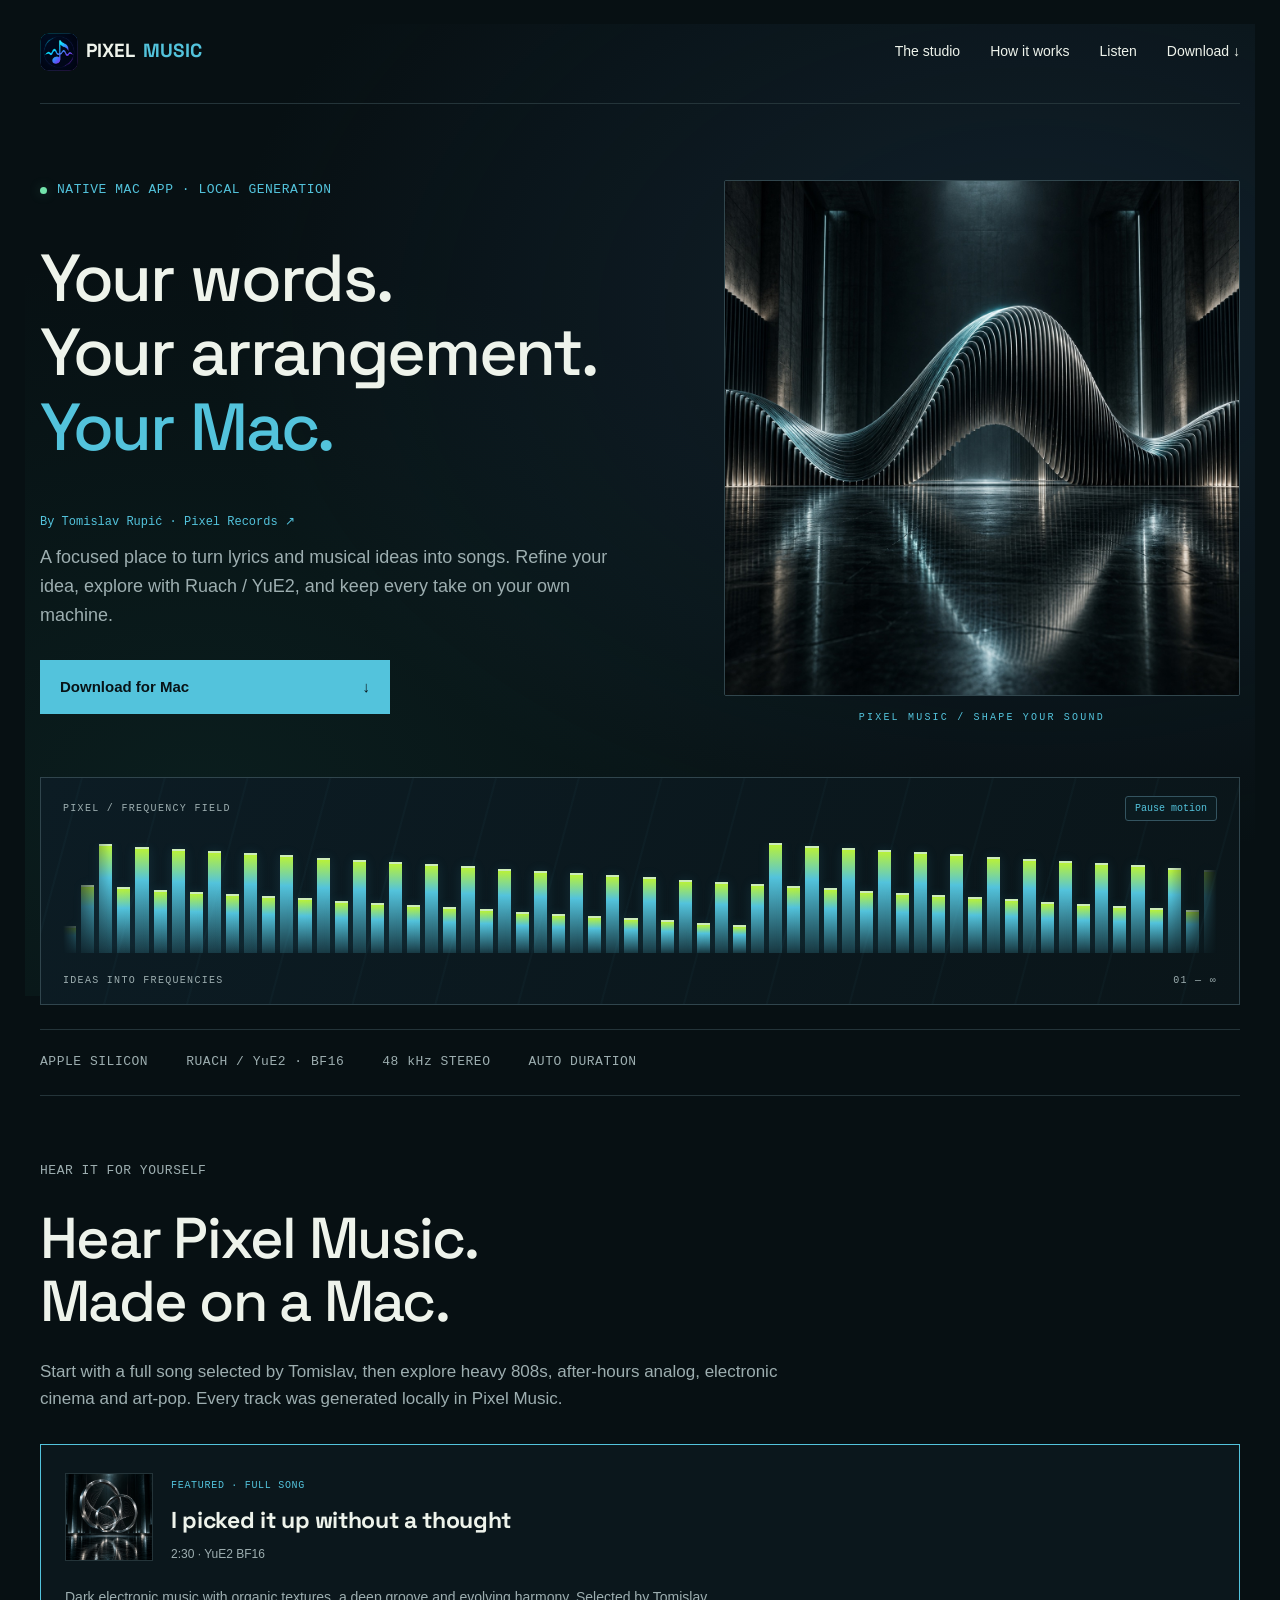
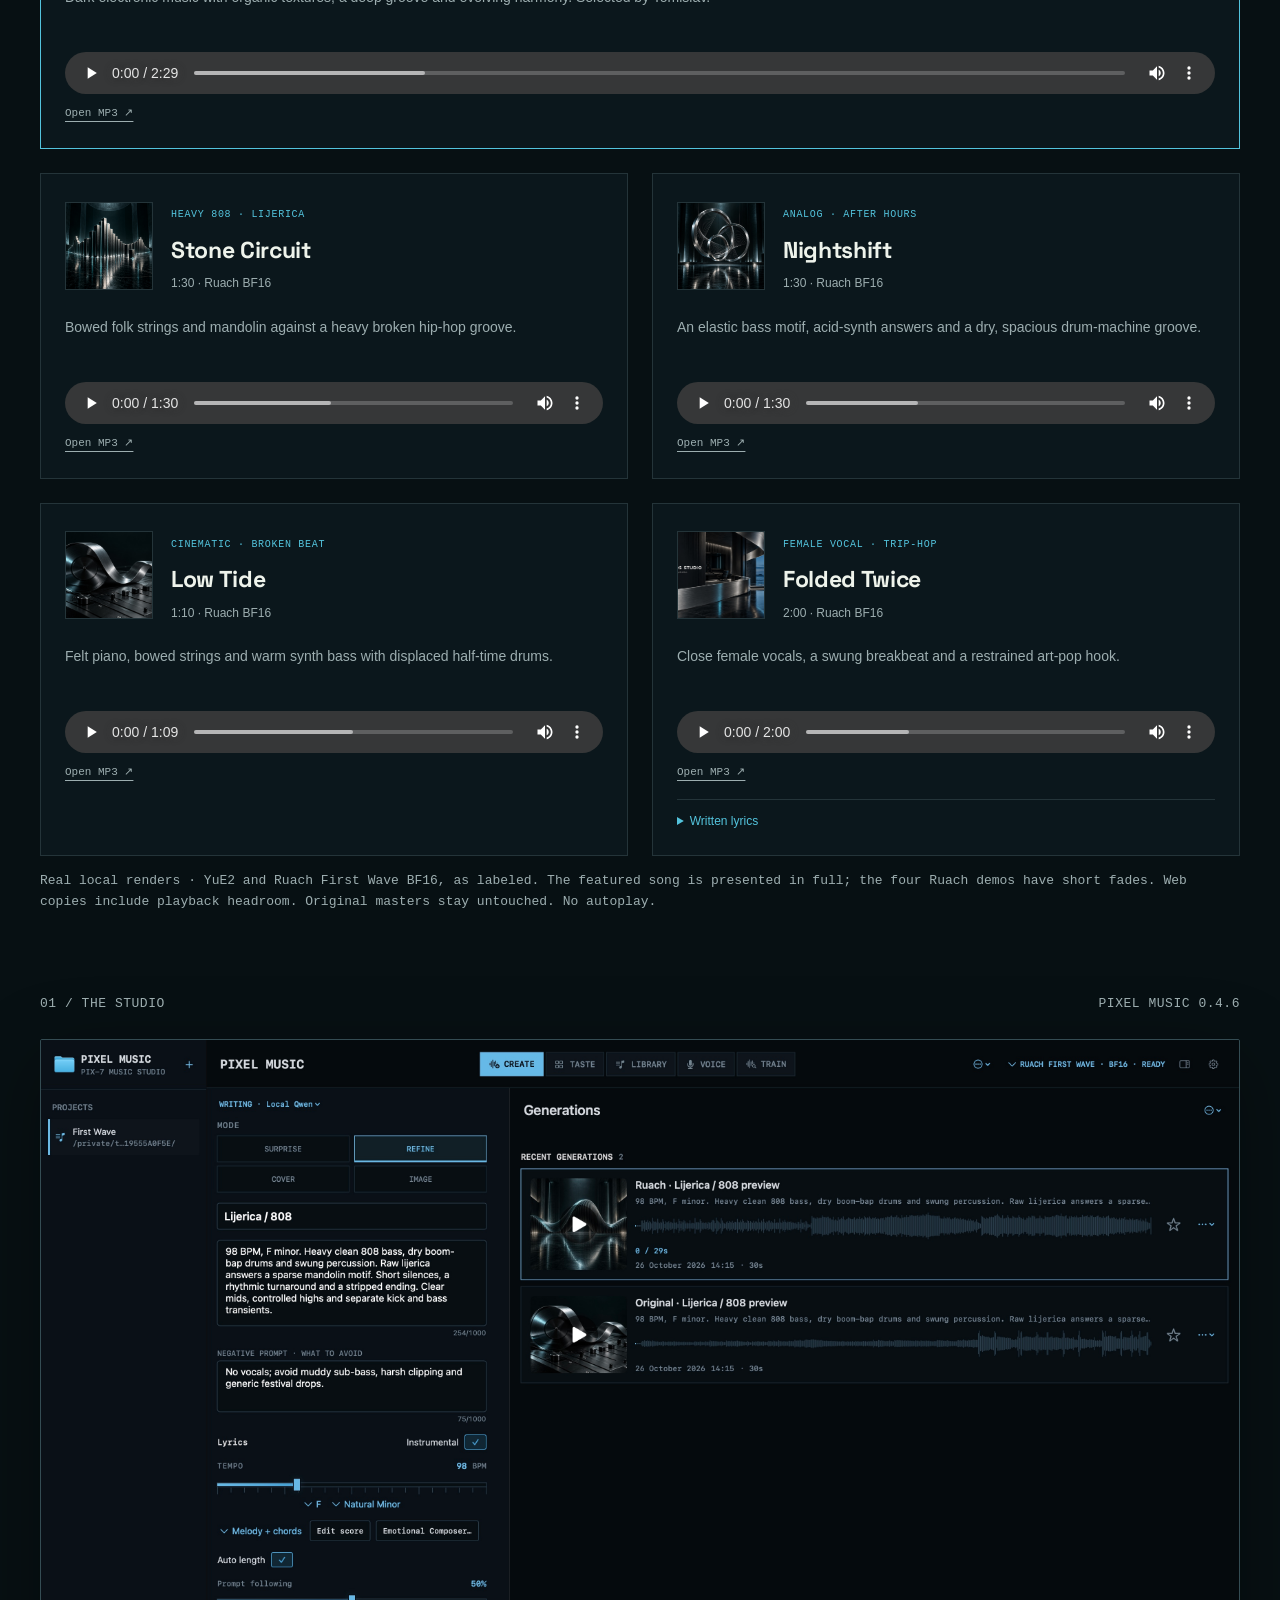
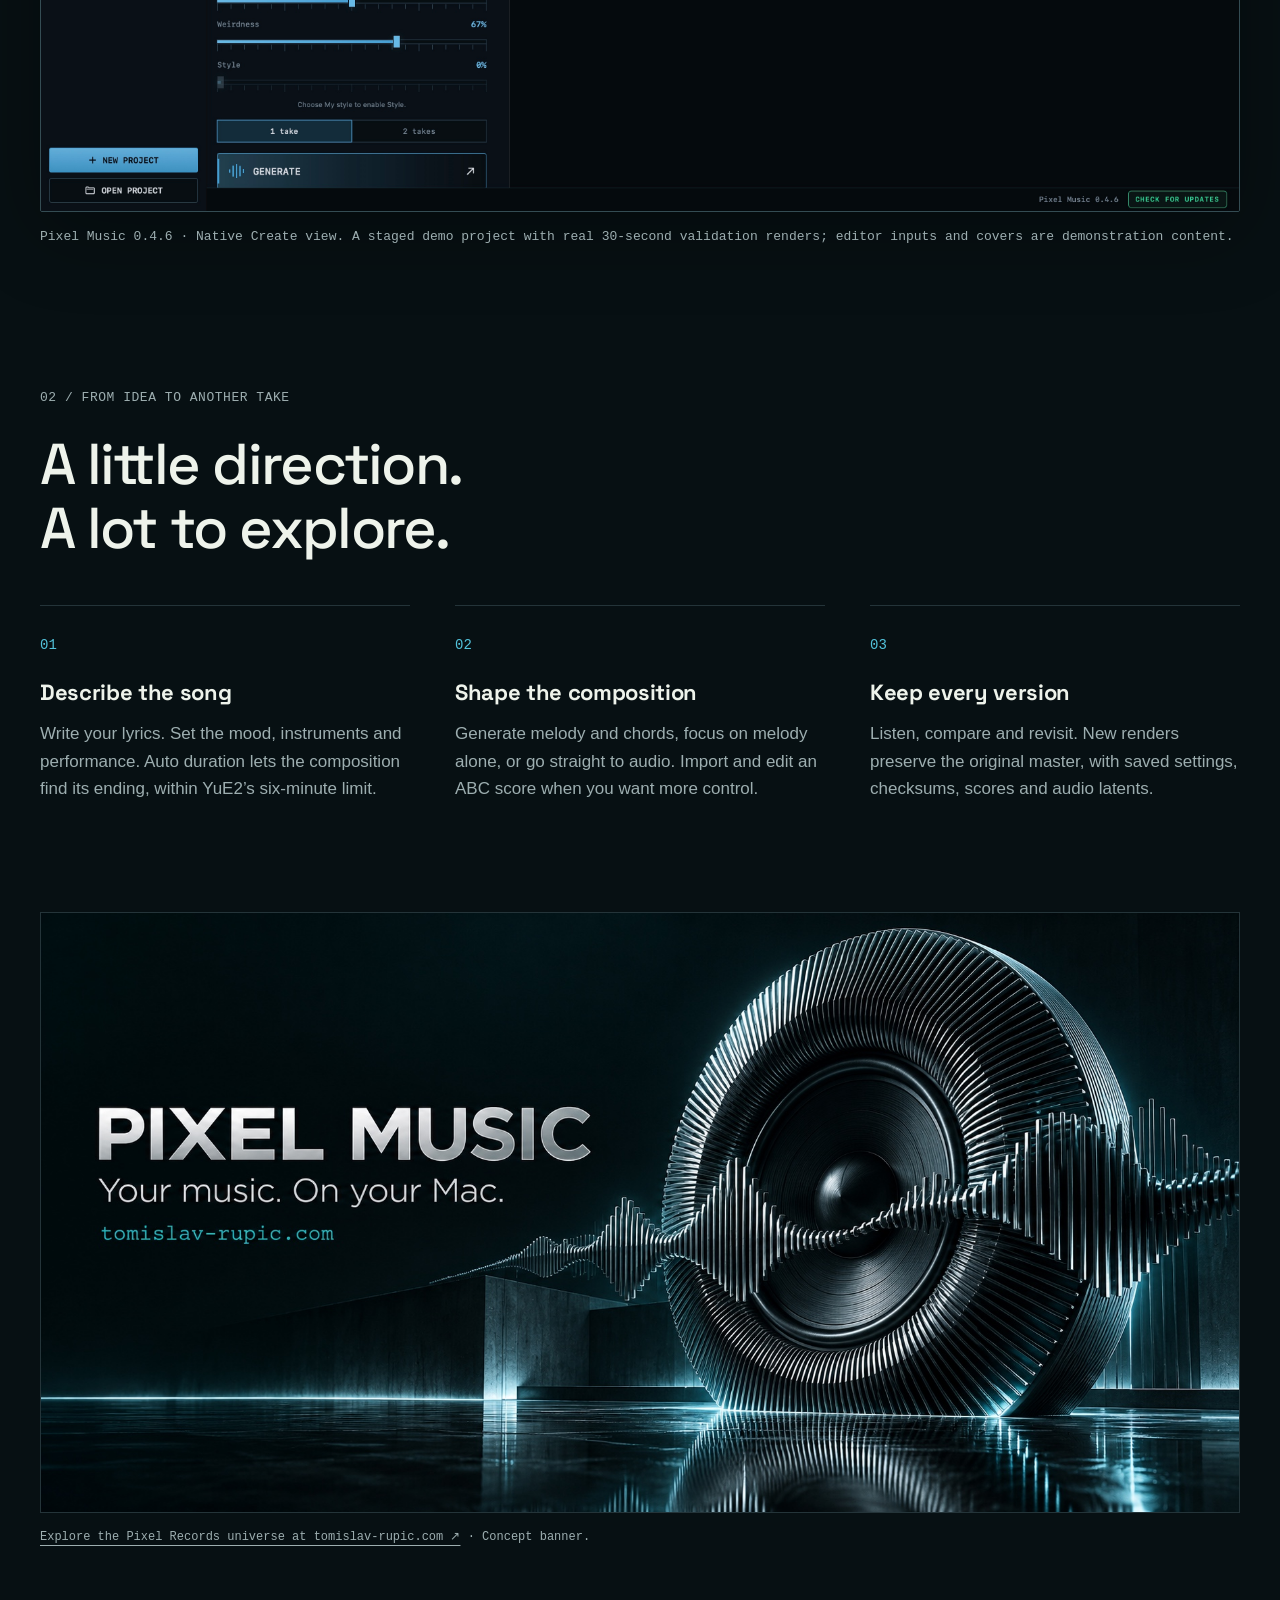
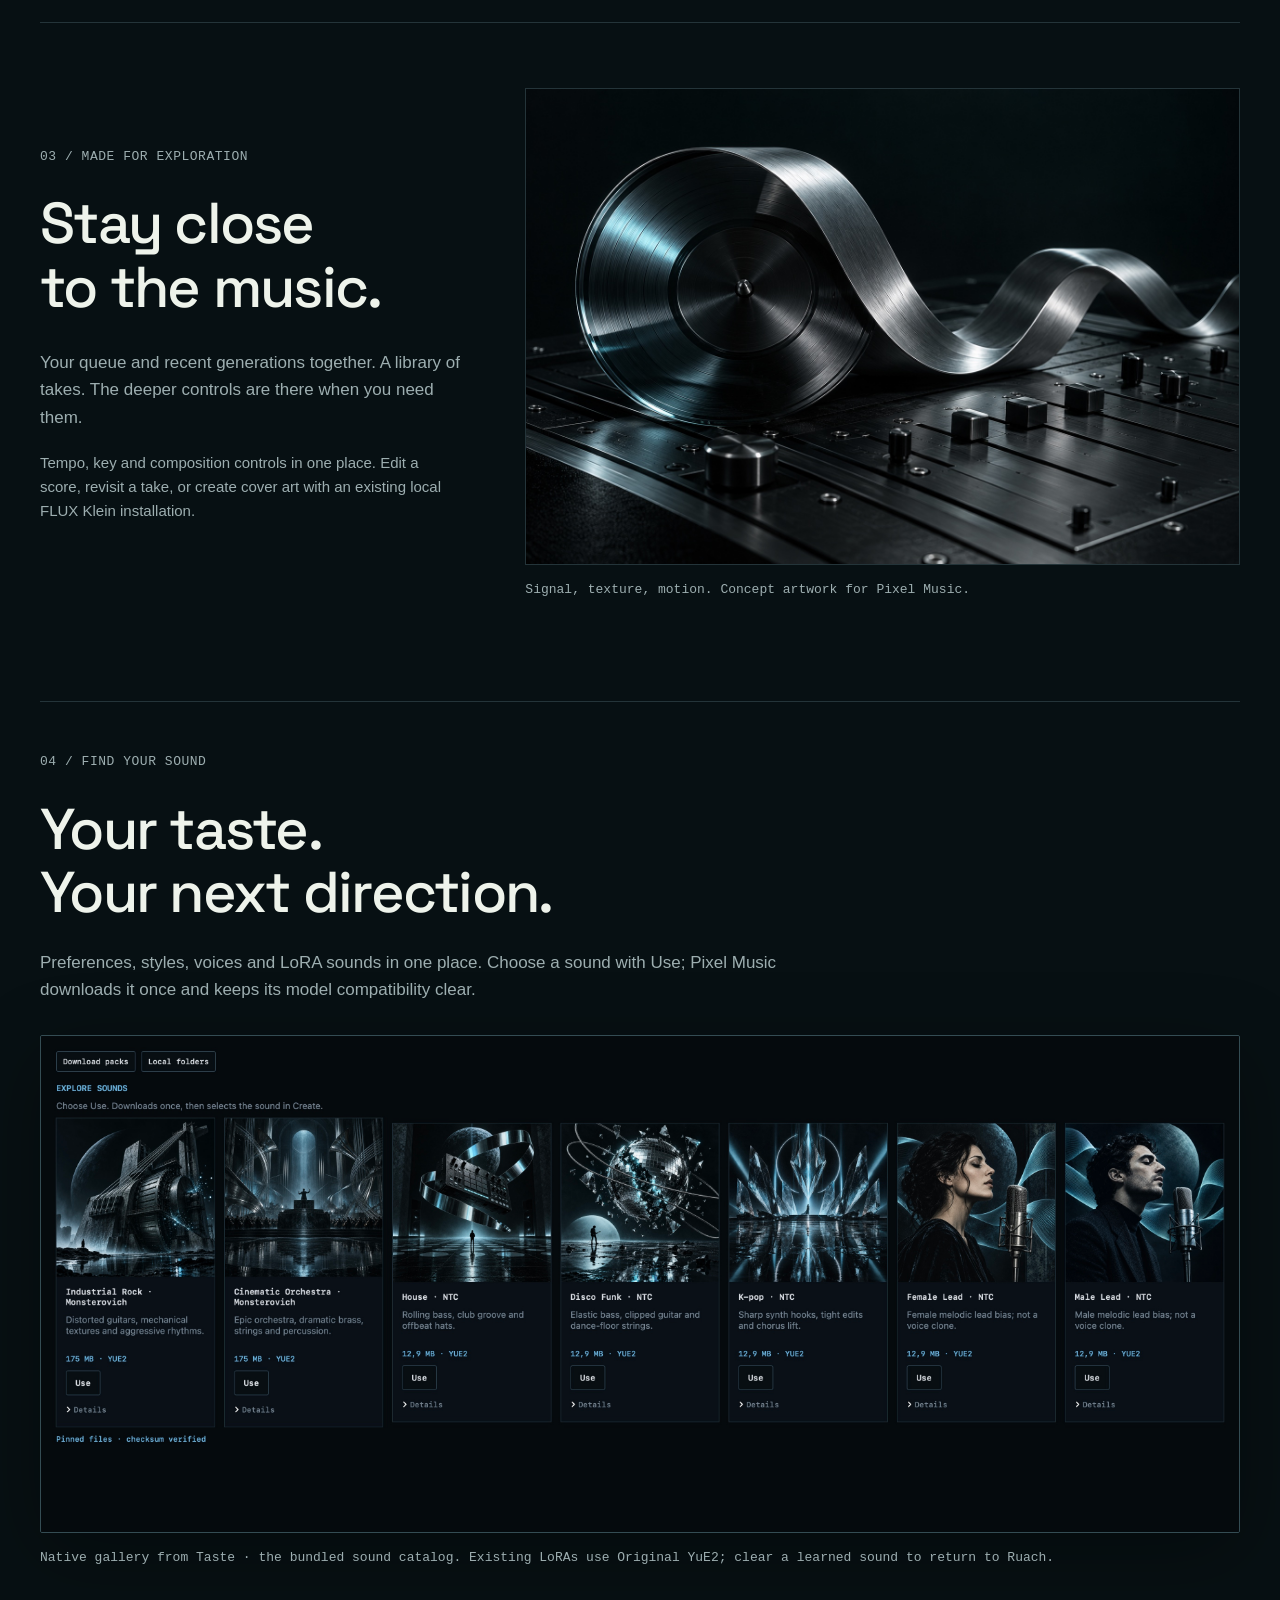
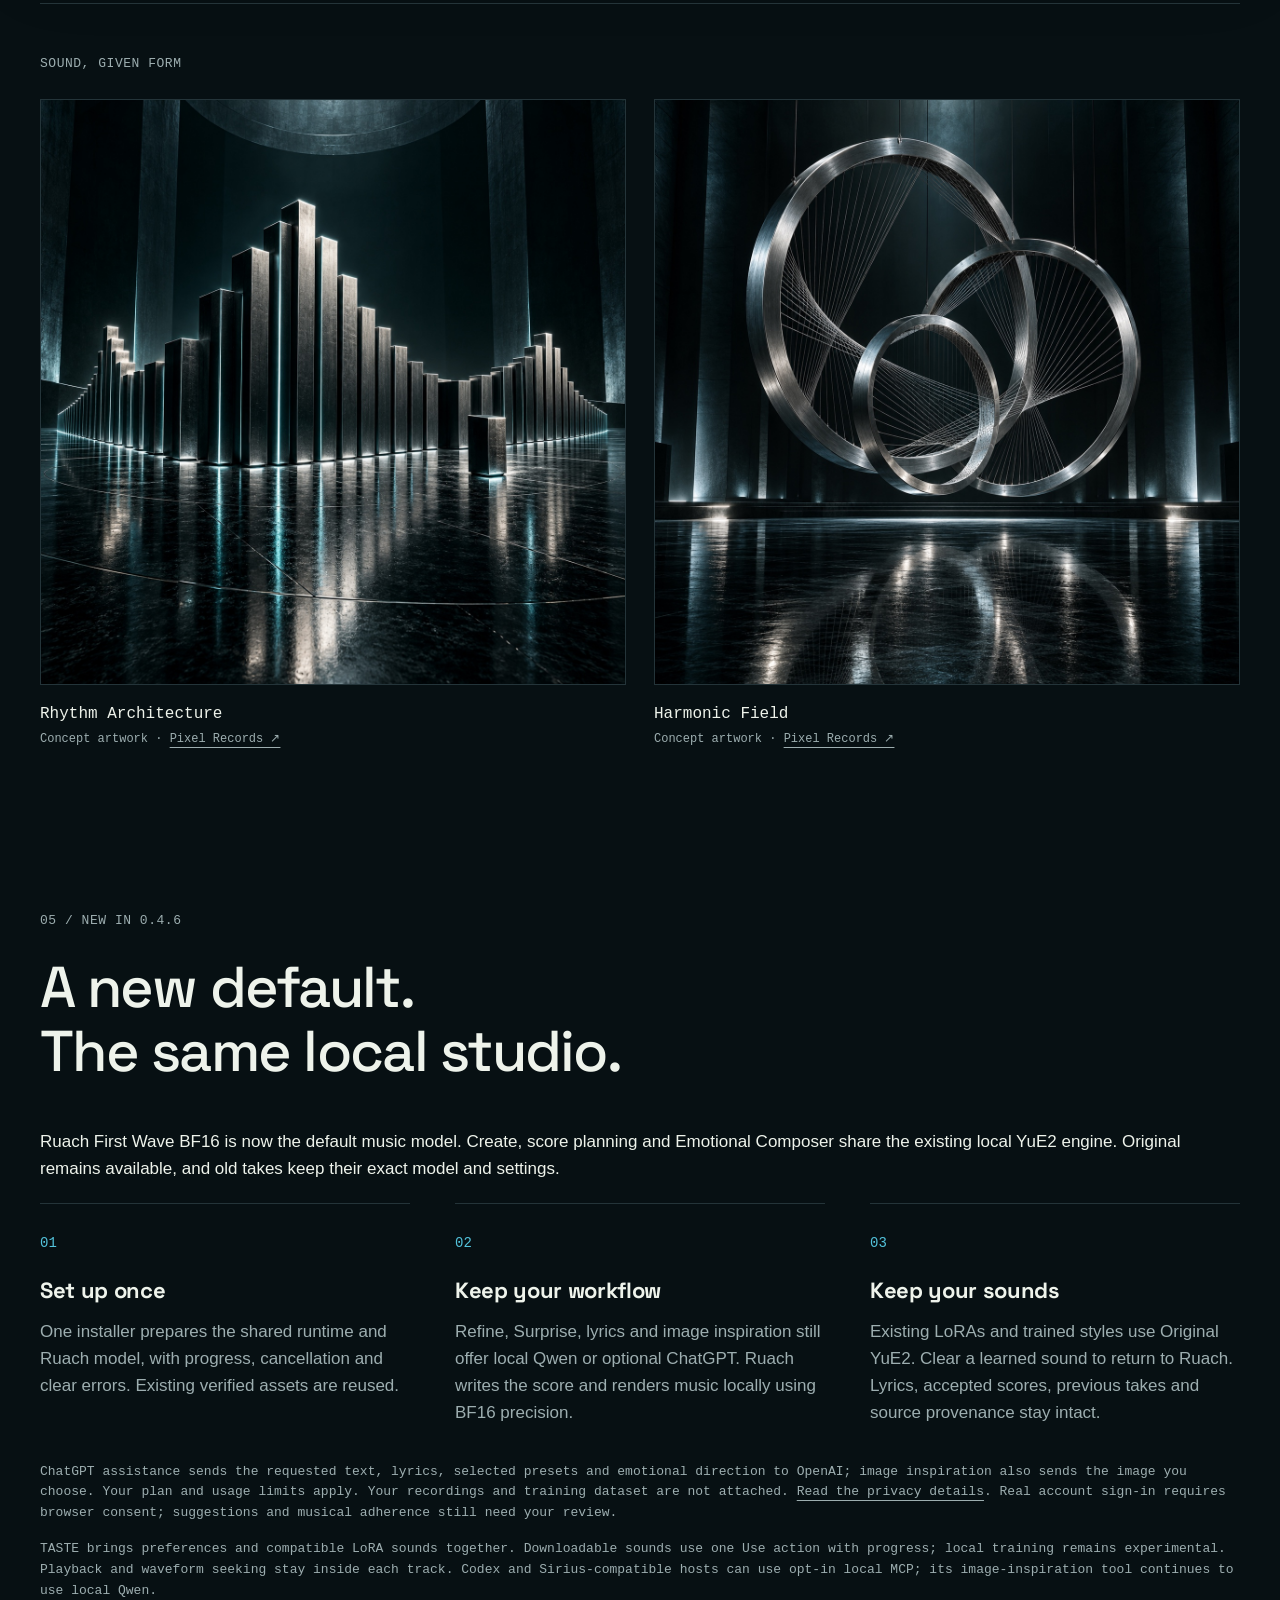
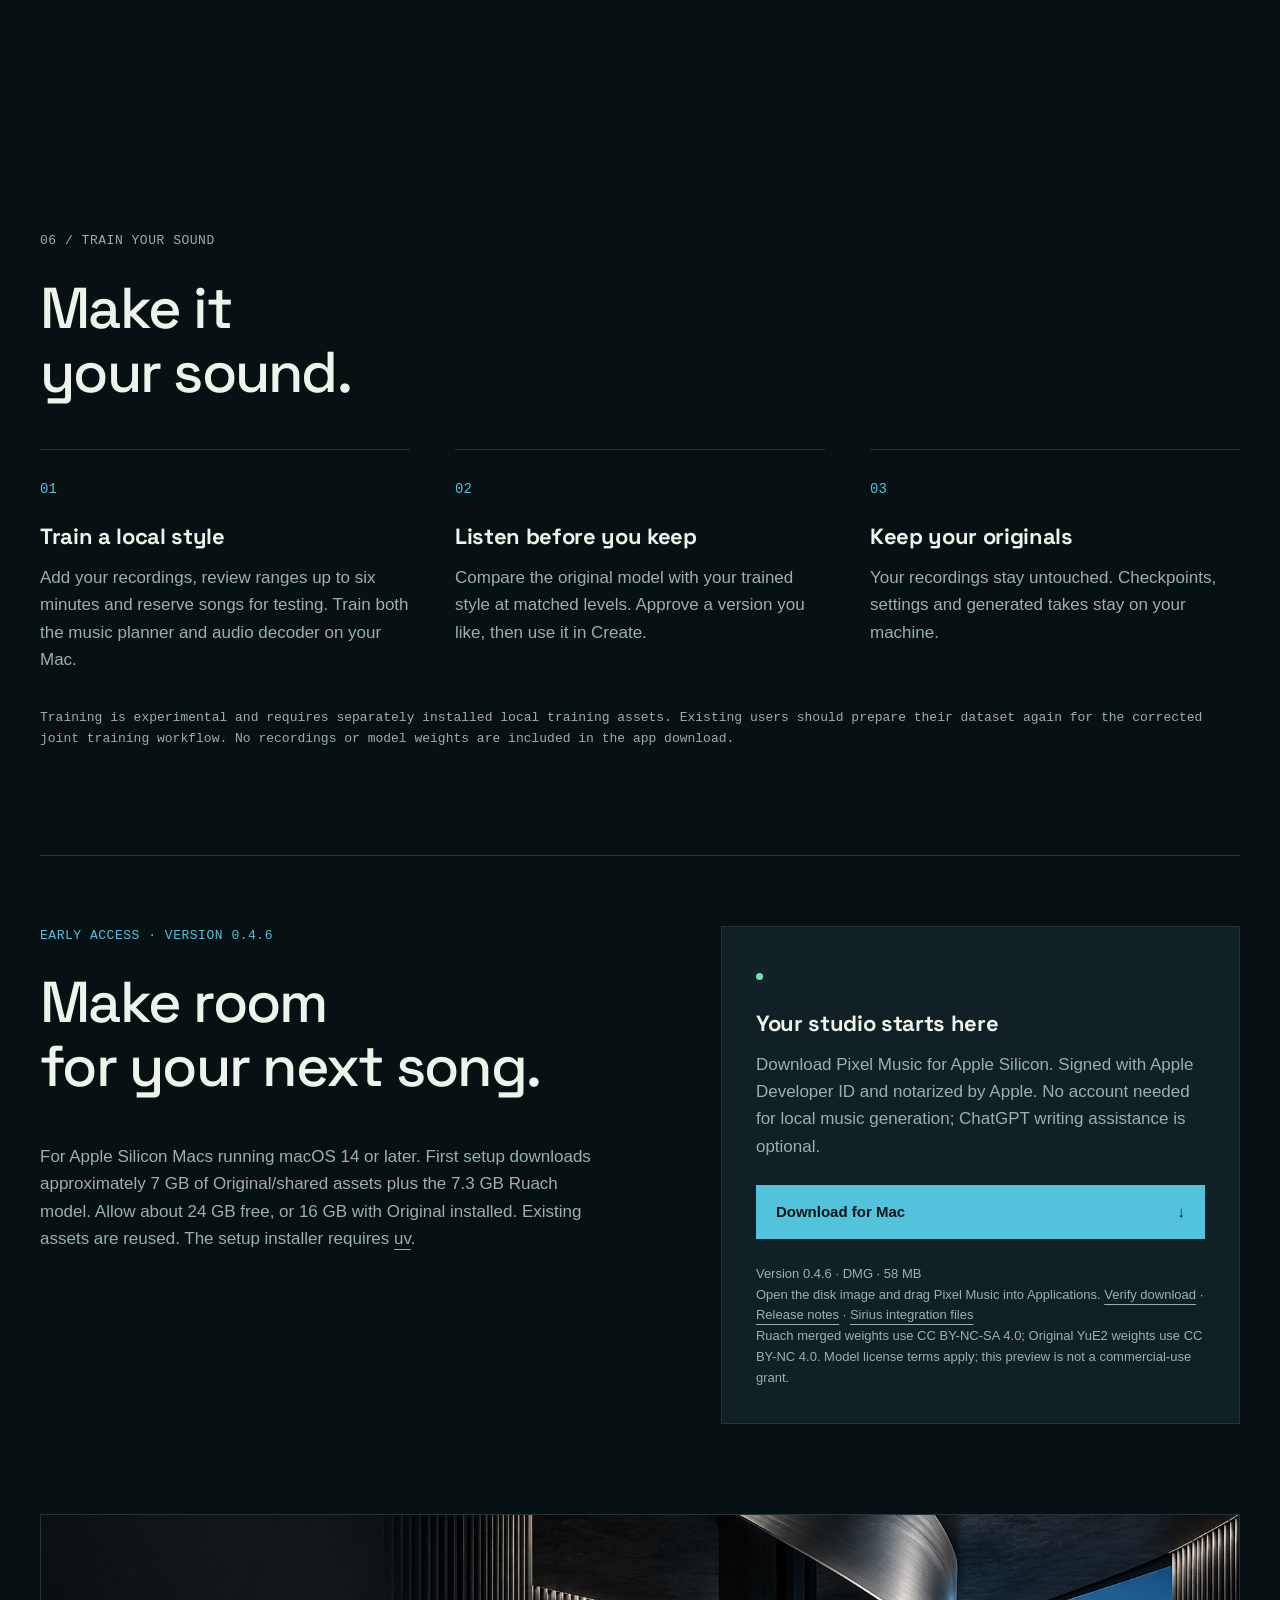
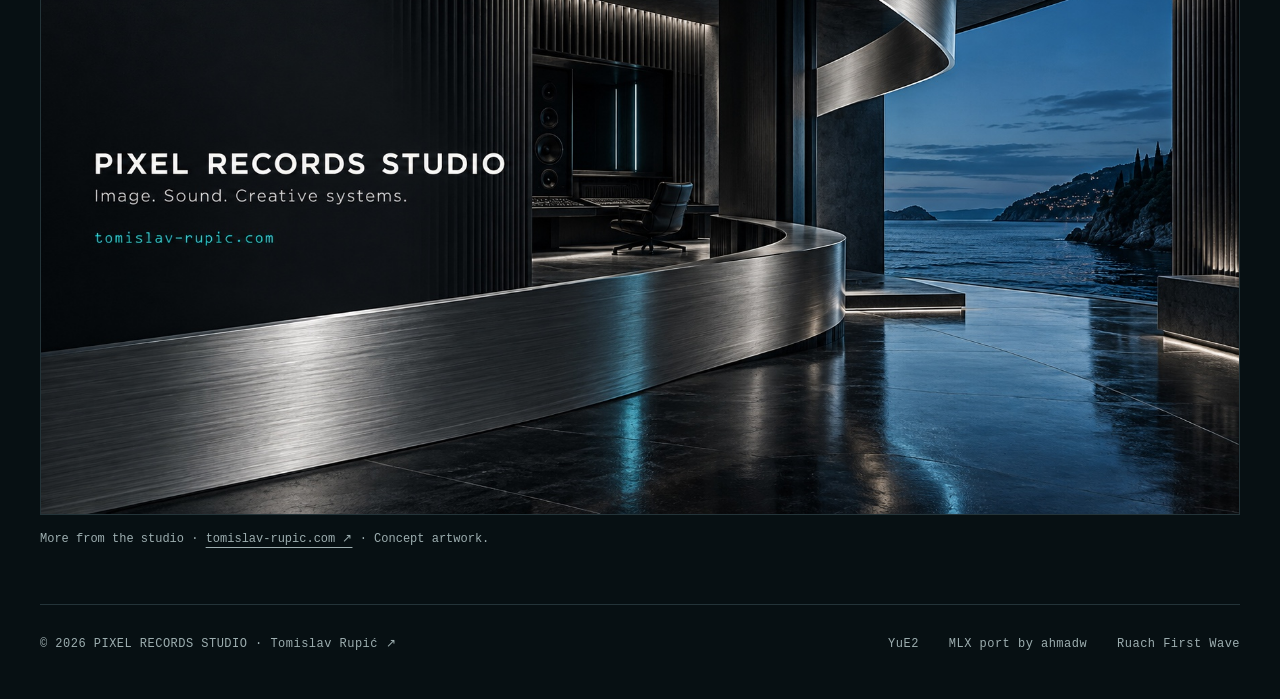
==== commit 6bf0bee6: "Feature the artist-selected full YuE2 song demo" ====
--- a/index.html
+++ b/index.html
@@ -22,7 +22,7 @@
 <meta name="twitter:image" content="https://tomislavrupic.github.io/pixel-music-site/assets/pixel-music-wide-banner-v1.jpg">
 <meta name="twitter:image:alt" content="Pixel Music — Your music. On your Mac. By Tomislav Rupić · tomislav-rupic.com.">
 <link rel="icon" type="image/png" href="assets/app-icon.png">
-<link rel="stylesheet" href="style.css?v=20261026-demos-2">
+<link rel="stylesheet" href="style.css?v=20261026-featured-1">
 <script src="motion.js?v=20260913-5" defer></script>
 <script src="listen.js?v=20261026-1" defer></script>
 </head>
@@ -39,9 +39,15 @@
 </section>
 <section id="listen" class="wrap listen-section" aria-labelledby="listen-title">
 <div class="section-label">HEAR IT FOR YOURSELF</div>
-<h2 id="listen-title">Four directions.<br>Made on a Mac.</h2>
-<p class="section-intro">Heavy 808s, after-hours analog, electronic cinema and female-vocal art-pop. Four freshly generated tracks from Pixel Music’s local Ruach engine.</p>
-<div class="listen-grid"><article class="listen-card">
+<h2 id="listen-title">Hear Pixel Music.<br>Made on a Mac.</h2>
+<p class="section-intro">Start with a full song selected by Tomislav, then explore heavy 808s, after-hours analog, electronic cinema and art-pop. Every track was generated locally in Pixel Music.</p>
+<div class="listen-grid"><article class="listen-card featured-demo">
+<div class="listen-card-heading"><img src="assets/harmonic-field-v1.jpg" width="88" height="88" alt="" loading="lazy"><div><span class="listen-model">FEATURED · FULL SONG</span><h3>I picked it up without a thought</h3><p>2:30 · YuE2 BF16</p></div></div>
+<p class="listen-description">Dark electronic music with organic textures, a deep groove and evolving harmony. Selected by Tomislav.</p>
+<audio controls preload="metadata" src="assets/audio/i-picked-it-up-original-yue2-v1.mp3" aria-label="Listen to I picked it up without a thought, the featured full song generated locally in Pixel Music">Your browser does not support this audio player.</audio>
+<p class="audio-error" role="status" hidden>The preview could not load. Retry with the player, or open the MP3 below.</p>
+<a class="audio-download" href="assets/audio/i-picked-it-up-original-yue2-v1.mp3">Open MP3 ↗</a>
+</article><article class="listen-card">
 <div class="listen-card-heading"><img src="assets/rhythm-architecture-v1.jpg" width="88" height="88" alt="" loading="lazy"><div><span class="listen-model">HEAVY 808 · LIJERICA</span><h3>Stone Circuit</h3><p>1:30 · Ruach BF16</p></div></div>
 <p class="listen-description">Bowed folk strings and mandolin against a heavy broken hip-hop groove.</p>
 <audio controls preload="metadata" src="assets/audio/stone-circuit-ruach-v1.mp3" aria-label="Listen to Stone Circuit, generated locally in Pixel Music">Your browser does not support this audio player.</audio>
@@ -95,7 +101,7 @@
 Your ticket folded twice
 You kept the other side</pre></details>
 </article></div>
-<p class="caption">Real local renders · Ruach First Wave BF16. Demo previews have short fades and playback headroom; the original masters stay untouched. No autoplay.</p>
+<p class="caption">Real local renders · YuE2 and Ruach First Wave BF16, as labeled. The featured song is presented in full; the four Ruach demos have short fades. Web copies include playback headroom. Original masters stay untouched. No autoplay.</p>
 </section>
 <section id="studio" class="showcase wrap">
 <div class="section-label"><span>01 / THE STUDIO</span><span>PIXEL MUSIC 0.4.6</span></div>
--- a/style.css
+++ b/style.css
@@ -97,3 +97,6 @@
 .demo-lyrics summary{cursor:pointer;color:var(--cyan)}
 .demo-lyrics pre{font-family:inherit;font-size:13px;line-height:1.8;white-space:pre-wrap;overflow-wrap:anywhere;margin:14px 0 0}
 @media(max-width:700px){.listen-description{min-height:0}}
+
+/* The artist-selected full song leads the demo collection. */
+.listen-card.featured-demo{grid-column:1 / -1;border-color:var(--cyan)}
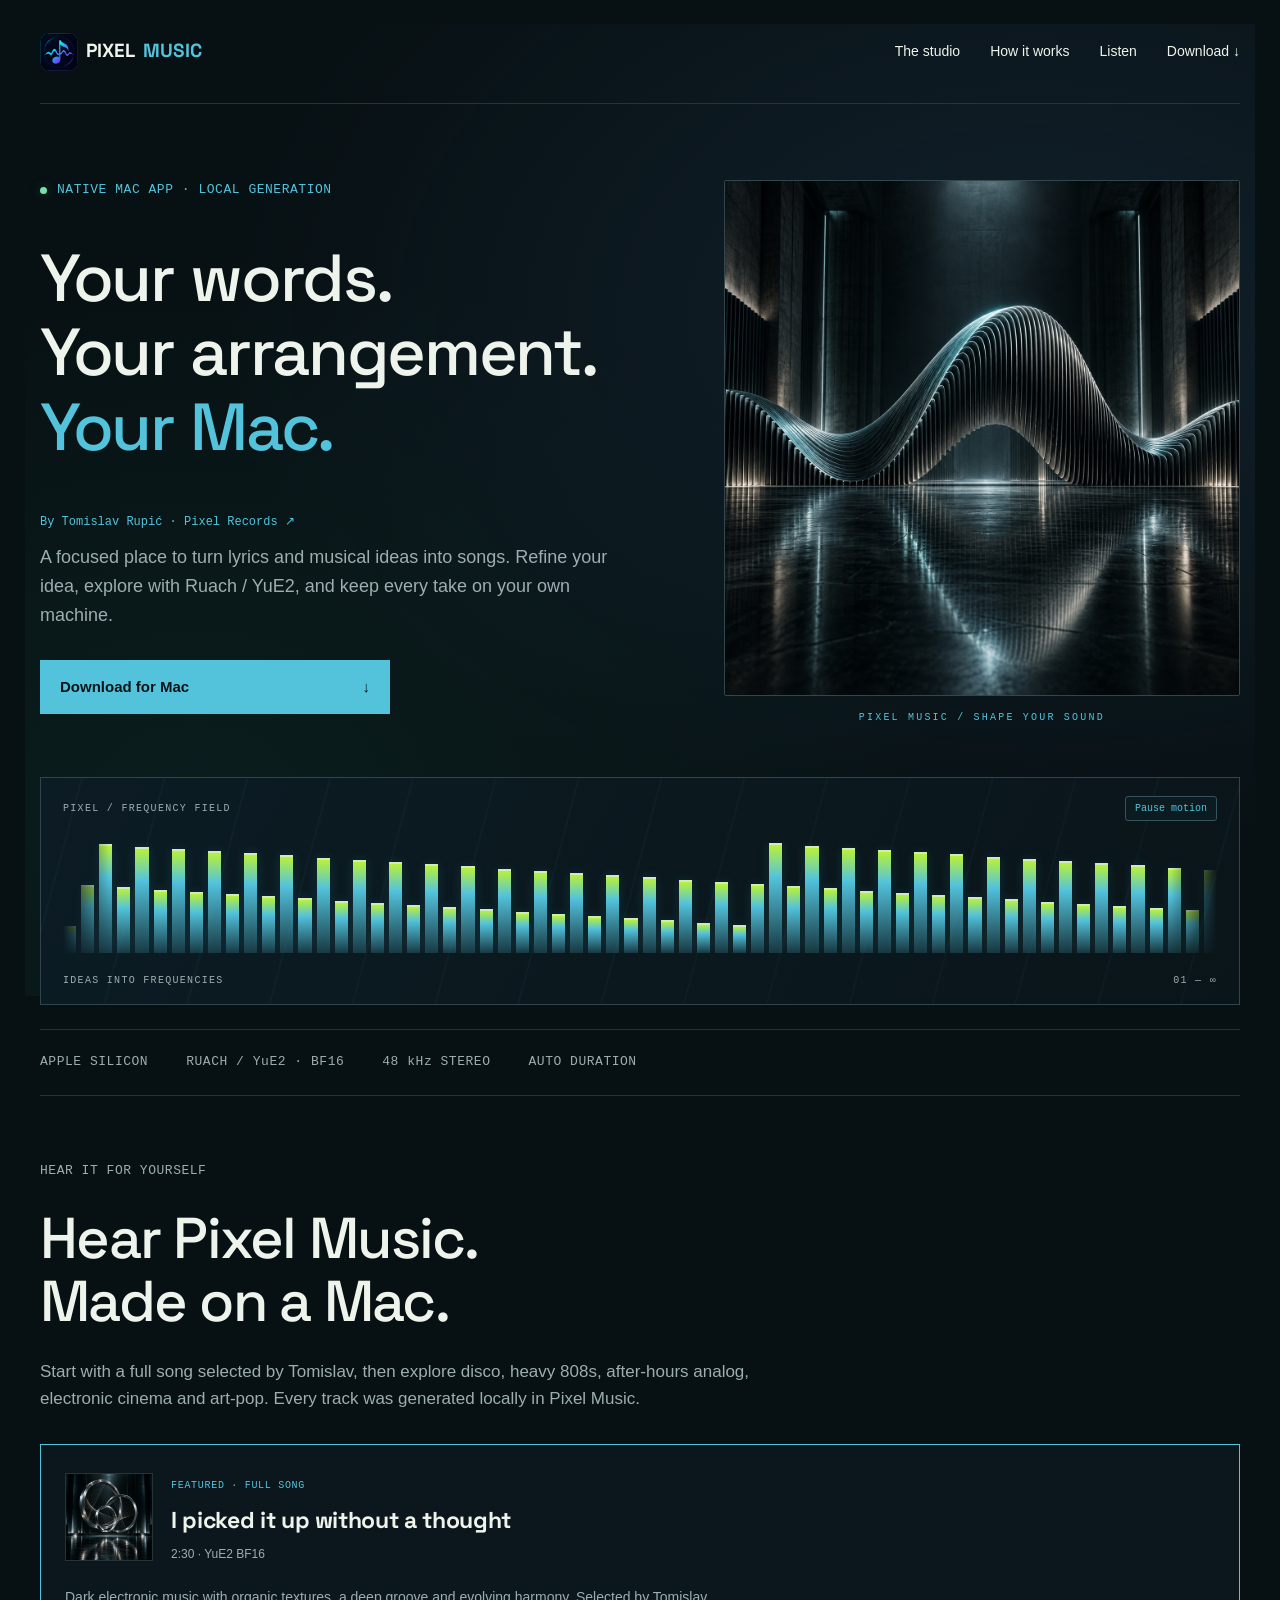
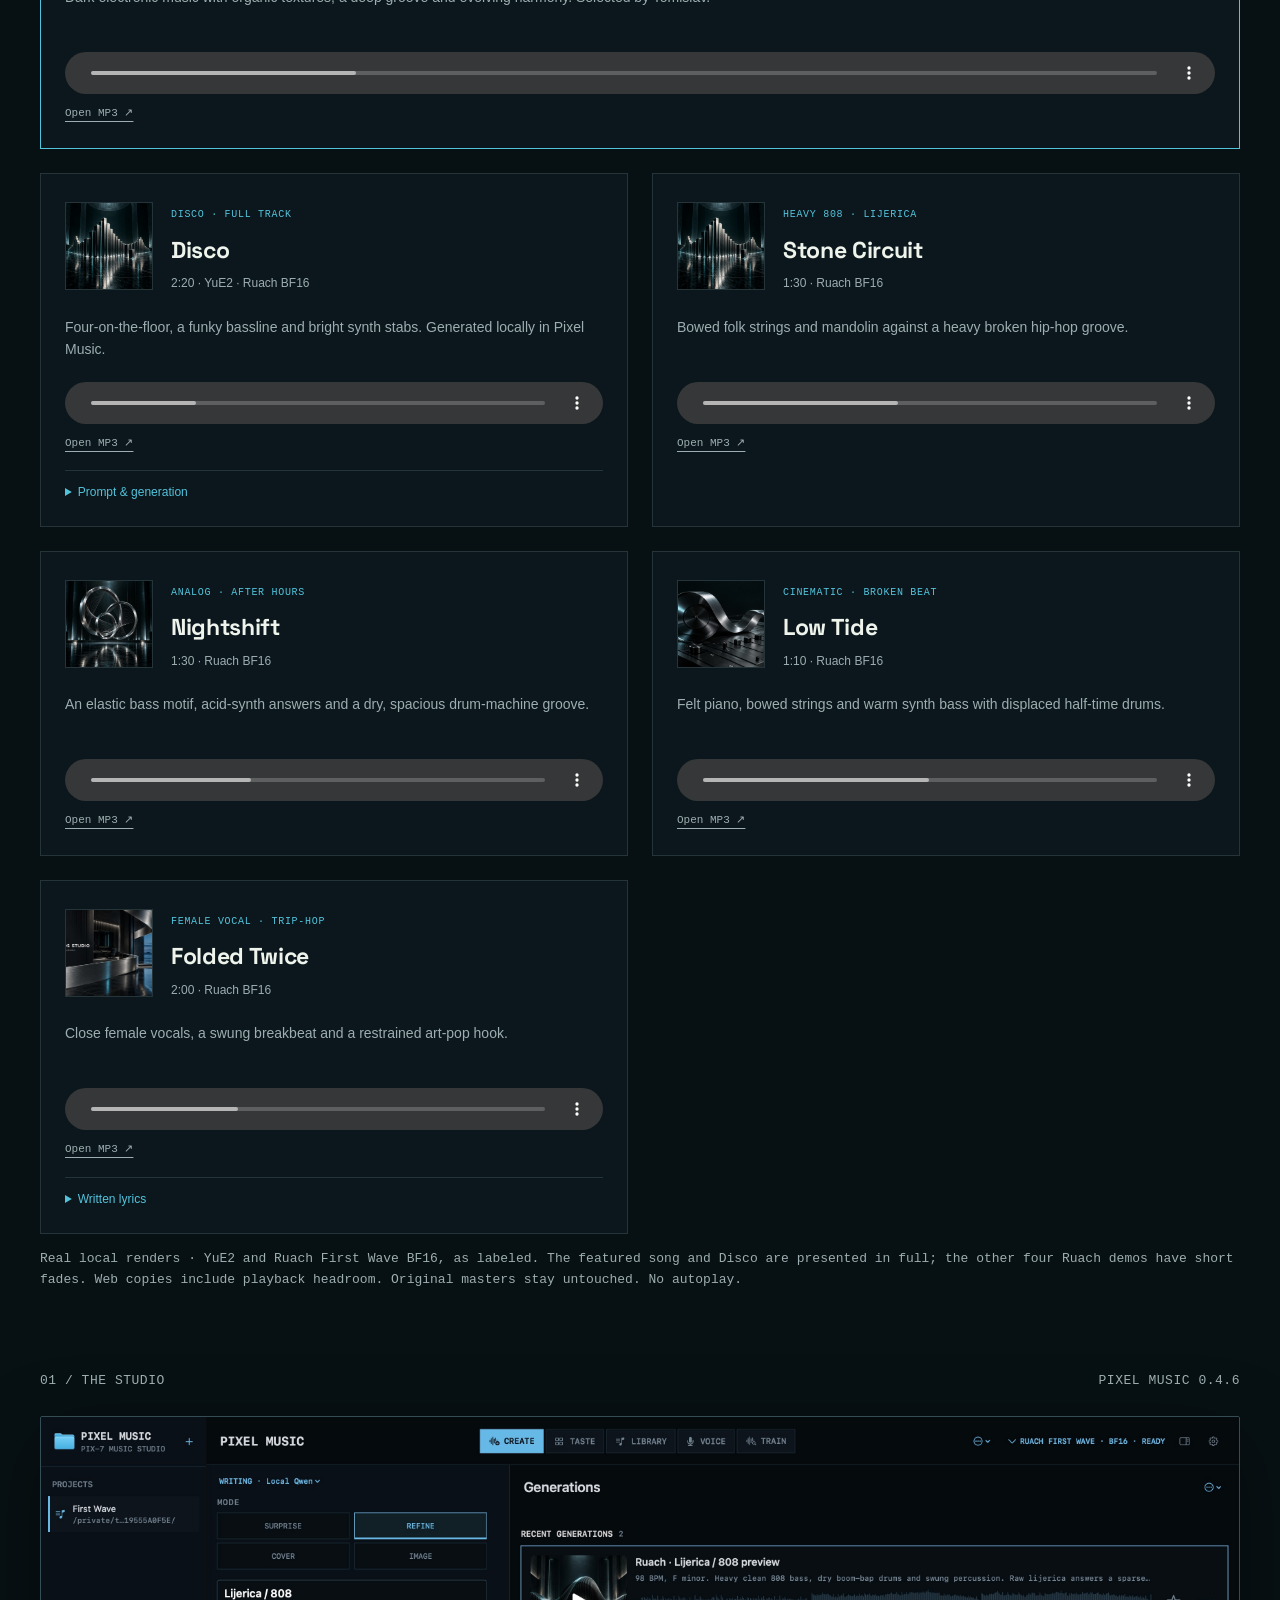
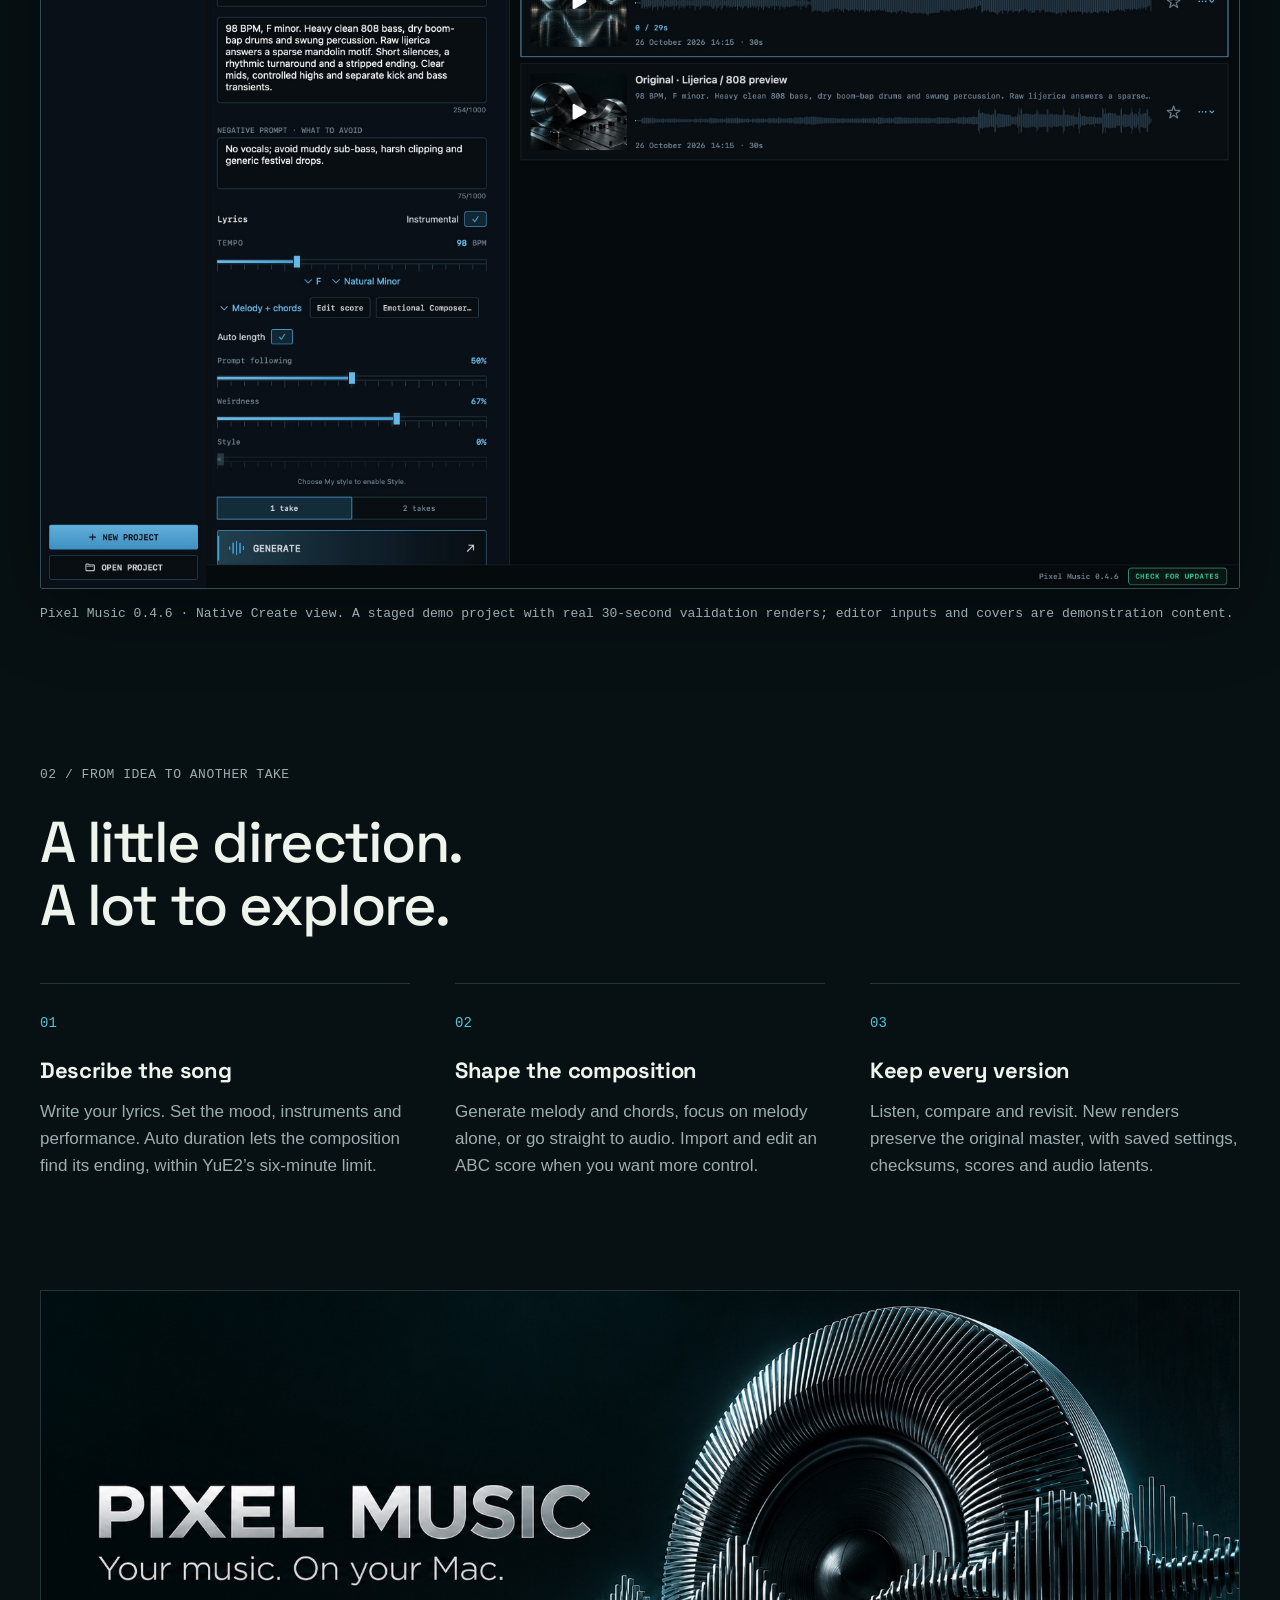
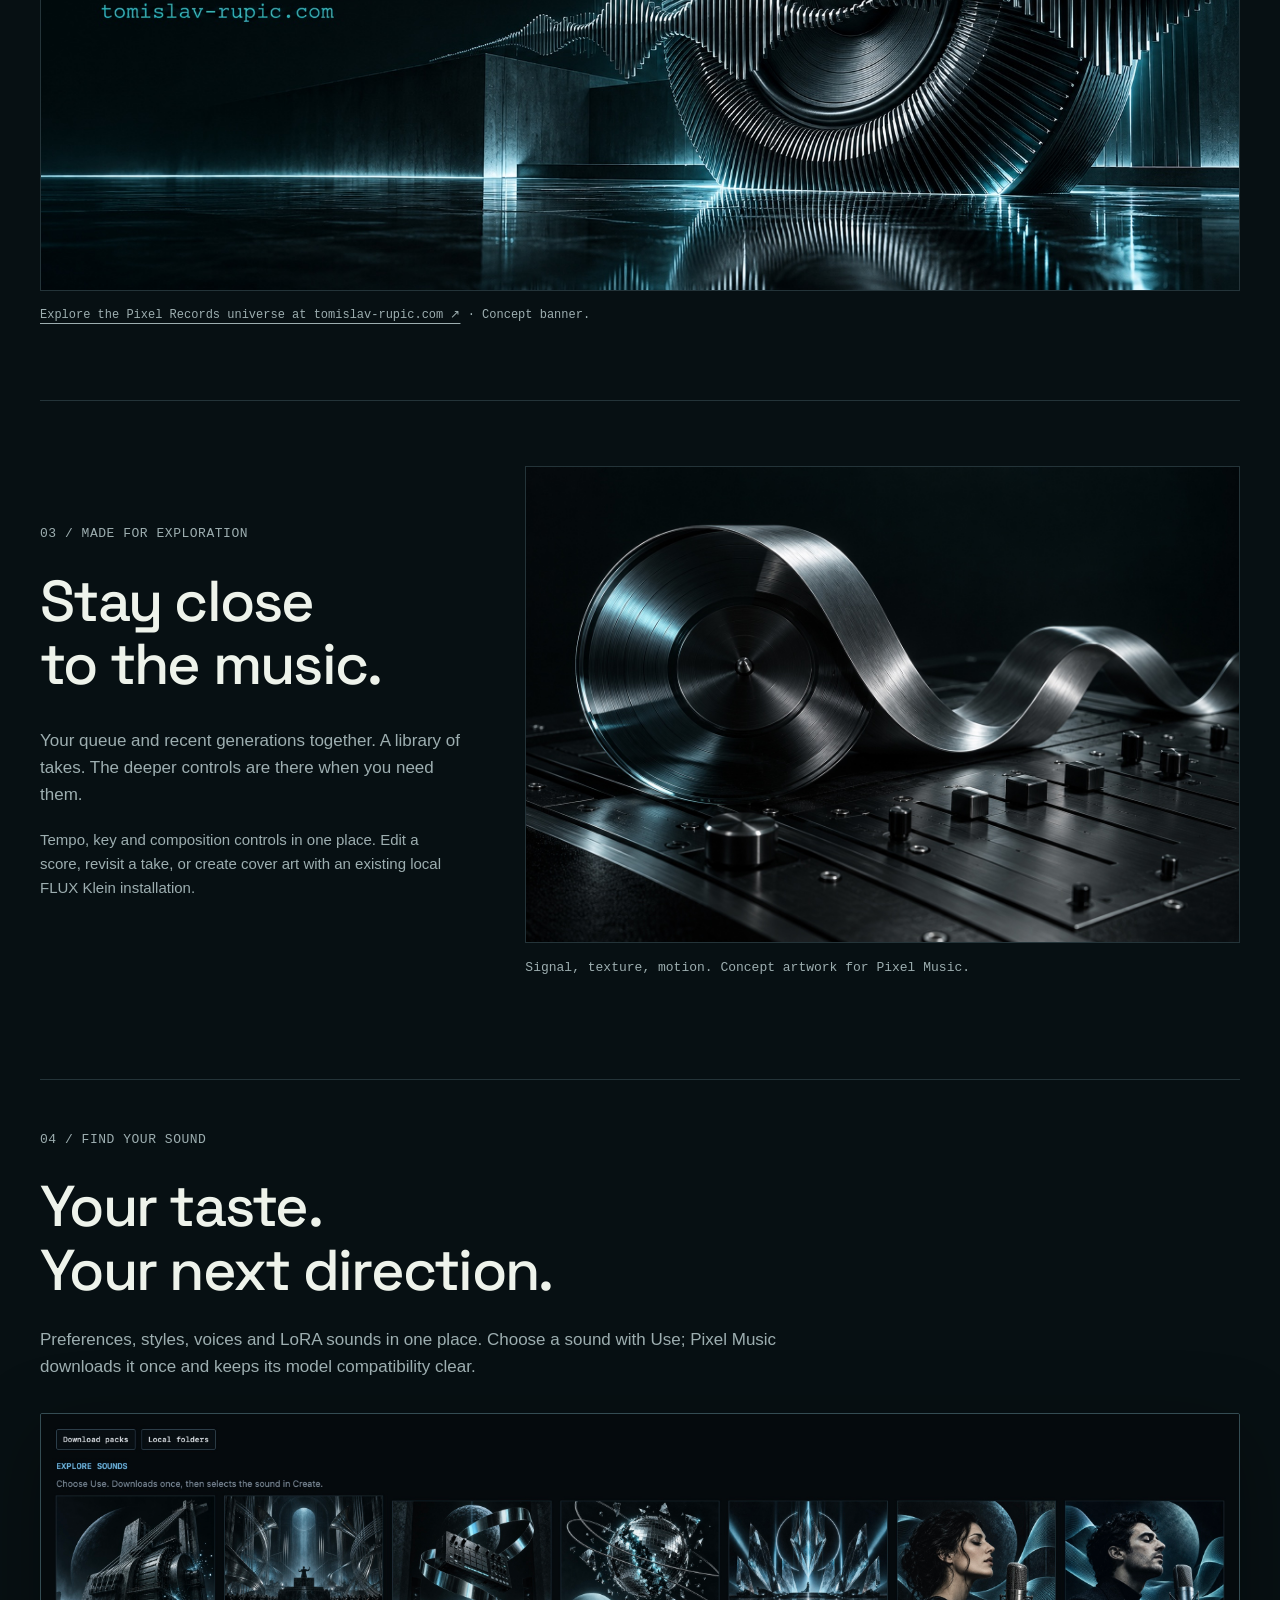
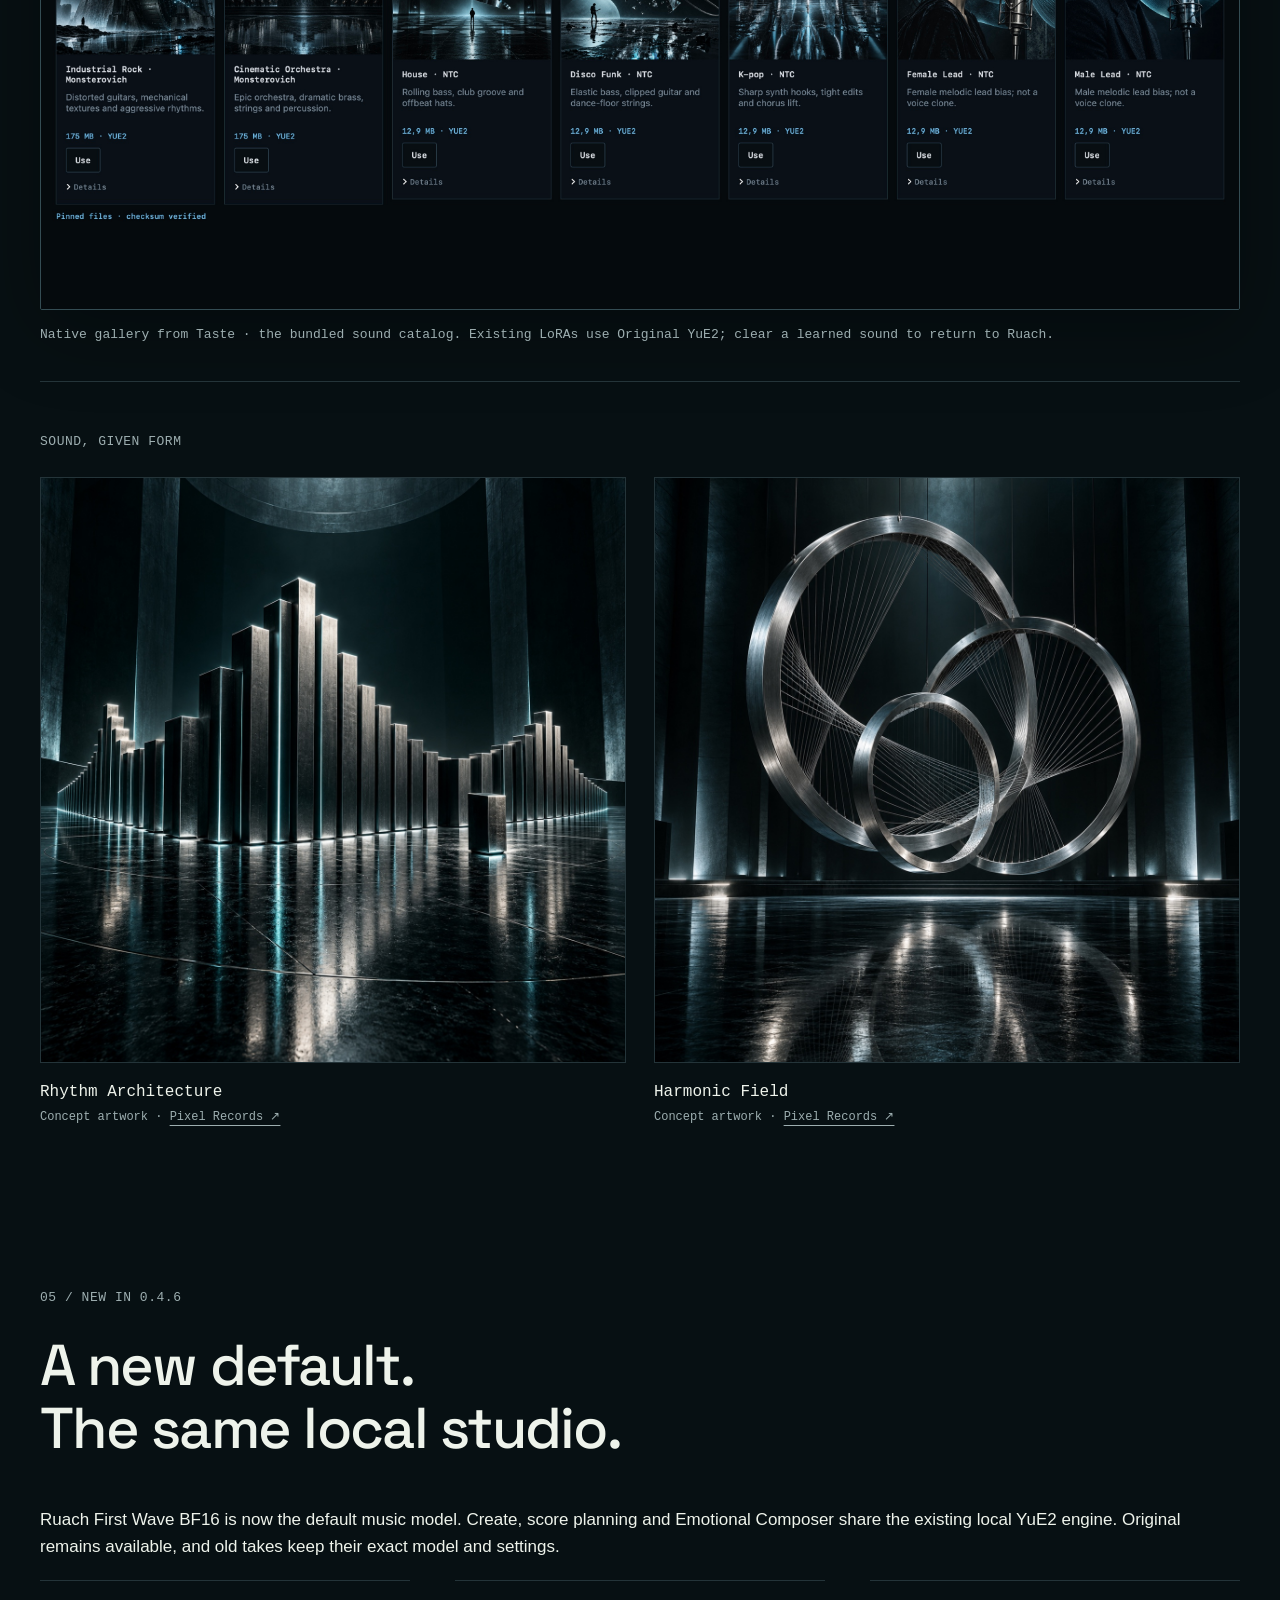
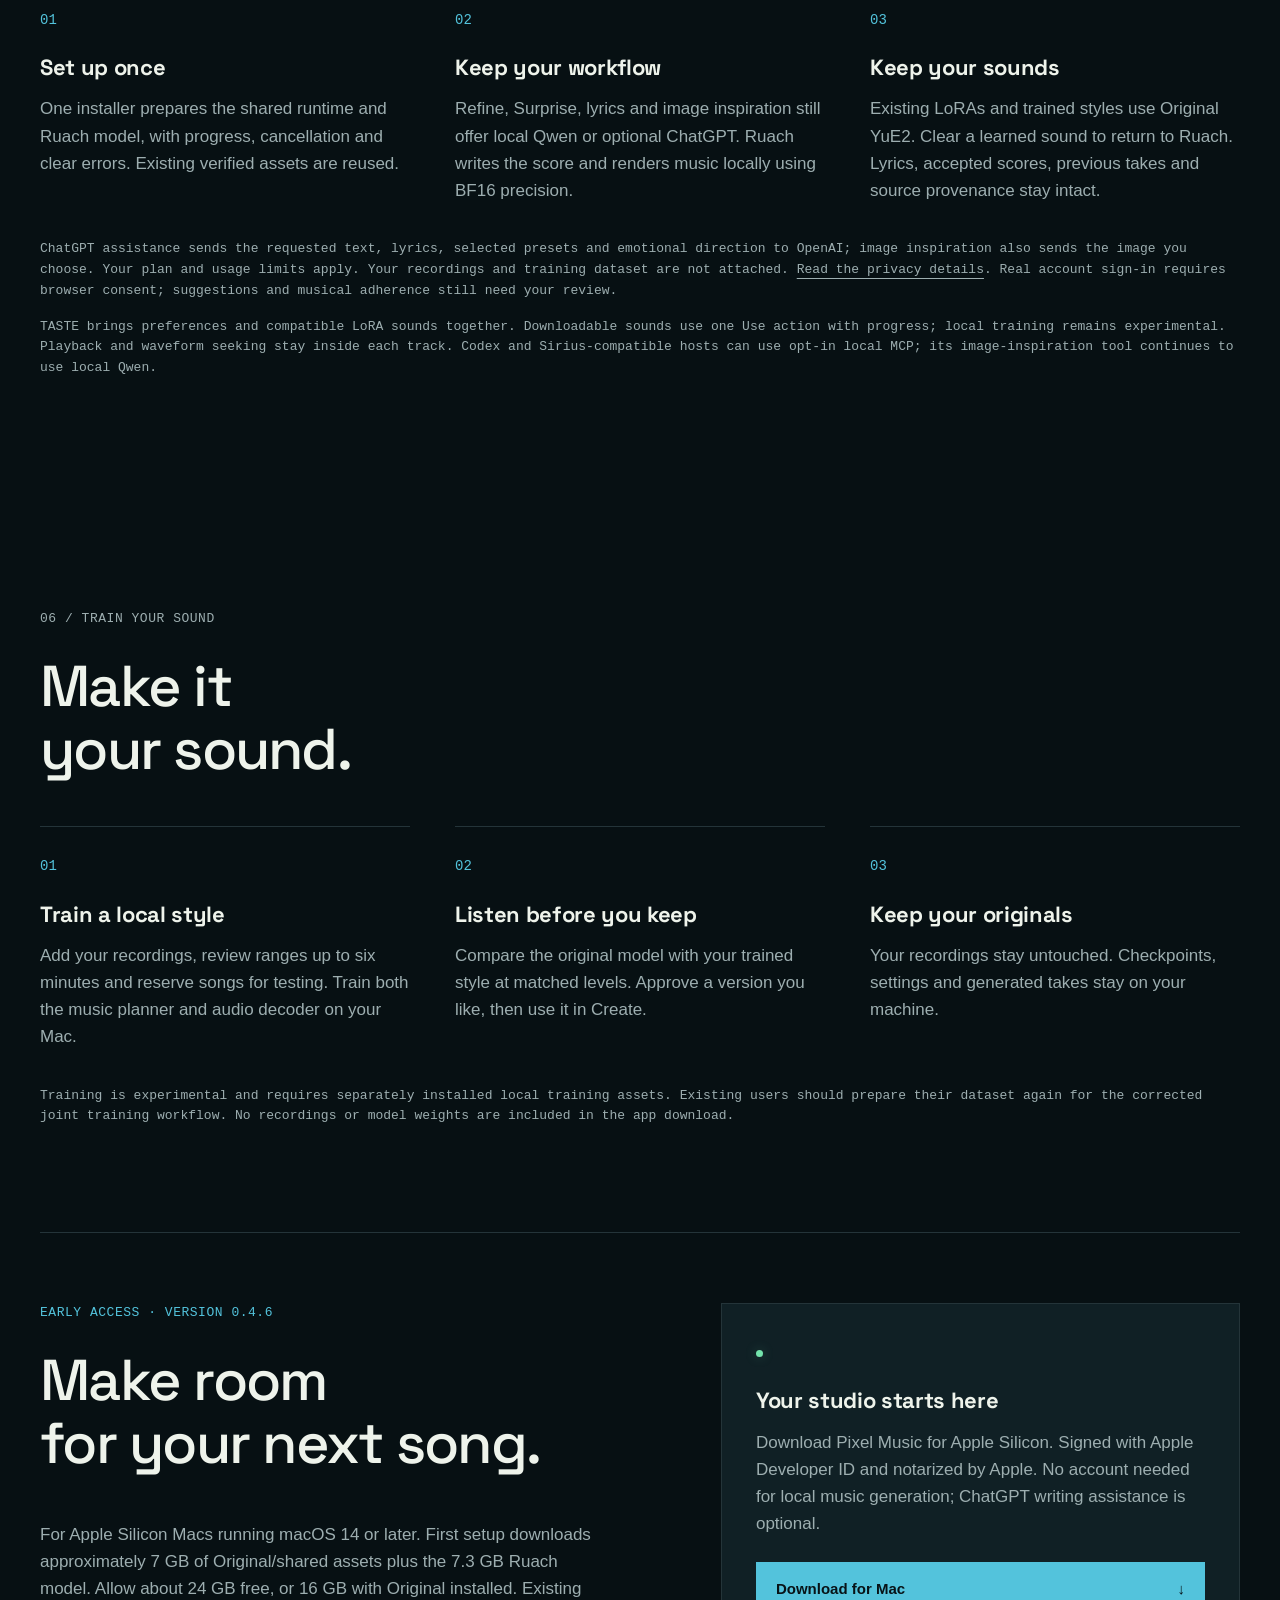
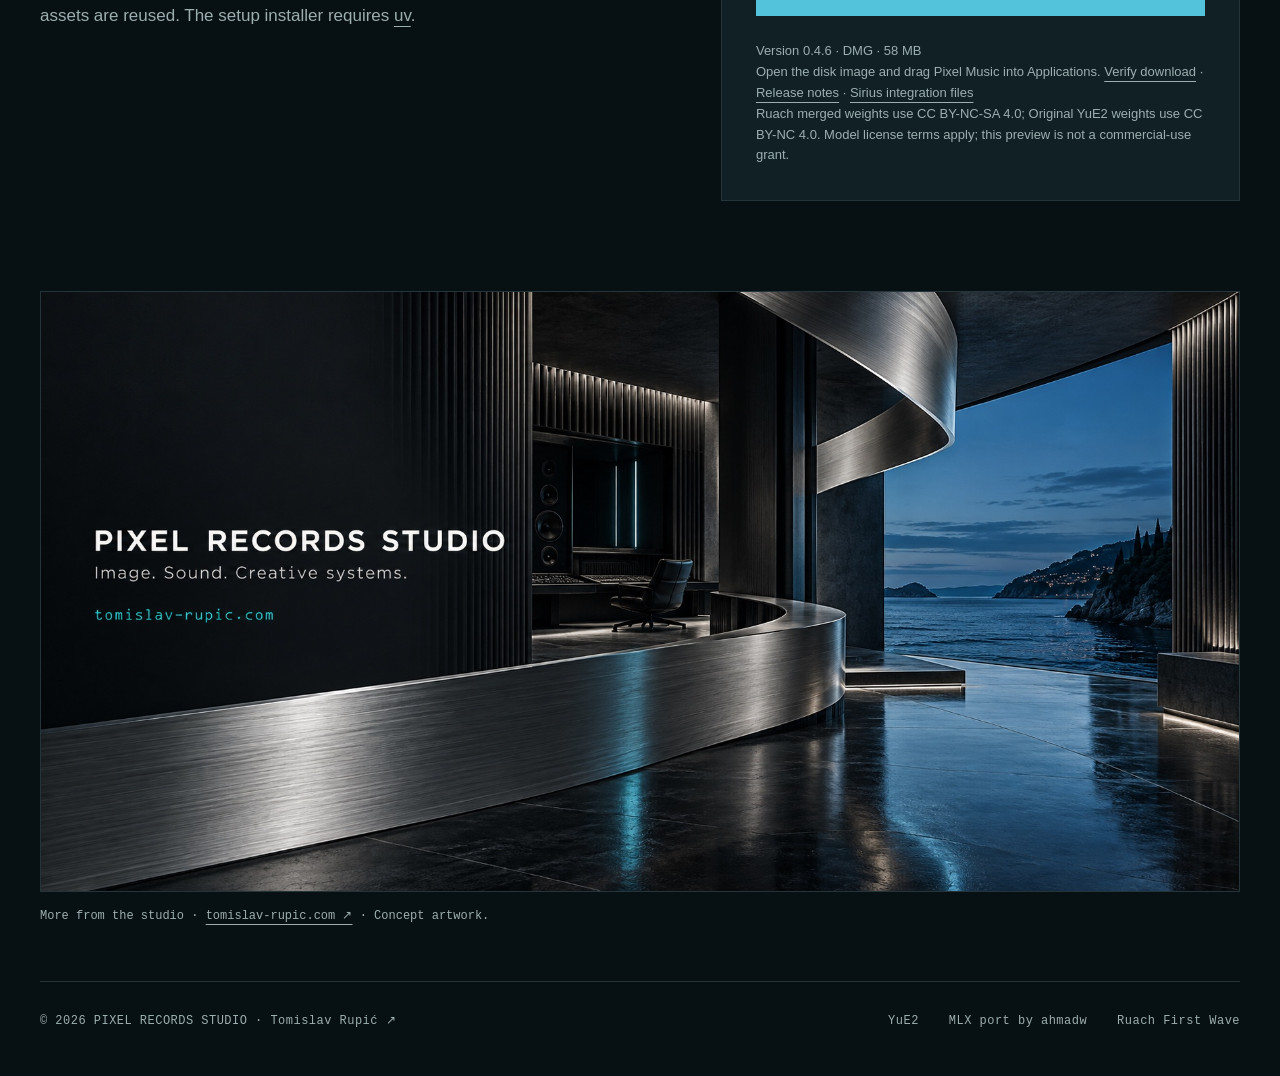
==== commit a4e2e2ab: "Add full Ruach disco demo to the listening collection" ====
--- a/index.html
+++ b/index.html
@@ -40,13 +40,24 @@
 <section id="listen" class="wrap listen-section" aria-labelledby="listen-title">
 <div class="section-label">HEAR IT FOR YOURSELF</div>
 <h2 id="listen-title">Hear Pixel Music.<br>Made on a Mac.</h2>
-<p class="section-intro">Start with a full song selected by Tomislav, then explore heavy 808s, after-hours analog, electronic cinema and art-pop. Every track was generated locally in Pixel Music.</p>
+<p class="section-intro">Start with a full song selected by Tomislav, then explore disco, heavy 808s, after-hours analog, electronic cinema and art-pop. Every track was generated locally in Pixel Music.</p>
 <div class="listen-grid"><article class="listen-card featured-demo">
 <div class="listen-card-heading"><img src="assets/harmonic-field-v1.jpg" width="88" height="88" alt="" loading="lazy"><div><span class="listen-model">FEATURED · FULL SONG</span><h3>I picked it up without a thought</h3><p>2:30 · YuE2 BF16</p></div></div>
 <p class="listen-description">Dark electronic music with organic textures, a deep groove and evolving harmony. Selected by Tomislav.</p>
 <audio controls preload="metadata" src="assets/audio/i-picked-it-up-original-yue2-v1.mp3" aria-label="Listen to I picked it up without a thought, the featured full song generated locally in Pixel Music">Your browser does not support this audio player.</audio>
 <p class="audio-error" role="status" hidden>The preview could not load. Retry with the player, or open the MP3 below.</p>
 <a class="audio-download" href="assets/audio/i-picked-it-up-original-yue2-v1.mp3">Open MP3 ↗</a>
+</article><article class="listen-card">
+<div class="listen-card-heading"><img src="assets/rhythm-architecture-v1.jpg" width="88" height="88" alt="" loading="lazy"><div><span class="listen-model">DISCO · FULL TRACK</span><h3>Disco</h3><p>2:20 · YuE2 · Ruach BF16</p></div></div>
+<p class="listen-description">Four-on-the-floor, a funky bassline and bright synth stabs. Generated locally in Pixel Music.</p>
+<audio controls preload="metadata" src="assets/audio/disco-ruach-v1.mp3" aria-label="Listen to Disco, the full track generated locally in Pixel Music">Your browser does not support this audio player.</audio>
+<p class="audio-error" role="status" hidden>The preview could not load. Retry with the player, or open the MP3 below.</p>
+<a class="audio-download" href="assets/audio/disco-ruach-v1.mp3">Open MP3 ↗</a>
+<details class="demo-lyrics"><summary>Prompt &amp; generation</summary><pre>Disco music with four-on-the-floor beat, funky bassline, bright synth stabs, dance energy
+
+YuE2 · Ruach First Wave BF16 · Generated locally on a Mac
+Instrumental · Auto duration · Score planning off
+Full track · No cuts or fades · Web copy with playback headroom</pre></details>
 </article><article class="listen-card">
 <div class="listen-card-heading"><img src="assets/rhythm-architecture-v1.jpg" width="88" height="88" alt="" loading="lazy"><div><span class="listen-model">HEAVY 808 · LIJERICA</span><h3>Stone Circuit</h3><p>1:30 · Ruach BF16</p></div></div>
 <p class="listen-description">Bowed folk strings and mandolin against a heavy broken hip-hop groove.</p>
@@ -101,7 +112,7 @@
 Your ticket folded twice
 You kept the other side</pre></details>
 </article></div>
-<p class="caption">Real local renders · YuE2 and Ruach First Wave BF16, as labeled. The featured song is presented in full; the four Ruach demos have short fades. Web copies include playback headroom. Original masters stay untouched. No autoplay.</p>
+<p class="caption">Real local renders · YuE2 and Ruach First Wave BF16, as labeled. The featured song and Disco are presented in full; the other four Ruach demos have short fades. Web copies include playback headroom. Original masters stay untouched. No autoplay.</p>
 </section>
 <section id="studio" class="showcase wrap">
 <div class="section-label"><span>01 / THE STUDIO</span><span>PIXEL MUSIC 0.4.6</span></div>
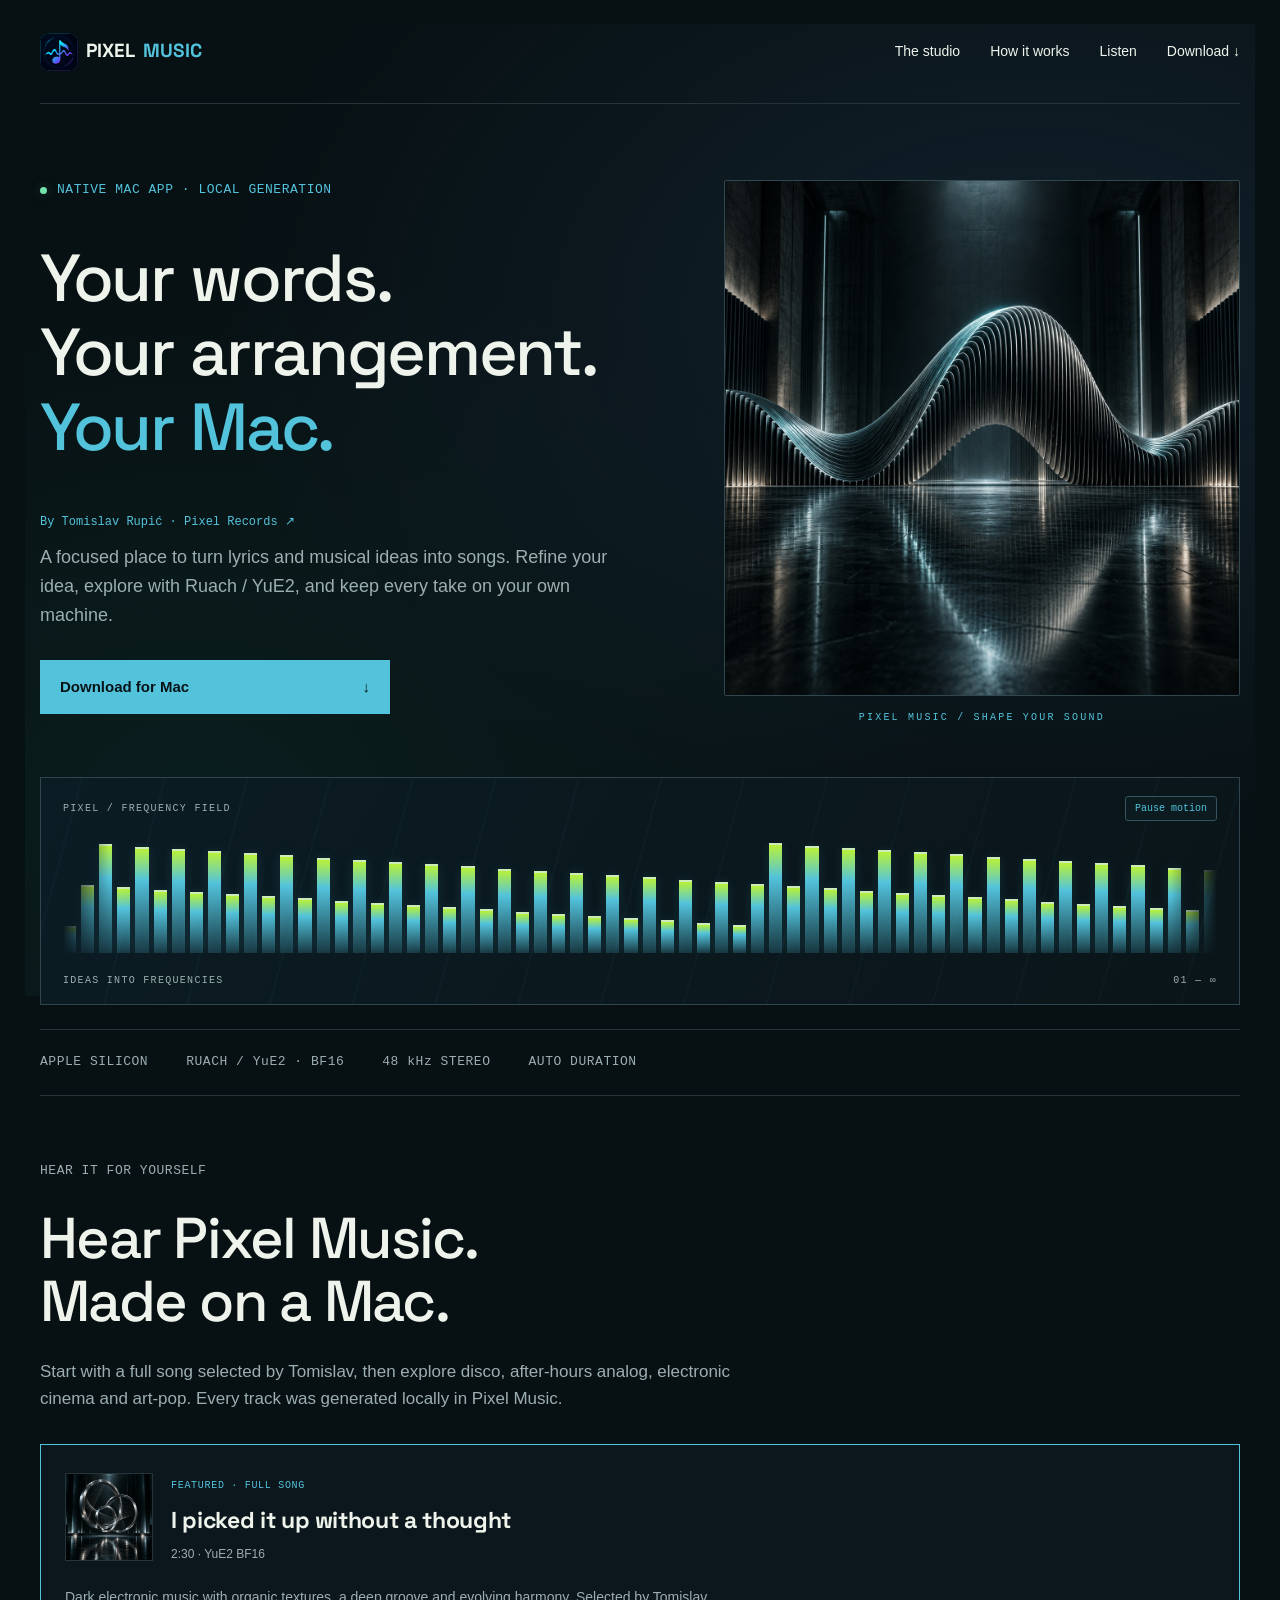
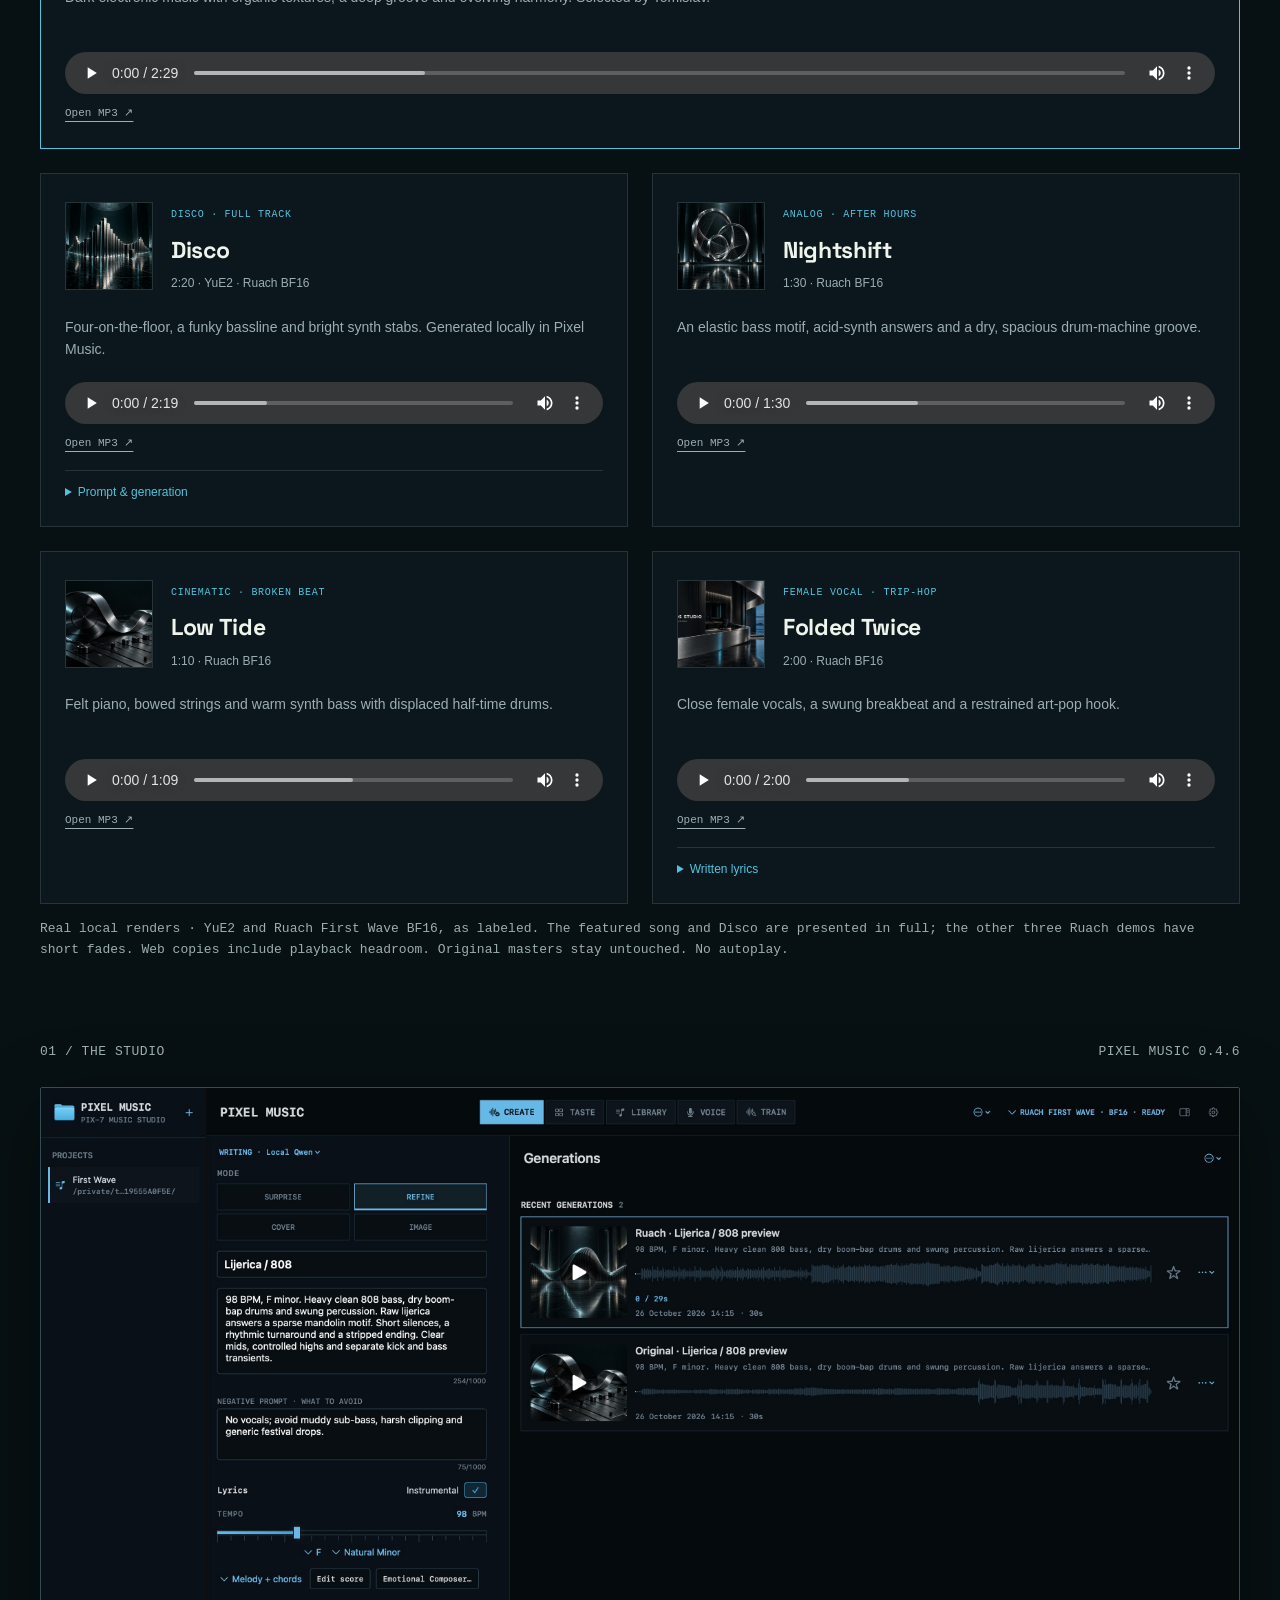
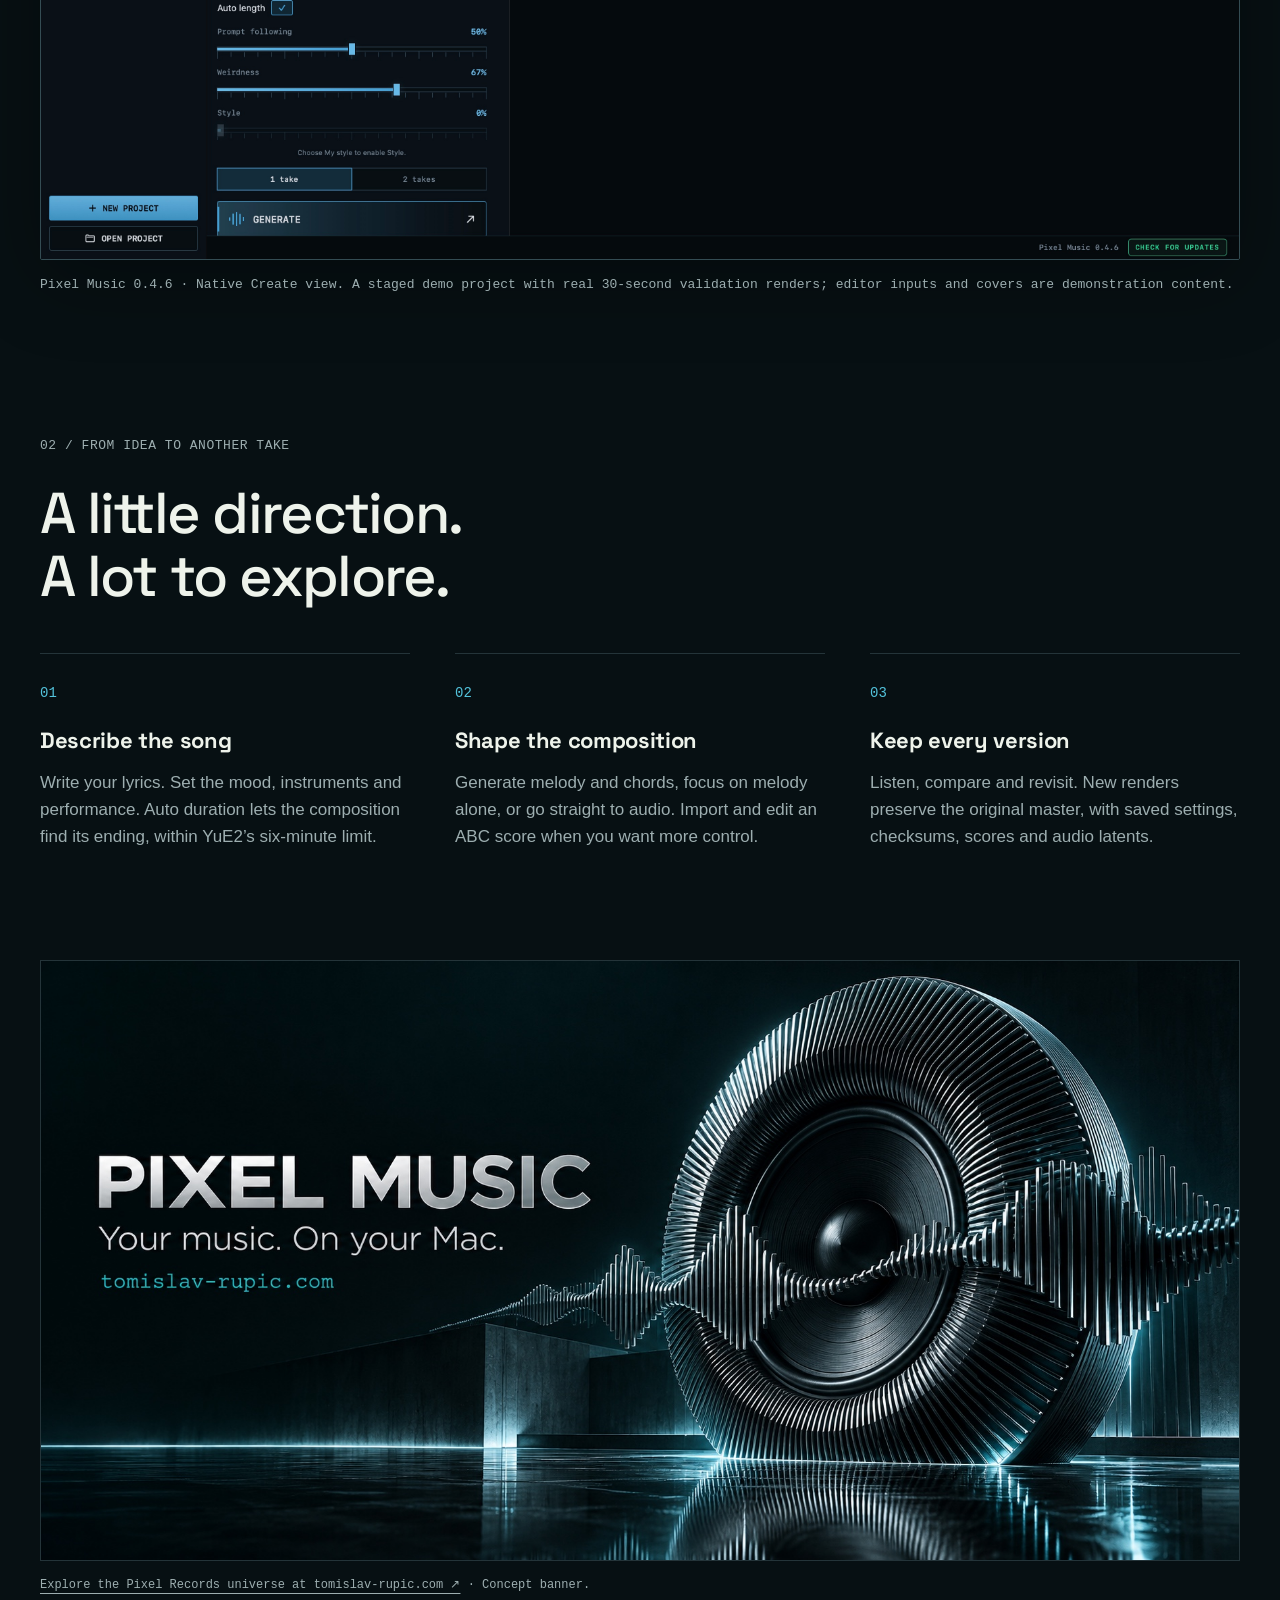
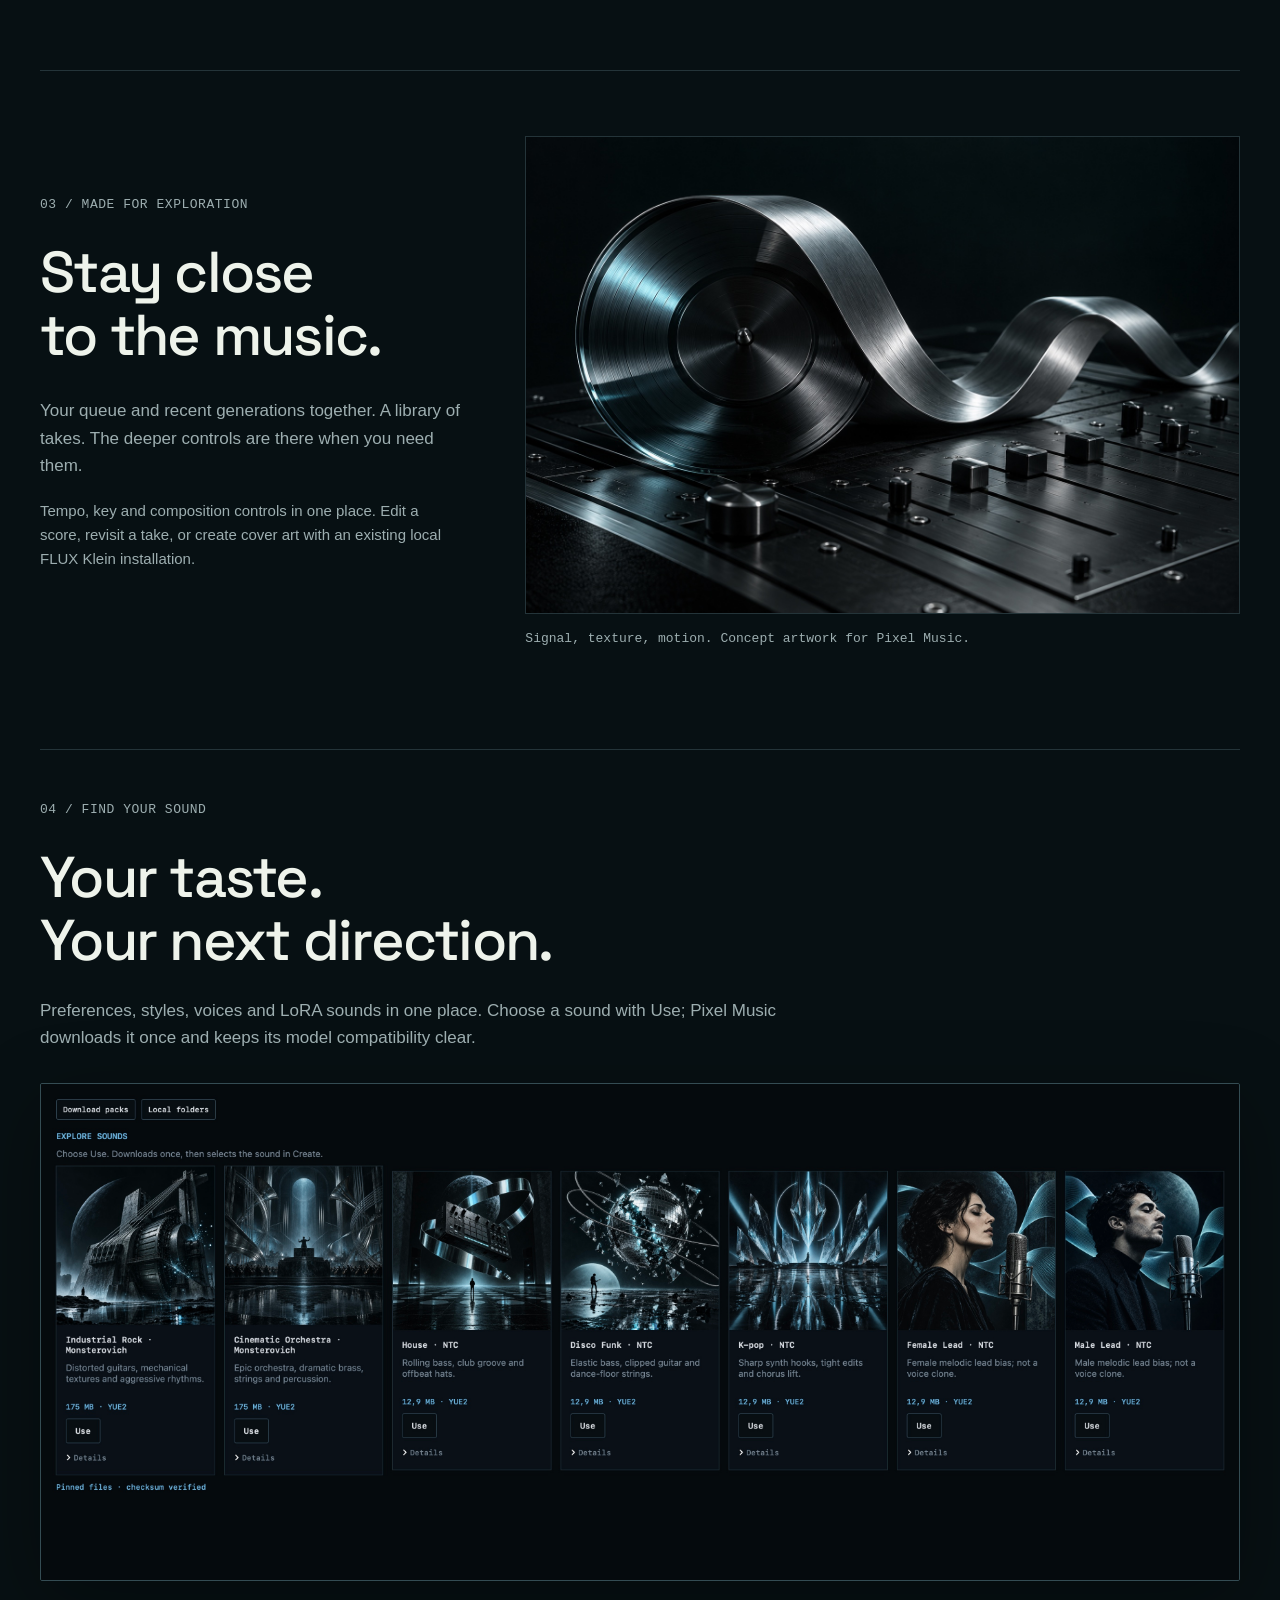
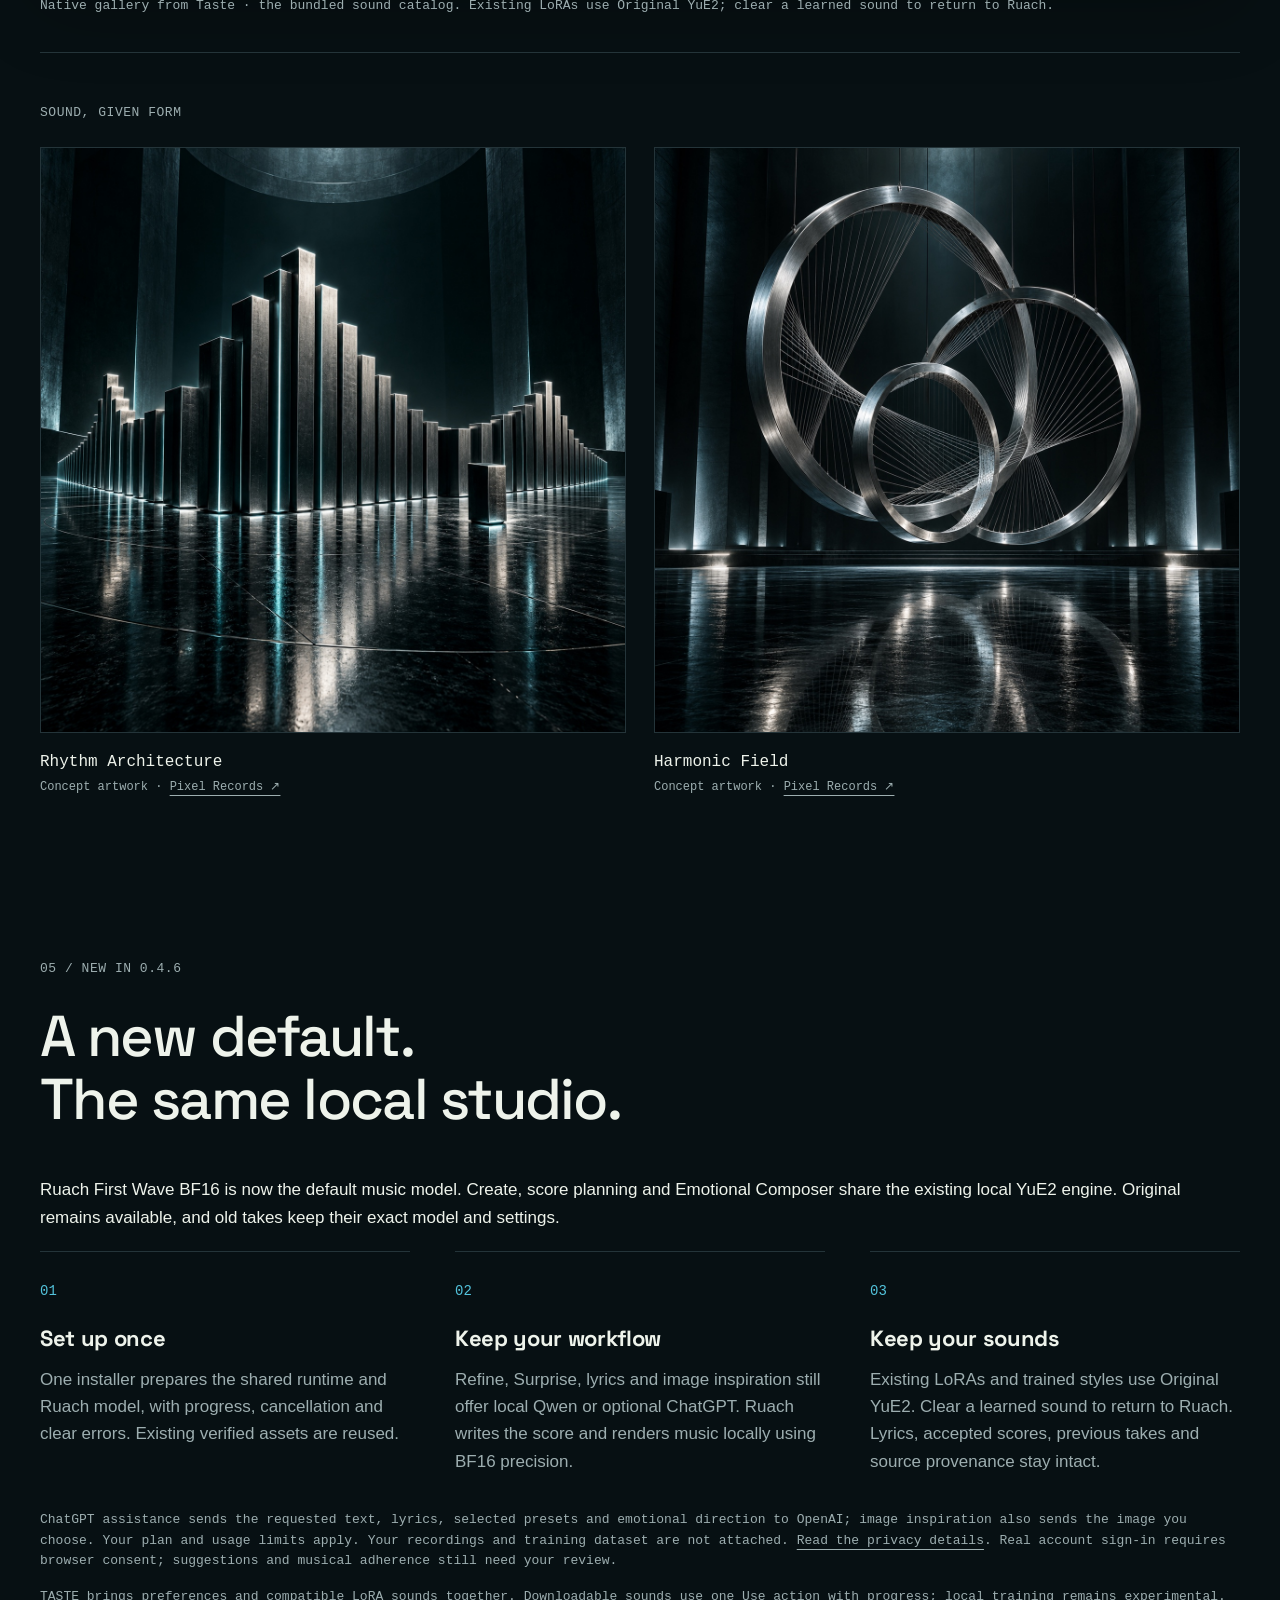
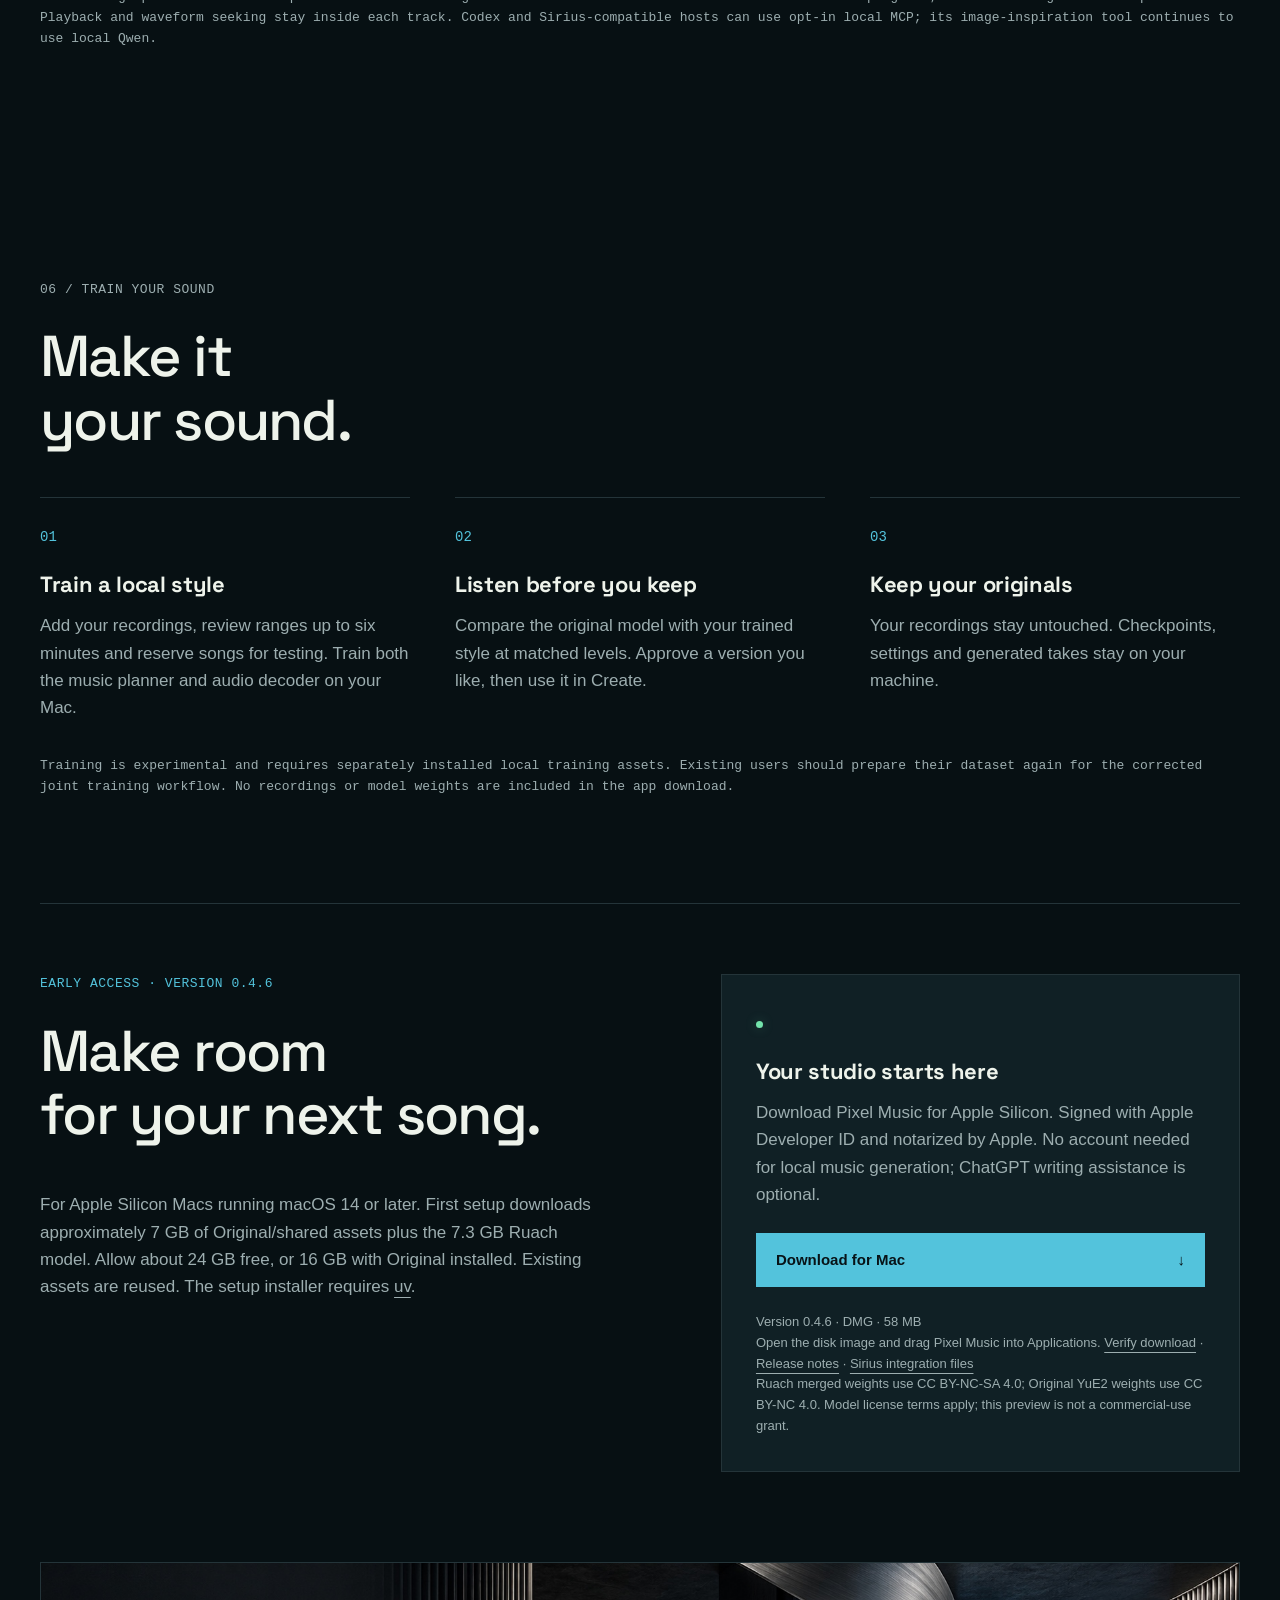
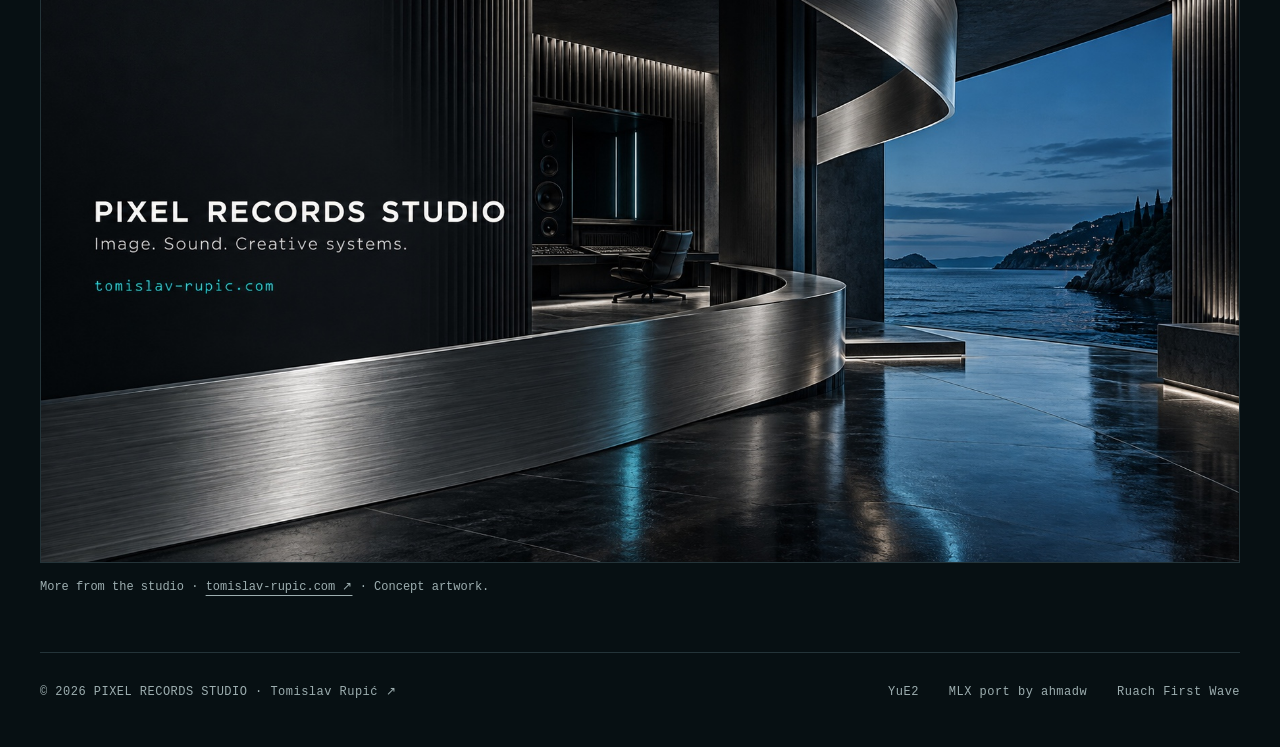
==== commit ba657c13: "Remove Stone Circuit from landing-page demos" ====
--- a/index.html
+++ b/index.html
@@ -40,7 +40,7 @@
 <section id="listen" class="wrap listen-section" aria-labelledby="listen-title">
 <div class="section-label">HEAR IT FOR YOURSELF</div>
 <h2 id="listen-title">Hear Pixel Music.<br>Made on a Mac.</h2>
-<p class="section-intro">Start with a full song selected by Tomislav, then explore disco, heavy 808s, after-hours analog, electronic cinema and art-pop. Every track was generated locally in Pixel Music.</p>
+<p class="section-intro">Start with a full song selected by Tomislav, then explore disco, after-hours analog, electronic cinema and art-pop. Every track was generated locally in Pixel Music.</p>
 <div class="listen-grid"><article class="listen-card featured-demo">
 <div class="listen-card-heading"><img src="assets/harmonic-field-v1.jpg" width="88" height="88" alt="" loading="lazy"><div><span class="listen-model">FEATURED · FULL SONG</span><h3>I picked it up without a thought</h3><p>2:30 · YuE2 BF16</p></div></div>
 <p class="listen-description">Dark electronic music with organic textures, a deep groove and evolving harmony. Selected by Tomislav.</p>
@@ -58,12 +58,6 @@
 YuE2 · Ruach First Wave BF16 · Generated locally on a Mac
 Instrumental · Auto duration · Score planning off
 Full track · No cuts or fades · Web copy with playback headroom</pre></details>
-</article><article class="listen-card">
-<div class="listen-card-heading"><img src="assets/rhythm-architecture-v1.jpg" width="88" height="88" alt="" loading="lazy"><div><span class="listen-model">HEAVY 808 · LIJERICA</span><h3>Stone Circuit</h3><p>1:30 · Ruach BF16</p></div></div>
-<p class="listen-description">Bowed folk strings and mandolin against a heavy broken hip-hop groove.</p>
-<audio controls preload="metadata" src="assets/audio/stone-circuit-ruach-v1.mp3" aria-label="Listen to Stone Circuit, generated locally in Pixel Music">Your browser does not support this audio player.</audio>
-<p class="audio-error" role="status" hidden>The preview could not load. Retry with the player, or open the MP3 below.</p>
-<a class="audio-download" href="assets/audio/stone-circuit-ruach-v1.mp3">Open MP3 ↗</a>
 </article>
 <article class="listen-card">
 <div class="listen-card-heading"><img src="assets/harmonic-field-v1.jpg" width="88" height="88" alt="" loading="lazy"><div><span class="listen-model">ANALOG · AFTER HOURS</span><h3>Nightshift</h3><p>1:30 · Ruach BF16</p></div></div>
@@ -112,7 +106,7 @@
 Your ticket folded twice
 You kept the other side</pre></details>
 </article></div>
-<p class="caption">Real local renders · YuE2 and Ruach First Wave BF16, as labeled. The featured song and Disco are presented in full; the other four Ruach demos have short fades. Web copies include playback headroom. Original masters stay untouched. No autoplay.</p>
+<p class="caption">Real local renders · YuE2 and Ruach First Wave BF16, as labeled. The featured song and Disco are presented in full; the other three Ruach demos have short fades. Web copies include playback headroom. Original masters stay untouched. No autoplay.</p>
 </section>
 <section id="studio" class="showcase wrap">
 <div class="section-label"><span>01 / THE STUDIO</span><span>PIXEL MUSIC 0.4.6</span></div>
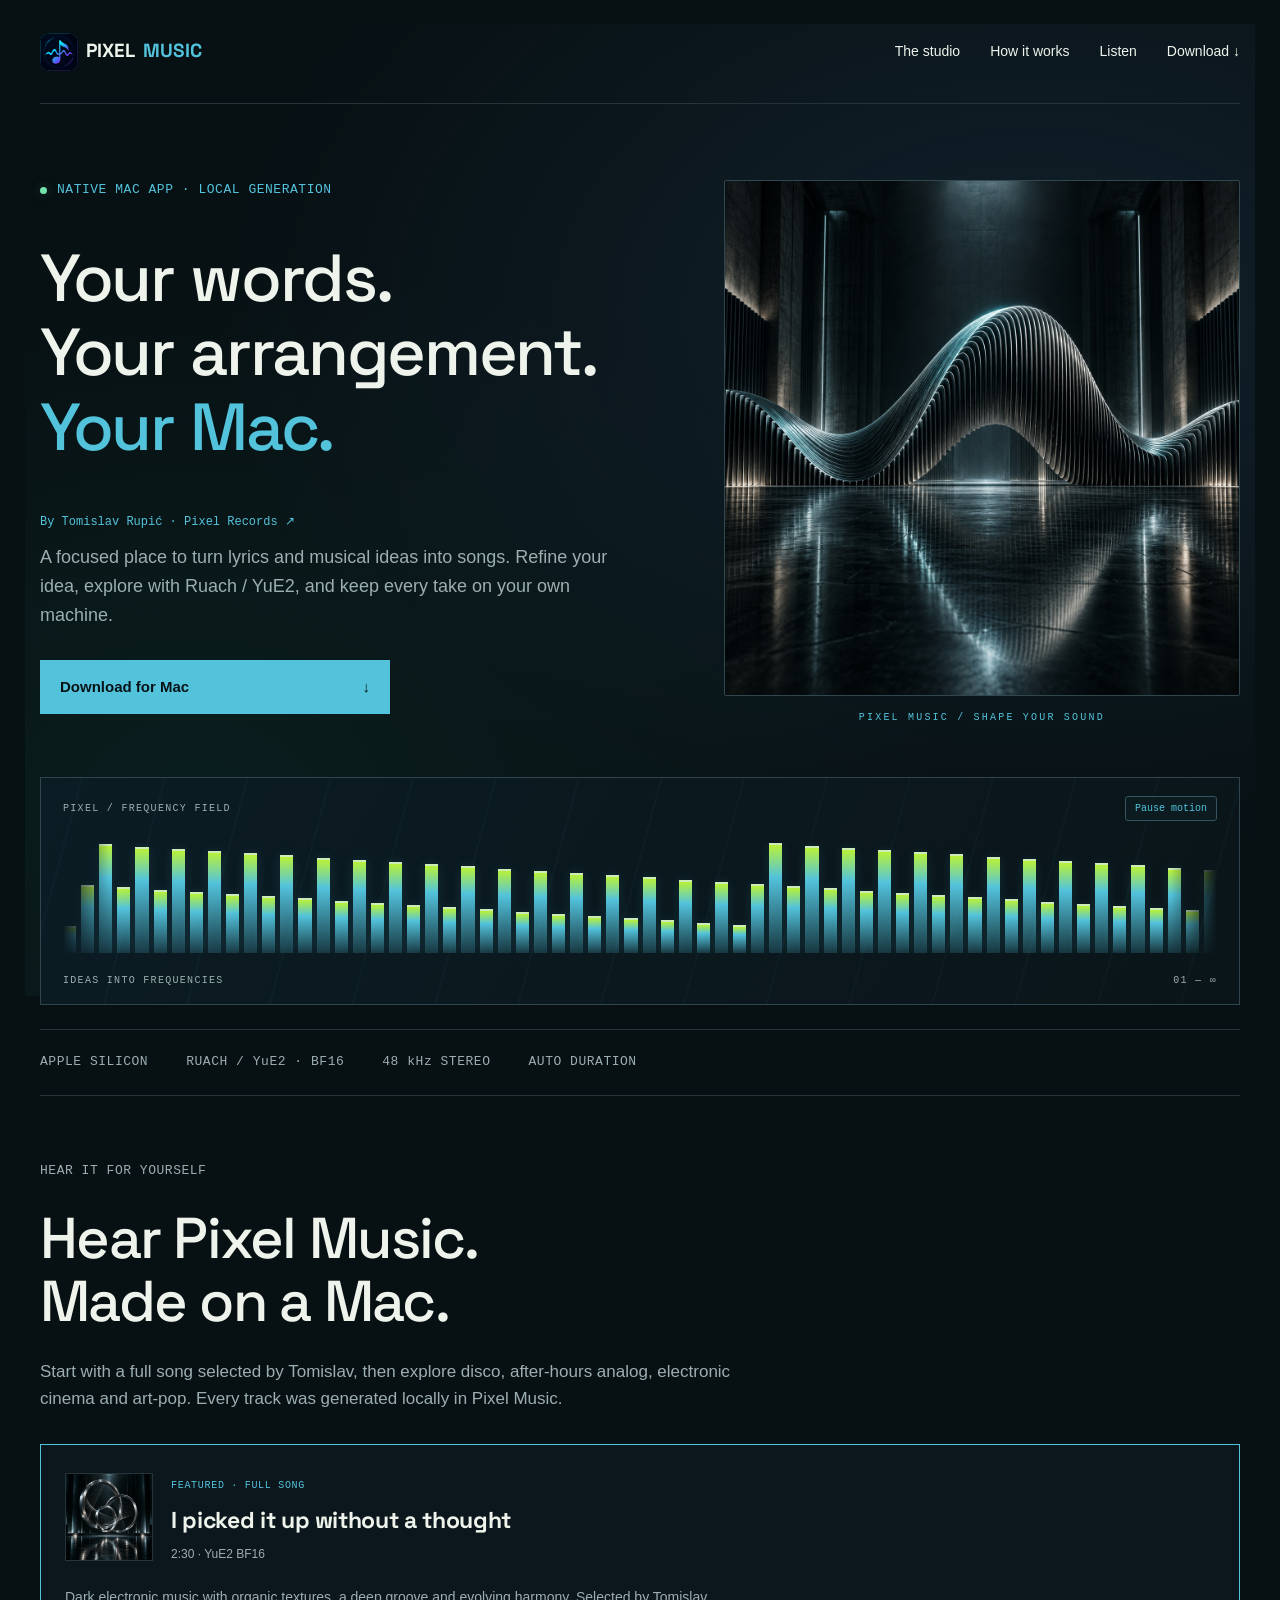
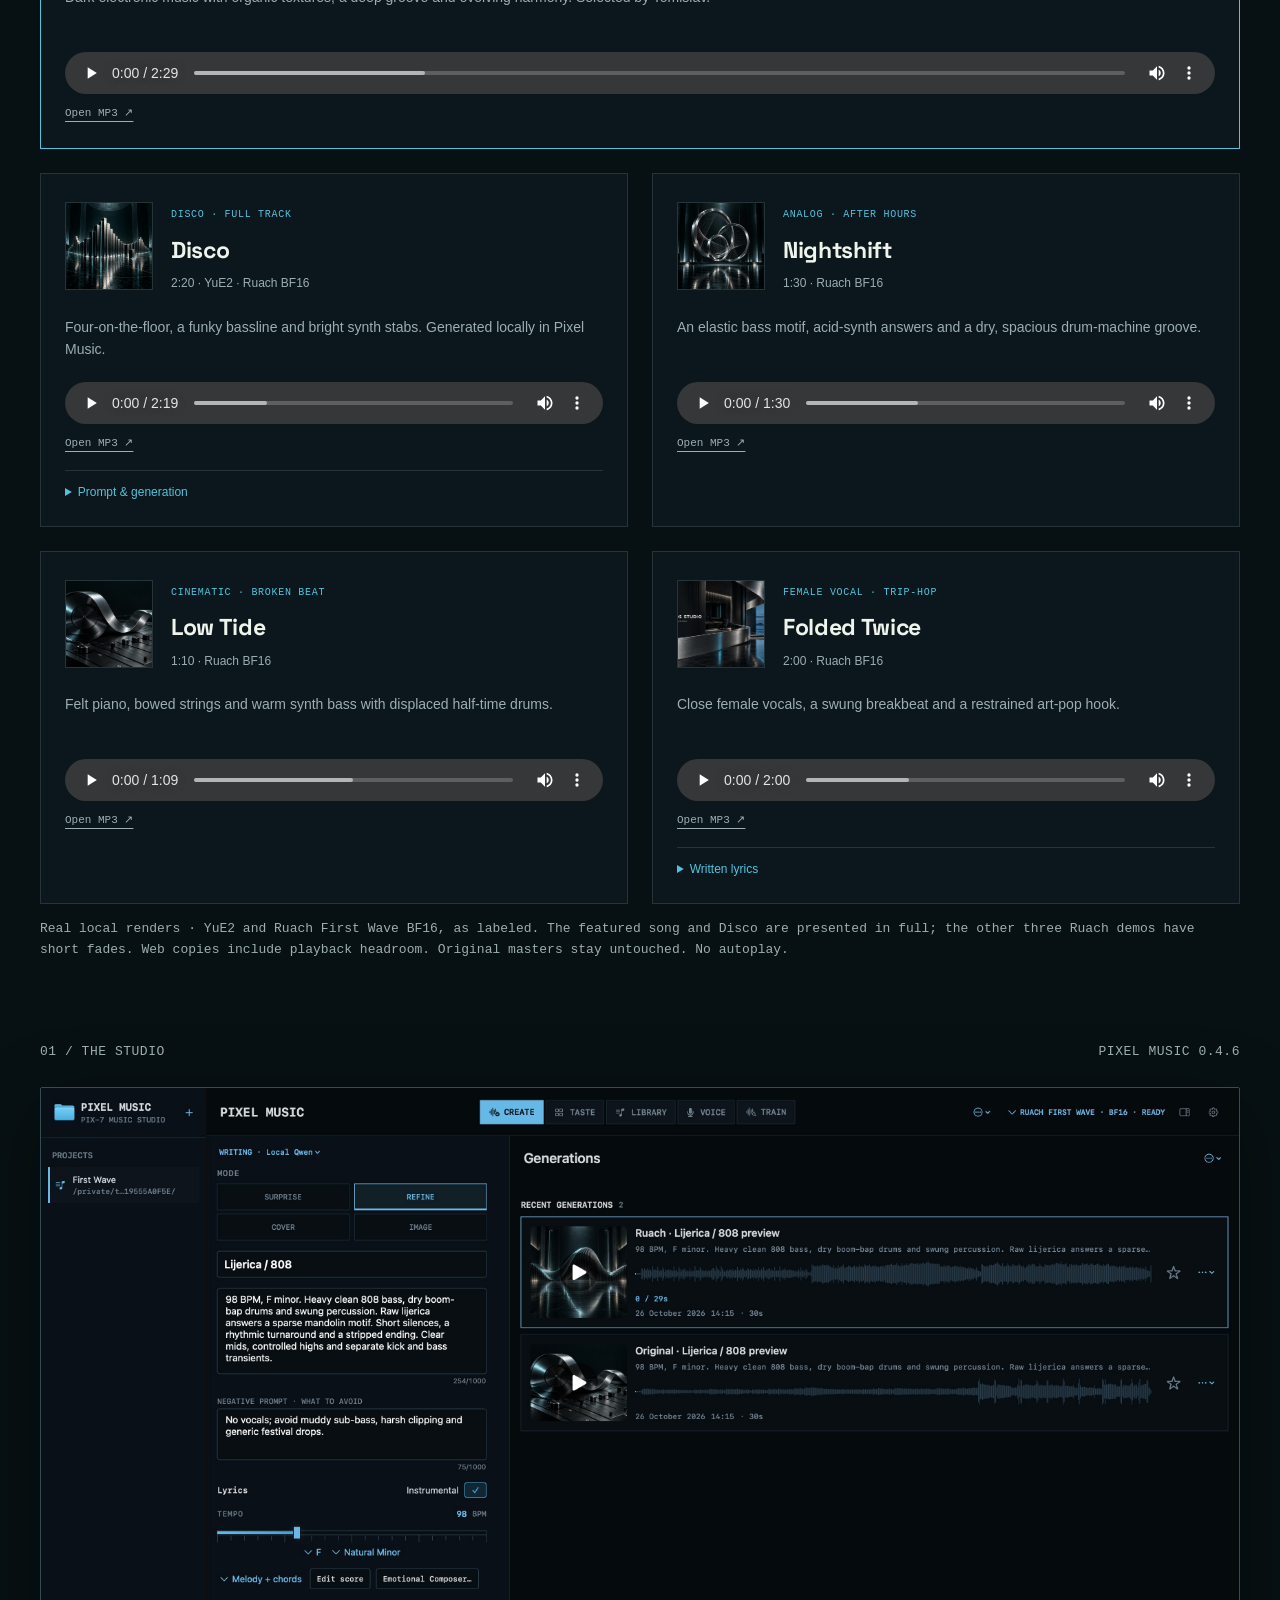
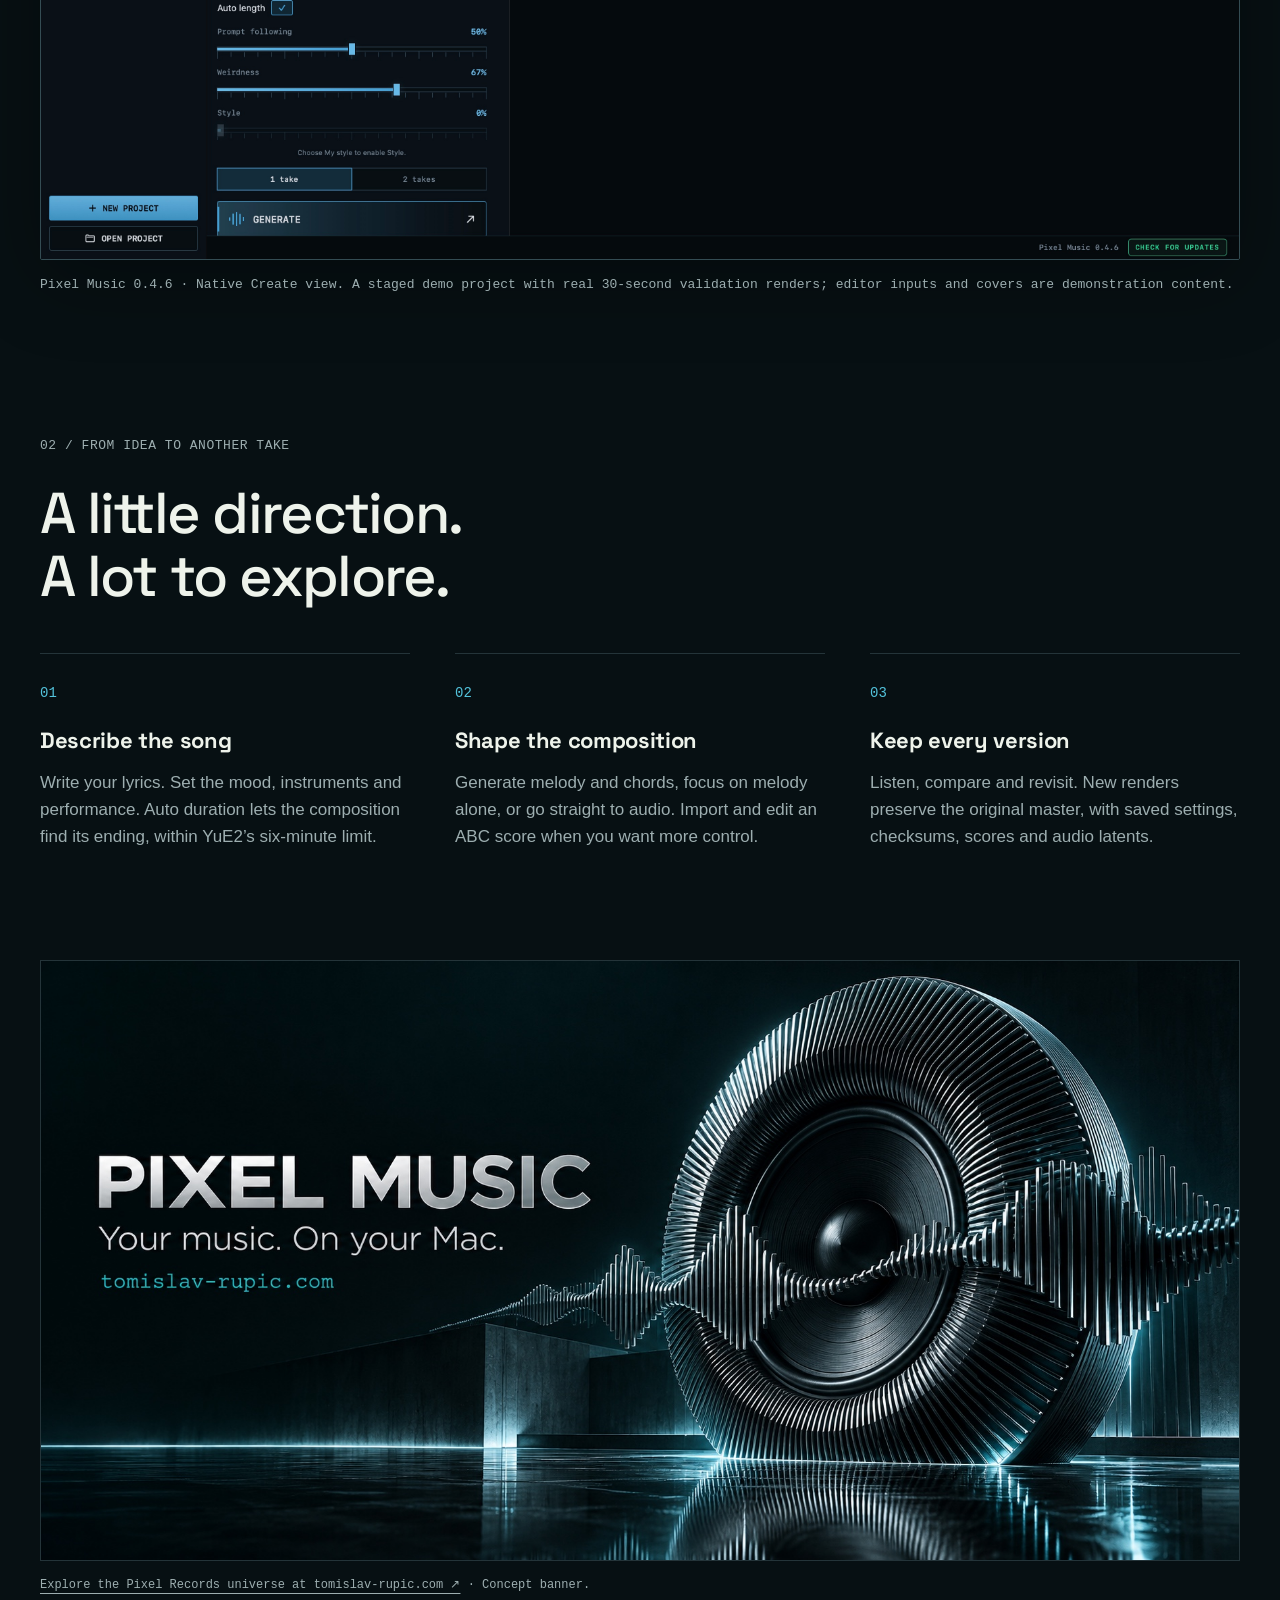
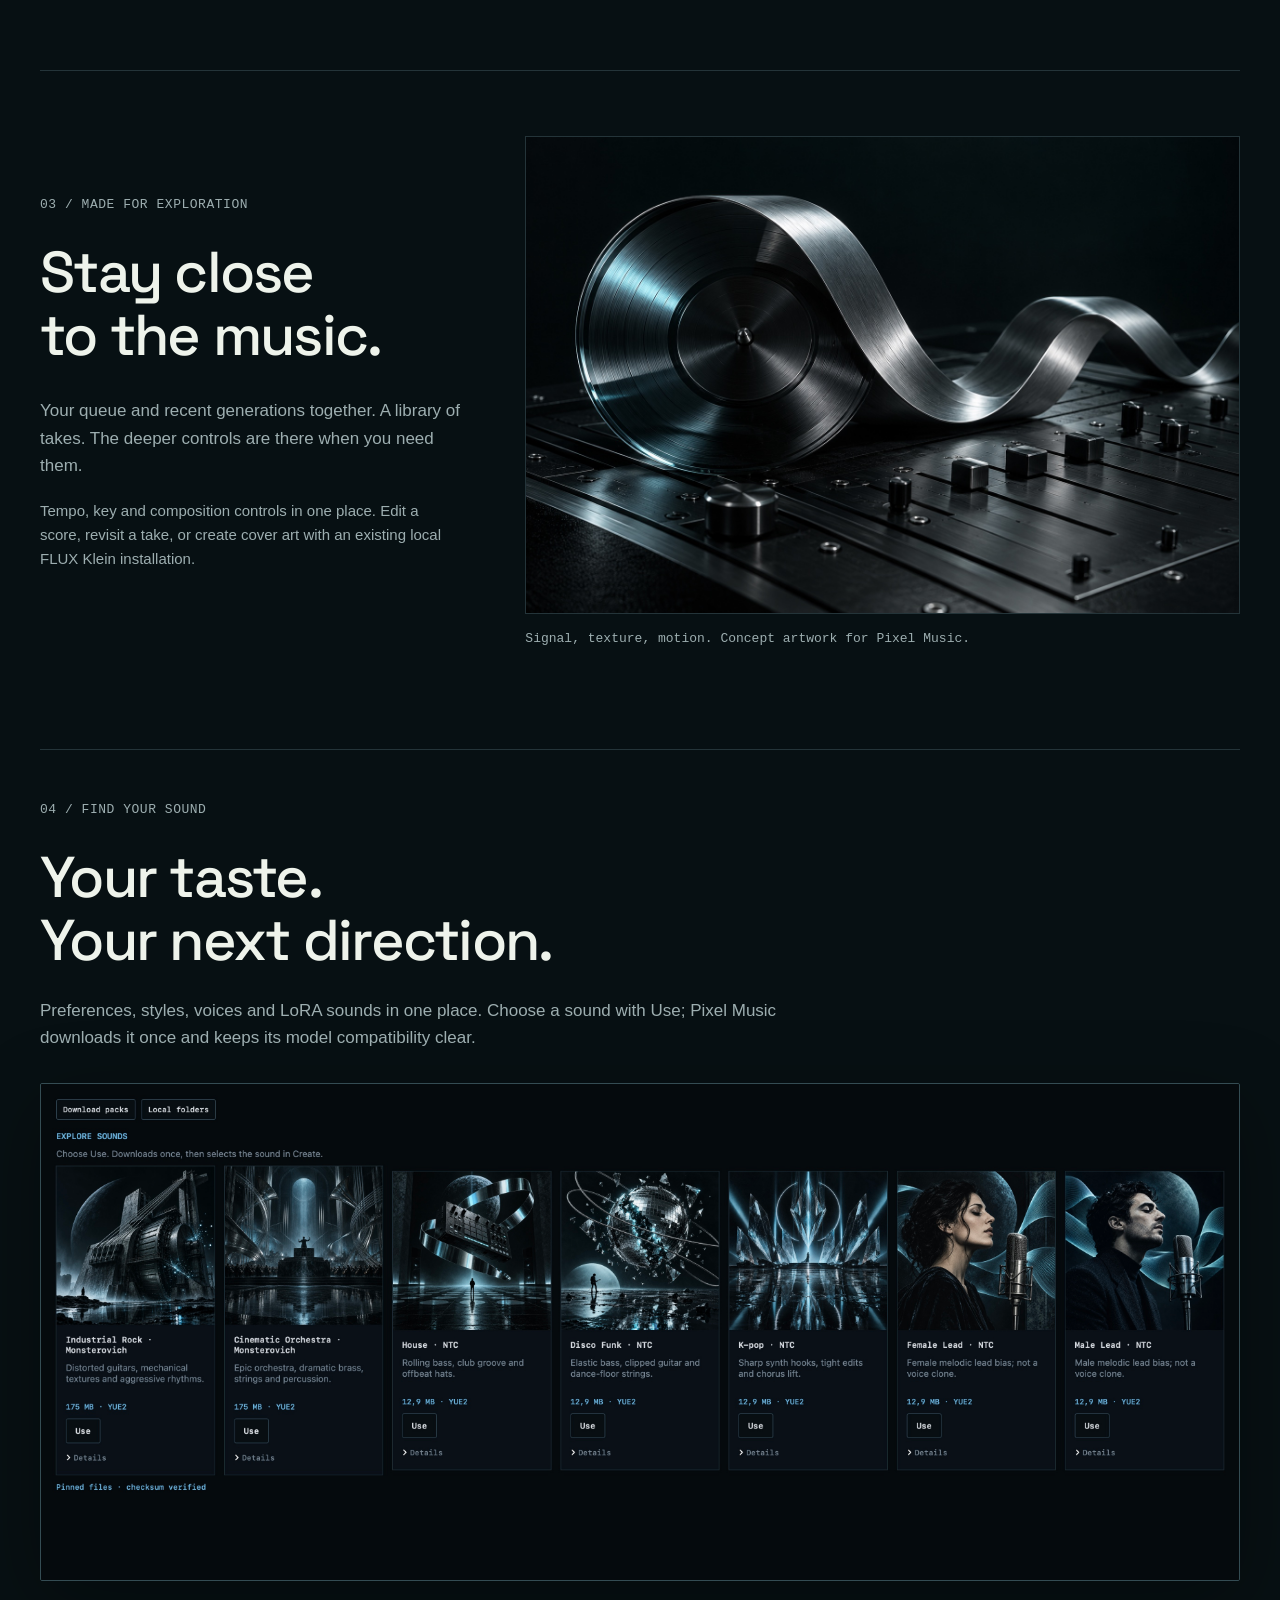
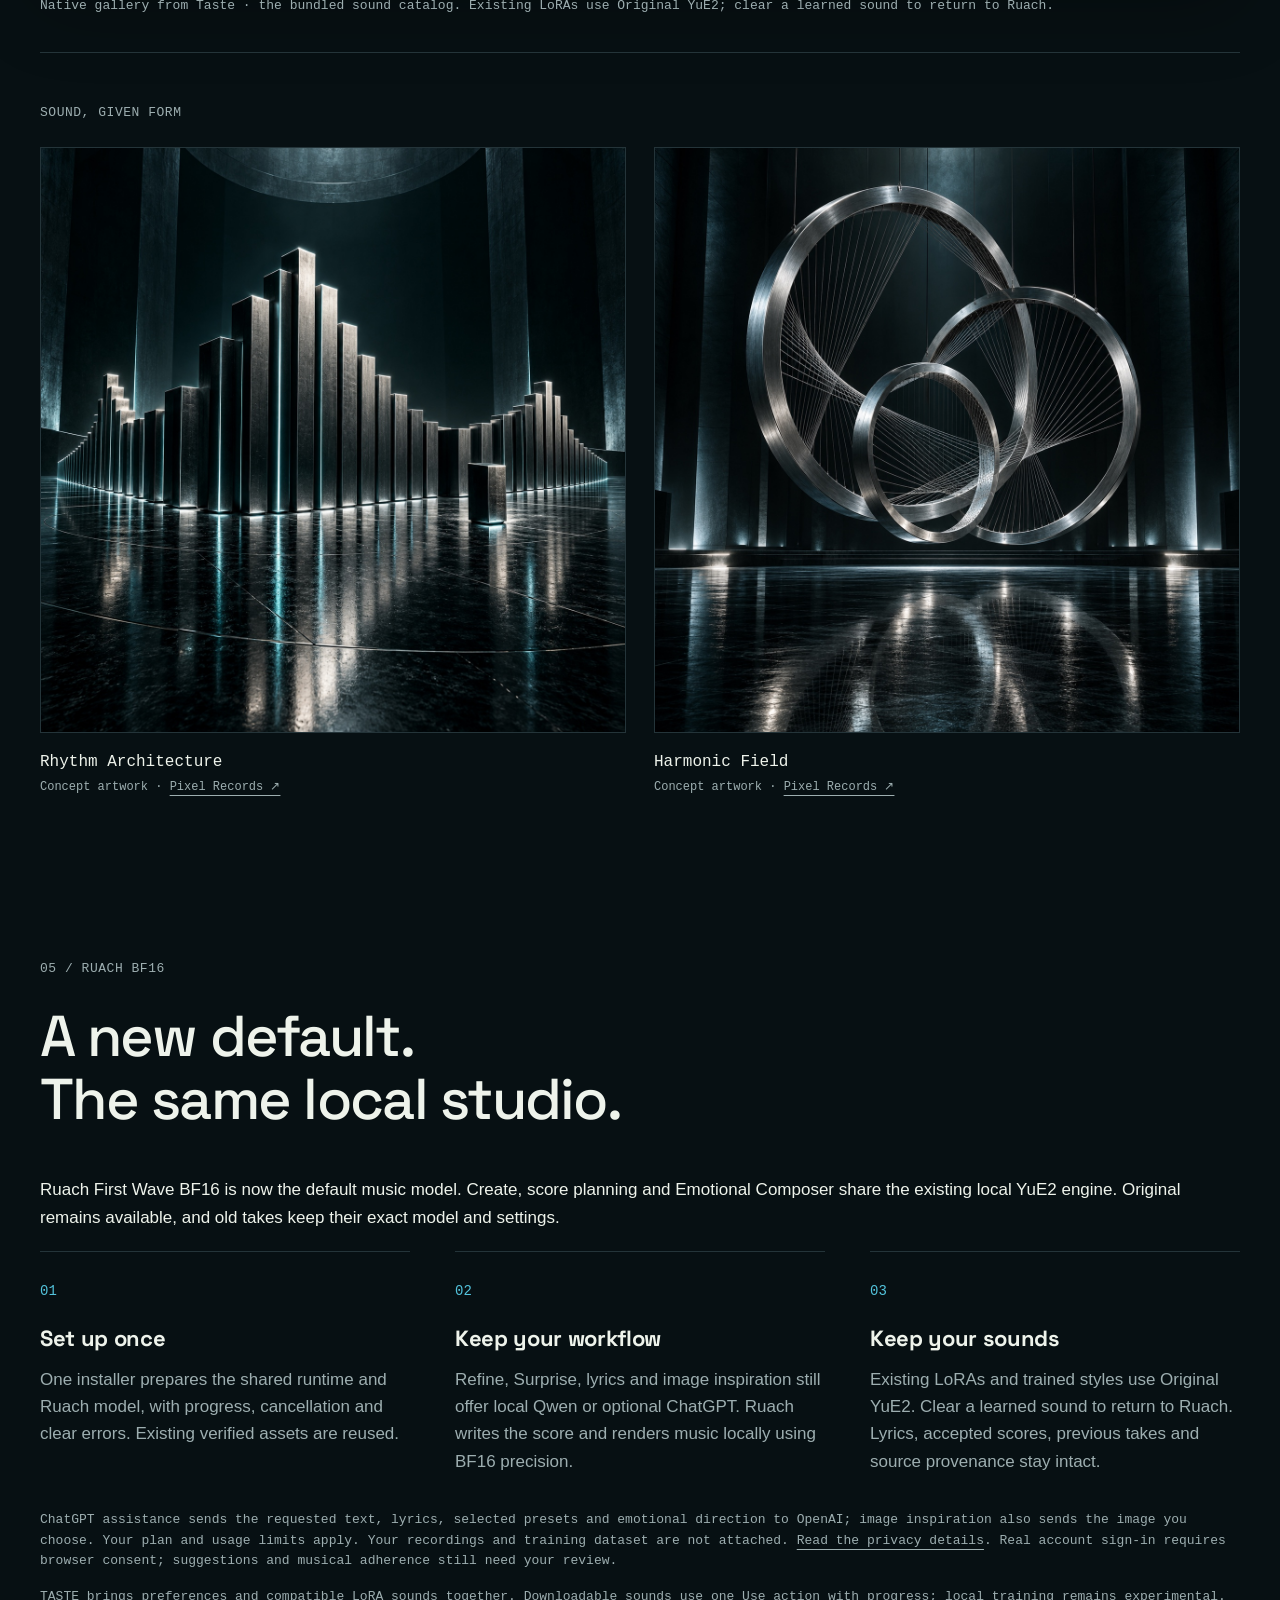
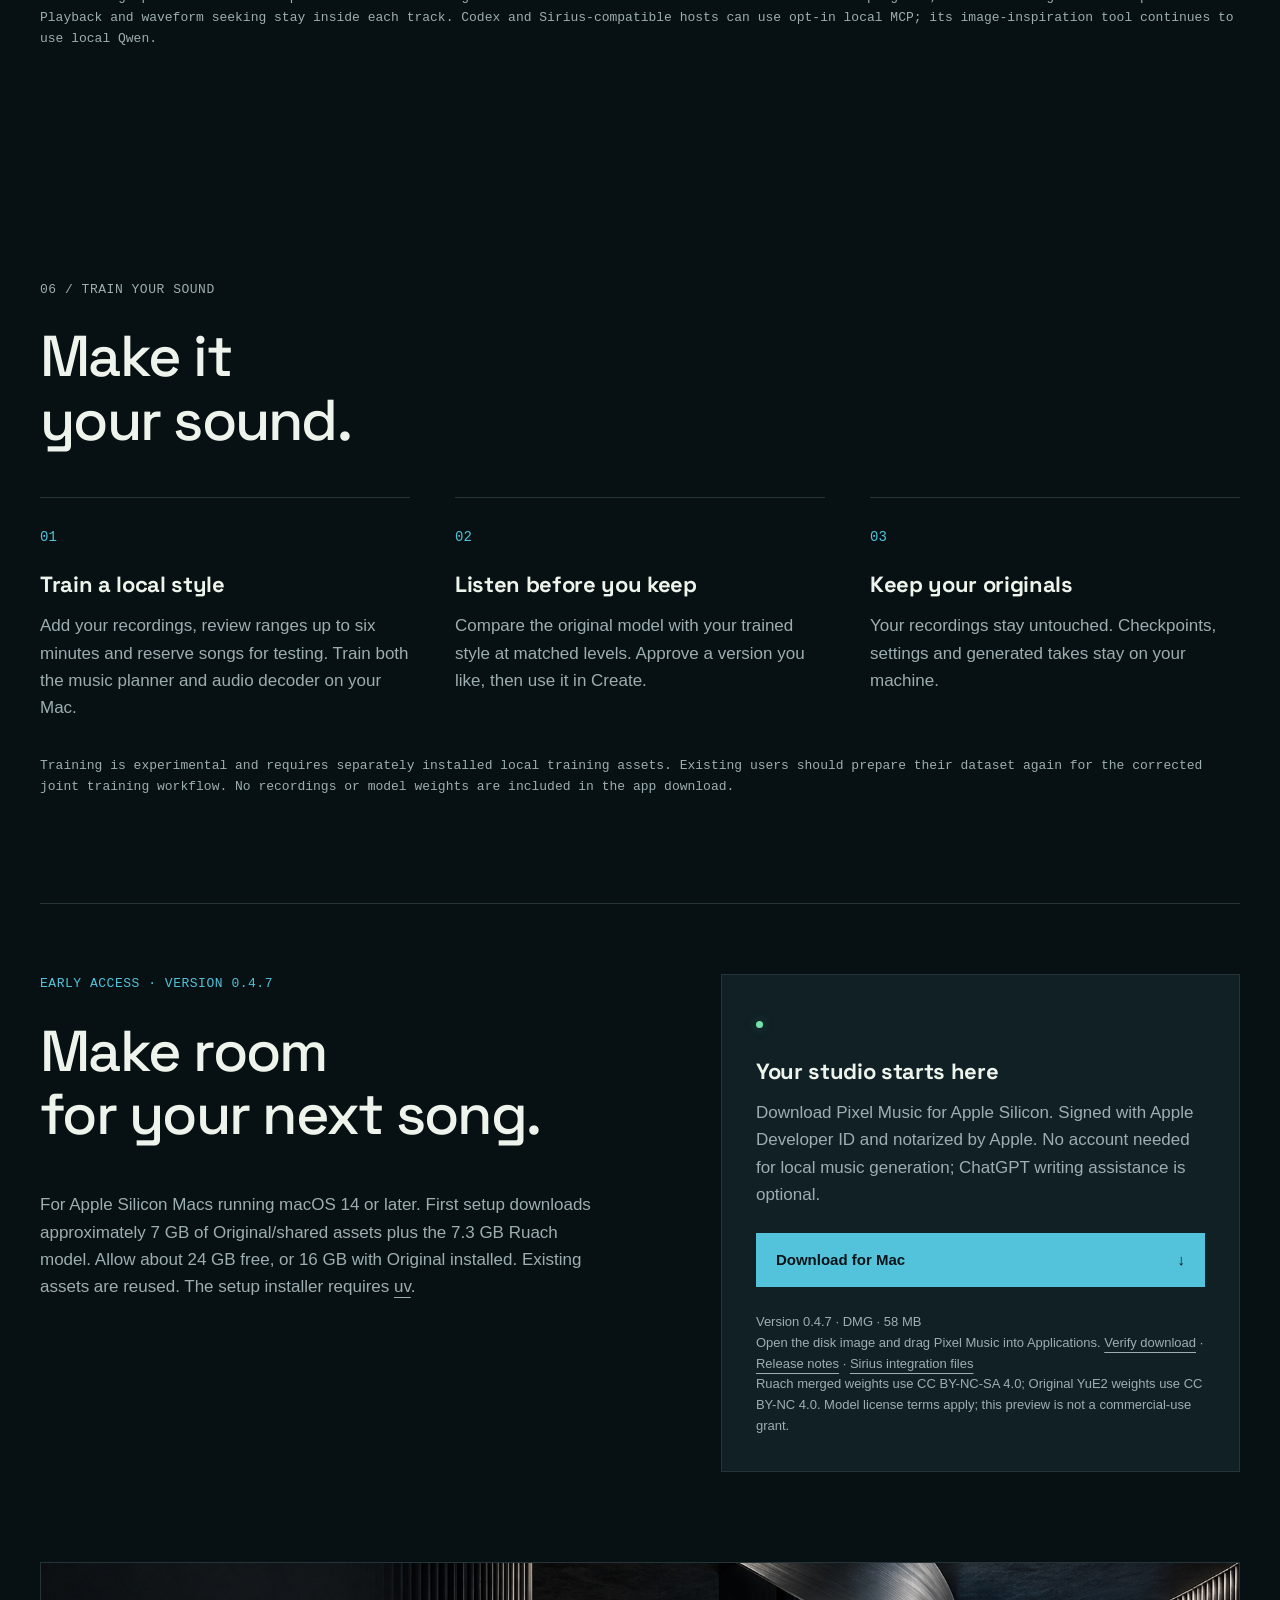
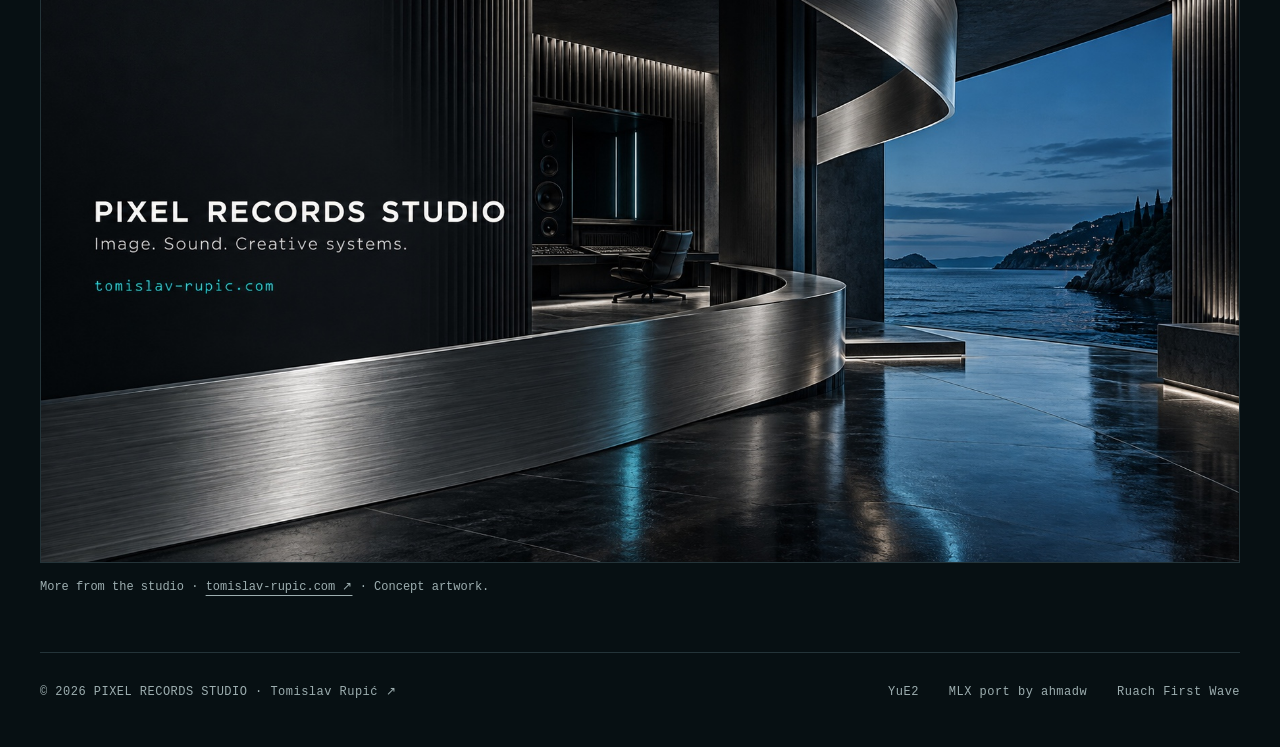
==== commit e686e0cb: "Publish notarized Pixel Music 0.4.7 downloads and update feed" ====
--- a/index.html
+++ b/index.html
@@ -33,7 +33,7 @@
 <div class="eyebrow"><span class="dot"></span> NATIVE MAC APP · LOCAL GENERATION</div>
 <h1>Your words.<br>Your arrangement.<br><em>Your Mac.</em></h1>
 <div class="hero-icon waveform-hero"><div class="icon-orbit"><img src="assets/ruach-waveform-hero-v1.jpg" width="1254" height="1254" alt="A sculptural metal waveform in a dark acoustic chamber, with cool cyan light and reflections." fetchpriority="high"></div><span class="icon-label">PIXEL MUSIC / SHAPE YOUR SOUND</span></div>
-<div class="intro"><a class="maker-link" href="https://tomislav-rupic.com/">By Tomislav Rupić · Pixel Records ↗</a><p>A focused place to turn lyrics and musical ideas into songs. Refine your idea, explore with Ruach / YuE2, and keep every take on your own machine.</p><a class="button" href="downloads/Pixel-Music-0.4.6-arm64.dmg" download>Download for Mac <span>↓</span></a></div>
+<div class="intro"><a class="maker-link" href="https://tomislav-rupic.com/">By Tomislav Rupić · Pixel Records ↗</a><p>A focused place to turn lyrics and musical ideas into songs. Refine your idea, explore with Ruach / YuE2, and keep every take on your own machine.</p><a class="button" href="downloads/Pixel-Music-0.4.7-arm64.dmg" download>Download for Mac <span>↓</span></a></div>
 <div class="signal-deck"><div class="signal-top"><span>PIXEL / FREQUENCY FIELD</span><button id="motion-toggle" type="button" aria-pressed="false">Pause motion</button></div><div class="frequency-bars" aria-hidden="true"><i style="--height:25%;--delay:-0.00s;--speed:1.20s"></i><i style="--height:62%;--delay:-0.17s;--speed:1.37s"></i><i style="--height:99%;--delay:-0.34s;--speed:1.54s"></i><i style="--height:60%;--delay:-0.51s;--speed:1.71s"></i><i style="--height:97%;--delay:-0.68s;--speed:1.88s"></i><i style="--height:58%;--delay:-0.85s;--speed:2.05s"></i><i style="--height:95%;--delay:-1.02s;--speed:2.22s"></i><i style="--height:56%;--delay:-1.19s;--speed:1.20s"></i><i style="--height:93%;--delay:-1.36s;--speed:1.37s"></i><i style="--height:54%;--delay:-1.53s;--speed:1.54s"></i><i style="--height:91%;--delay:-1.70s;--speed:1.71s"></i><i style="--height:52%;--delay:-1.87s;--speed:1.88s"></i><i style="--height:89%;--delay:-2.04s;--speed:2.05s"></i><i style="--height:50%;--delay:-2.21s;--speed:2.22s"></i><i style="--height:87%;--delay:-2.38s;--speed:1.20s"></i><i style="--height:48%;--delay:-2.55s;--speed:1.37s"></i><i style="--height:85%;--delay:-2.72s;--speed:1.54s"></i><i style="--height:46%;--delay:-2.89s;--speed:1.71s"></i><i style="--height:83%;--delay:-3.06s;--speed:1.88s"></i><i style="--height:44%;--delay:-3.23s;--speed:2.05s"></i><i style="--height:81%;--delay:-3.40s;--speed:2.22s"></i><i style="--height:42%;--delay:-3.57s;--speed:1.20s"></i><i style="--height:79%;--delay:-3.74s;--speed:1.37s"></i><i style="--height:40%;--delay:-3.91s;--speed:1.54s"></i><i style="--height:77%;--delay:-4.08s;--speed:1.71s"></i><i style="--height:38%;--delay:-4.25s;--speed:1.88s"></i><i style="--height:75%;--delay:-4.42s;--speed:2.05s"></i><i style="--height:36%;--delay:-4.59s;--speed:2.22s"></i><i style="--height:73%;--delay:-4.76s;--speed:1.20s"></i><i style="--height:34%;--delay:-4.93s;--speed:1.37s"></i><i style="--height:71%;--delay:-5.10s;--speed:1.54s"></i><i style="--height:32%;--delay:-5.27s;--speed:1.71s"></i><i style="--height:69%;--delay:-5.44s;--speed:1.88s"></i><i style="--height:30%;--delay:-5.61s;--speed:2.05s"></i><i style="--height:67%;--delay:-5.78s;--speed:2.22s"></i><i style="--height:28%;--delay:-5.95s;--speed:1.20s"></i><i style="--height:65%;--delay:-6.12s;--speed:1.37s"></i><i style="--height:26%;--delay:-6.29s;--speed:1.54s"></i><i style="--height:63%;--delay:-6.46s;--speed:1.71s"></i><i style="--height:100%;--delay:-6.63s;--speed:1.88s"></i><i style="--height:61%;--delay:-6.80s;--speed:2.05s"></i><i style="--height:98%;--delay:-6.97s;--speed:2.22s"></i><i style="--height:59%;--delay:-7.14s;--speed:1.20s"></i><i style="--height:96%;--delay:-7.31s;--speed:1.37s"></i><i style="--height:57%;--delay:-7.48s;--speed:1.54s"></i><i style="--height:94%;--delay:-7.65s;--speed:1.71s"></i><i style="--height:55%;--delay:-7.82s;--speed:1.88s"></i><i style="--height:92%;--delay:-7.99s;--speed:2.05s"></i><i style="--height:53%;--delay:-8.16s;--speed:2.22s"></i><i style="--height:90%;--delay:-8.33s;--speed:1.20s"></i><i style="--height:51%;--delay:-8.50s;--speed:1.37s"></i><i style="--height:88%;--delay:-8.67s;--speed:1.54s"></i><i style="--height:49%;--delay:-8.84s;--speed:1.71s"></i><i style="--height:86%;--delay:-9.01s;--speed:1.88s"></i><i style="--height:47%;--delay:-9.18s;--speed:2.05s"></i><i style="--height:84%;--delay:-9.35s;--speed:2.22s"></i><i style="--height:45%;--delay:-9.52s;--speed:1.20s"></i><i style="--height:82%;--delay:-9.69s;--speed:1.37s"></i><i style="--height:43%;--delay:-9.86s;--speed:1.54s"></i><i style="--height:80%;--delay:-10.03s;--speed:1.71s"></i><i style="--height:41%;--delay:-10.20s;--speed:1.88s"></i><i style="--height:78%;--delay:-10.37s;--speed:2.05s"></i><i style="--height:39%;--delay:-10.54s;--speed:2.22s"></i><i style="--height:76%;--delay:-10.71s;--speed:1.20s"></i></div><div class="signal-bottom"><span>IDEAS INTO FREQUENCIES</span><span>01 — ∞</span></div></div>
 <div class="specs"><span>APPLE SILICON</span><span>RUACH / YuE2 · BF16</span><span>48 kHz STEREO</span><span>AUTO DURATION</span></div>
 </section>
@@ -138,7 +138,7 @@
 </div>
 </section>
 <section id="creative" class="wrap workflow">
-<div class="section-label">05 / NEW IN 0.4.6</div>
+<div class="section-label">05 / RUACH BF16</div>
 <h2>A new default.<br>The same local studio.</h2>
 <p>Ruach First Wave BF16 is now the default music model. Create, score planning and Emotional Composer share the existing local YuE2 engine. Original remains available, and old takes keep their exact model and settings.</p>
 <div class="steps"><article><span>01</span><h3>Set up once</h3><p>One installer prepares the shared runtime and Ruach model, with progress, cancellation and clear errors. Existing verified assets are reused.</p></article><article><span>02</span><h3>Keep your workflow</h3><p>Refine, Surprise, lyrics and image inspiration still offer local Qwen or optional ChatGPT. Ruach writes the score and renders music locally using BF16 precision.</p></article><article><span>03</span><h3>Keep your sounds</h3><p>Existing LoRAs and trained styles use Original YuE2. Clear a learned sound to return to Ruach. Lyrics, accepted scores, previous takes and source provenance stay intact.</p></article></div>
@@ -151,7 +151,7 @@
 <div class="steps"><article><span>01</span><h3>Train a local style</h3><p>Add your recordings, review ranges up to six minutes and reserve songs for testing. Train both the music planner and audio decoder on your Mac.</p></article><article><span>02</span><h3>Listen before you keep</h3><p>Compare the original model with your trained style at matched levels. Approve a version you like, then use it in Create.</p></article><article><span>03</span><h3>Keep your originals</h3><p>Your recordings stay untouched. Checkpoints, settings and generated takes stay on your machine.</p></article></div>
 <p class="caption">Training is experimental and requires separately installed local training assets. Existing users should prepare their dataset again for the corrected joint training workflow. No recordings or model weights are included in the app download.</p>
 </section>
-<section id="access" class="wrap access"><div><div class="eyebrow">EARLY ACCESS · VERSION 0.4.6</div><h2>Make room<br>for your next song.</h2><p>For Apple Silicon Macs running macOS 14 or later. First setup downloads approximately 7 GB of Original/shared assets plus the 7.3 GB Ruach model. Allow about 24 GB free, or 16 GB with Original installed. Existing assets are reused. The setup installer requires <a href="https://docs.astral.sh/uv/getting-started/installation/">uv</a>.</p></div><div class="access-card"><span class="dot"></span><h3>Your studio starts here</h3><p>Download Pixel Music for Apple Silicon. Signed with Apple Developer ID and notarized by Apple. No account needed for local music generation; ChatGPT writing assistance is optional.</p><a class="button" href="downloads/Pixel-Music-0.4.6-arm64.dmg" download>Download for Mac <span>↓</span></a><p class="small">Version 0.4.6 · DMG · 58 MB<br>Open the disk image and drag Pixel Music into Applications. <a href="downloads/SHA256SUMS">Verify download</a> · <a href="release-notes-0.4.6.md">Release notes</a> · <a href="downloads/Pixel-Music-Sirius-Integration-0.4.6.zip">Sirius integration files</a></p><p class="small">Ruach merged weights use CC BY-NC-SA 4.0; Original YuE2 weights use CC BY-NC 4.0. Model license terms apply; this preview is not a commercial-use grant.</p></div></section>
+<section id="access" class="wrap access"><div><div class="eyebrow">EARLY ACCESS · VERSION 0.4.7</div><h2>Make room<br>for your next song.</h2><p>For Apple Silicon Macs running macOS 14 or later. First setup downloads approximately 7 GB of Original/shared assets plus the 7.3 GB Ruach model. Allow about 24 GB free, or 16 GB with Original installed. Existing assets are reused. The setup installer requires <a href="https://docs.astral.sh/uv/getting-started/installation/">uv</a>.</p></div><div class="access-card"><span class="dot"></span><h3>Your studio starts here</h3><p>Download Pixel Music for Apple Silicon. Signed with Apple Developer ID and notarized by Apple. No account needed for local music generation; ChatGPT writing assistance is optional.</p><a class="button" href="downloads/Pixel-Music-0.4.7-arm64.dmg" download>Download for Mac <span>↓</span></a><p class="small">Version 0.4.7 · DMG · 58 MB<br>Open the disk image and drag Pixel Music into Applications. <a href="downloads/SHA256SUMS">Verify download</a> · <a href="release-notes-0.4.7.md">Release notes</a> · <a href="downloads/Pixel-Music-Sirius-Integration-0.4.7.zip">Sirius integration files</a></p><p class="small">Ruach merged weights use CC BY-NC-SA 4.0; Original YuE2 weights use CC BY-NC 4.0. Model license terms apply; this preview is not a commercial-use grant.</p></div></section>
 <aside id="pixel-studio" class="wrap campaign-banner studio-banner" aria-label="More from Pixel Records Studio">
 <a class="art-link" href="https://tomislav-rupic.com/" aria-label="Visit tomislav-rupic.com for film, sound and creative systems"><img src="assets/pixel-records-wide-banner-v1.jpg" width="1774" height="887" alt="Pixel Records Studio. Image. Sound. Creative systems. tomislav-rupic.com — concept artwork of a dark studio and metal ribbon beside the sea." loading="lazy" decoding="async"></a>
 <p class="caption">More from the studio · <a href="https://tomislav-rupic.com/">tomislav-rupic.com ↗</a> · Concept artwork.</p>
